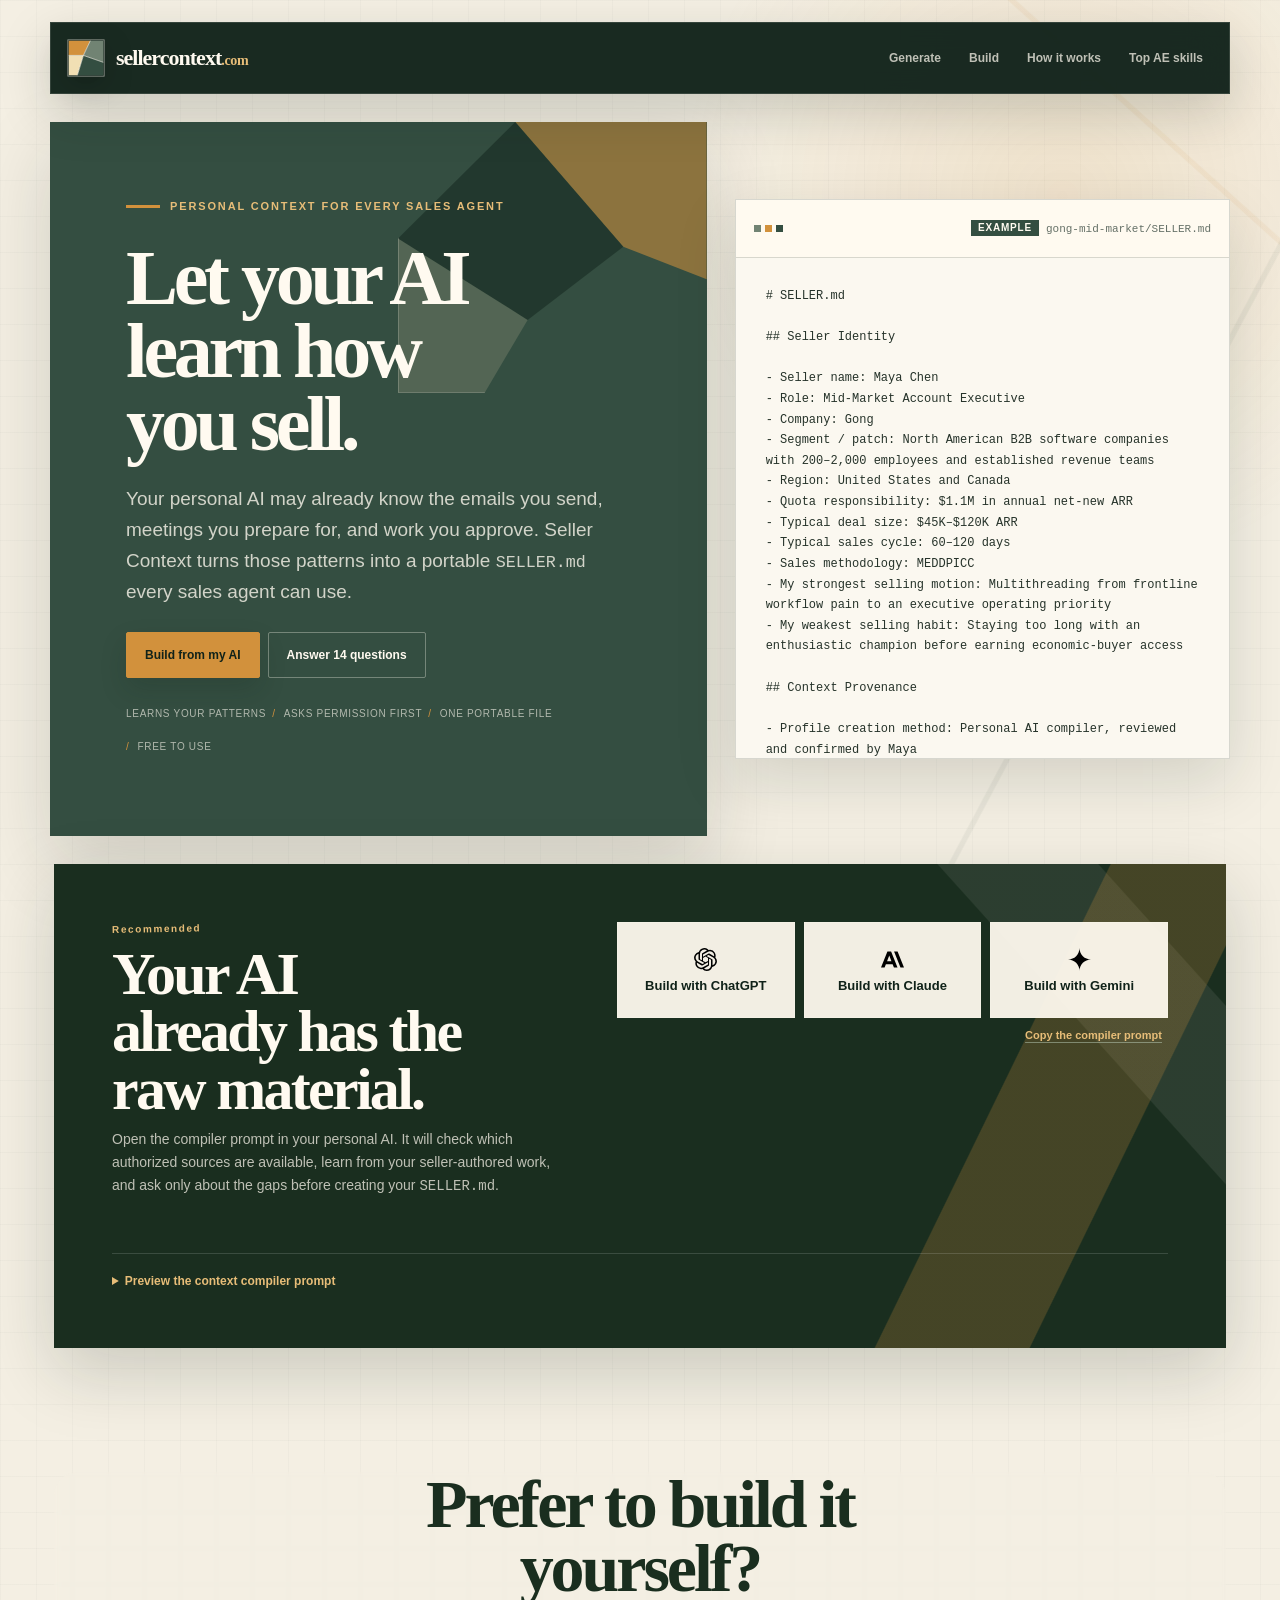
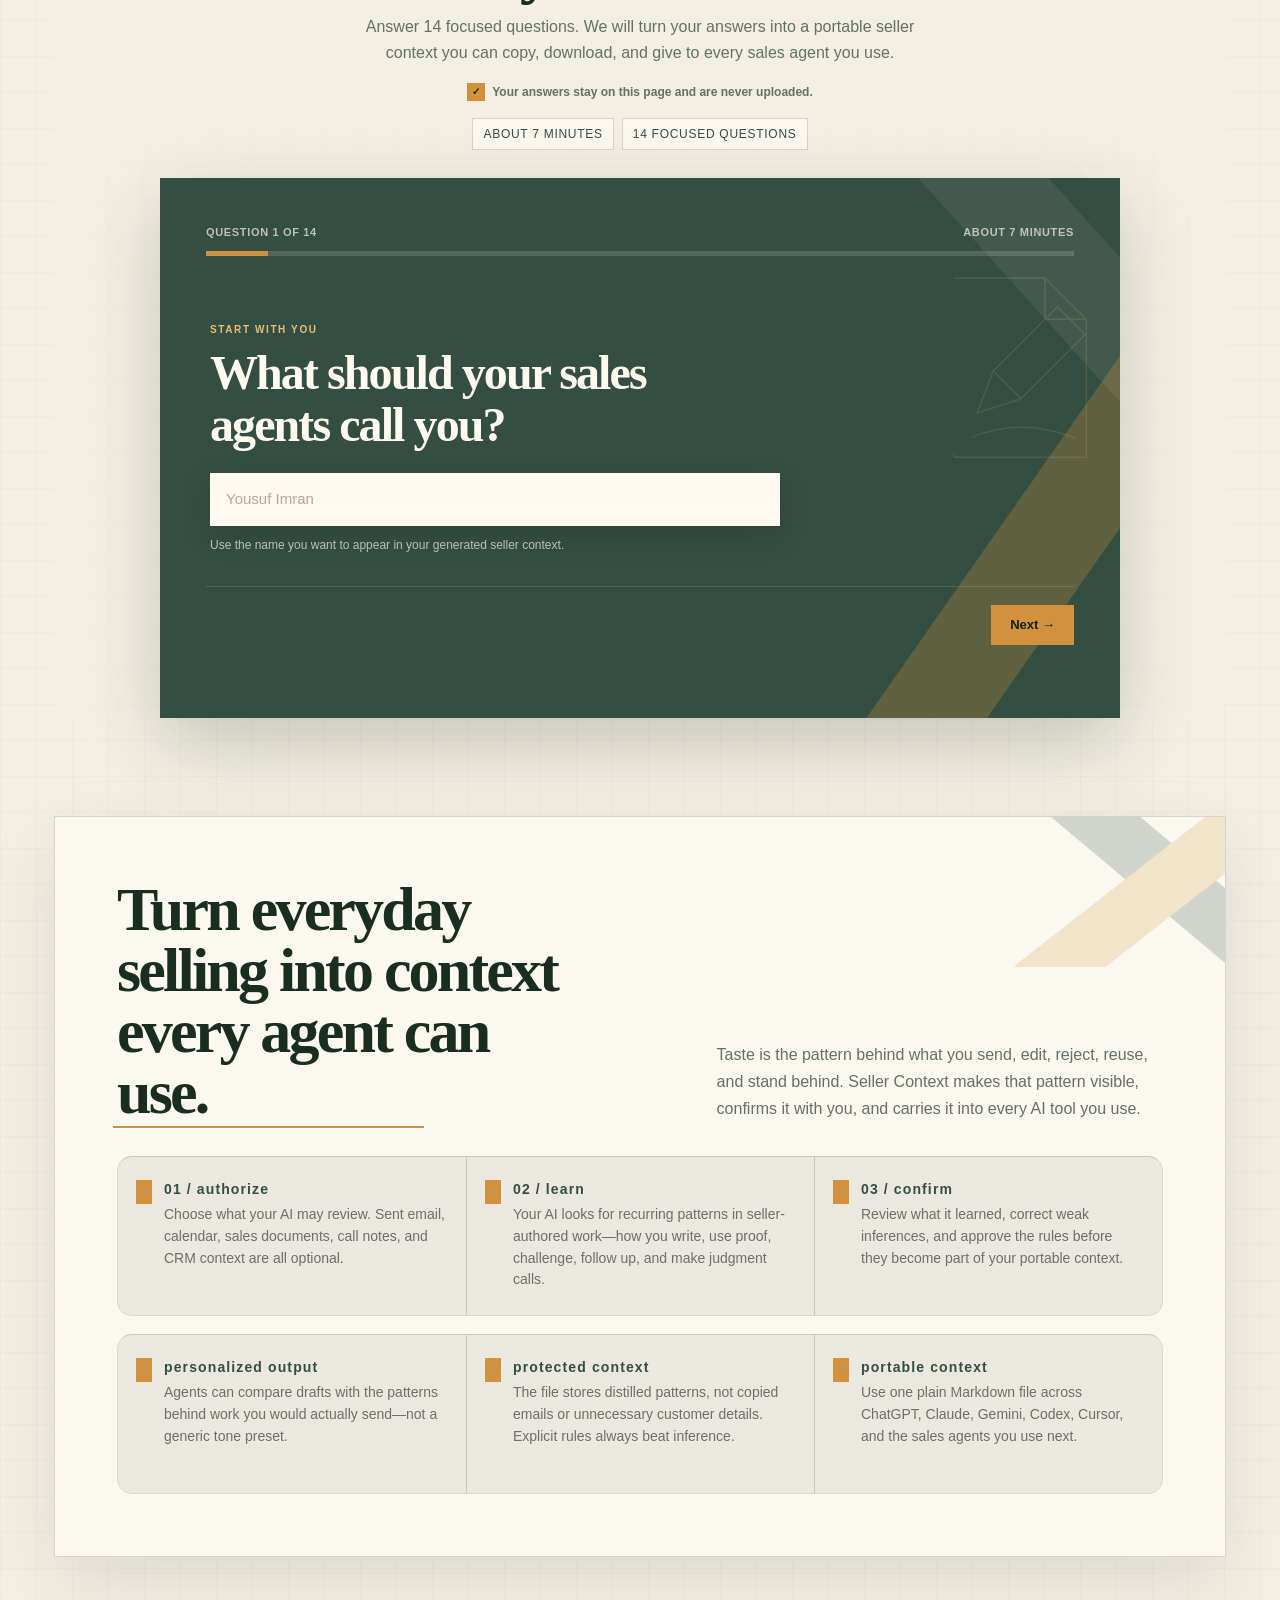
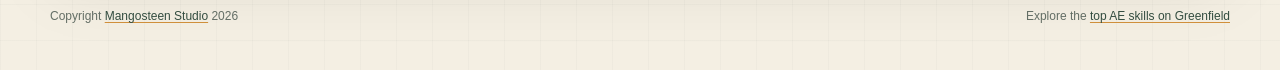
==== index.html @ 3c9643bb "Let personal AI compile seller context" ====
<!doctype html>
<html lang="en">
<head>
  <meta charset="utf-8">
  <meta name="viewport" content="width=device-width, initial-scale=1">
  <meta name="theme-color" content="#1a2e1f">
  <title>Seller Context | Let your AI learn how you sell</title>
  <meta name="description" content="Turn the emails, meetings, documents, and sales work your AI can already access into a portable SELLER.md for every agent you use.">
  <meta name="robots" content="index, follow">
  <link rel="canonical" href="https://sellercontext.com/">
  <link rel="icon" href="data:image/svg+xml,%3Csvg xmlns='http://www.w3.org/2000/svg' viewBox='0 0 64 64'%3E%3Crect width='64' height='64' rx='13' fill='%231a2e1f'/%3E%3Cpath d='M7 7h31L27 28H7z' fill='%23d2913c'/%3E%3Cpath d='M38 7h19v29L27 28z' fill='%236f8872'/%3E%3Cpath d='M7 28h20L18 57H7z' fill='%23f1dfb4'/%3E%3Cpath d='M27 28l30 8v21H18z' fill='%23344e41'/%3E%3Cpath d='M7 28h20L38 7M27 28l30 8M18 57l9-29' fill='none' stroke='%23fffaf0' stroke-width='2'/%3E%3C/svg%3E">
  <meta property="og:title" content="Seller Context | Let your AI learn how you sell">
  <meta property="og:description" content="Your AI may already have the raw material. Seller Context turns it into portable context every sales agent can use.">
  <meta property="og:type" content="website">
  <meta property="og:url" content="https://sellercontext.com/">
  <meta property="og:site_name" content="Seller Context">
  <meta name="twitter:card" content="summary">
  <meta name="twitter:title" content="Seller Context | Let your AI learn how you sell">
  <meta name="twitter:description" content="Turn the patterns behind what you send, edit, reject, and stand behind into context every sales agent can use.">
  <style>
    :root {
      color-scheme: light;
      --bg: #f7f9fc;
      --panel: #ffffff;
      --panel-2: #f1f5fb;
      --ink: #0b1020;
      --muted: #627086;
      --line: #d8e0ec;
      --line-hot: #245cff;
      --green: #245cff;
      --amber: #5d42d8;
      --red: #ff5f67;
      --cyan: #00a7e8;
      --shadow: rgba(36, 92, 255, 0.16);
      --mono: "SFMono-Regular", Consolas, "Liberation Mono", monospace;
      --sans: Inter, "Avenir Next", "Helvetica Neue", Arial, sans-serif;
    }

    * {
      box-sizing: border-box;
    }

    html {
      scroll-behavior: smooth;
    }

    body {
      margin: 0;
      min-height: 100vh;
      background:
        radial-gradient(circle at 12% 0%, rgba(36, 92, 255, 0.10), transparent 30rem),
        radial-gradient(circle at 92% 12%, rgba(0, 167, 232, 0.10), transparent 26rem),
        linear-gradient(rgba(36, 92, 255, 0.035) 1px, transparent 1px),
        linear-gradient(90deg, rgba(36, 92, 255, 0.035) 1px, transparent 1px),
        var(--bg);
      background-size: auto, auto, 32px 32px, 32px 32px, auto;
      color: var(--ink);
      font-family: var(--sans);
      line-height: 1.45;
      overflow-x: hidden;
    }

    body::before {
      content: "";
      position: fixed;
      inset: 0;
      background:
        linear-gradient(120deg, transparent 0 46%, rgba(36, 92, 255, 0.035) 46% 46.2%, transparent 46.2% 100%);
      pointer-events: none;
      opacity: 1;
      z-index: 5;
    }

    a {
      color: inherit;
    }

    .shell {
      width: min(1240px, calc(100vw - 40px));
      margin: 0 auto;
      padding: 24px 0 56px;
      position: relative;
      z-index: 1;
    }

    .nav {
      display: flex;
      justify-content: space-between;
      align-items: center;
      gap: 16px;
      padding: 18px 0 24px;
      border-bottom: 1px solid rgba(11, 16, 32, 0.09);
      font-family: var(--mono);
      font-size: 13px;
      color: var(--muted);
    }

    .brand {
      display: flex;
      align-items: center;
      gap: 10px;
      color: var(--ink);
      letter-spacing: -0.02em;
      text-transform: uppercase;
    }

    .mark {
      width: 30px;
      height: 30px;
      border: 1px solid var(--line-hot);
      display: grid;
      place-items: center;
      background: var(--green);
      color: #ffffff;
      box-shadow: 0 10px 28px var(--shadow);
    }

    .nav-links {
      display: flex;
      align-items: center;
      gap: 18px;
      flex-wrap: wrap;
    }

    .nav-links a {
      color: var(--muted);
      text-decoration: none;
    }

    .nav-links a:hover {
      color: var(--green);
    }

    .hero {
      display: grid;
      grid-template-columns: minmax(0, 0.9fr) minmax(420px, 1.1fr);
      gap: 24px;
      align-items: stretch;
      padding: 64px 0 30px;
    }

    .hero-copy,
    .terminal,
    .module {
      border: 1px solid var(--line);
      background: rgba(255, 255, 255, 0.92);
      box-shadow: 0 1px 0 rgba(255, 255, 255, 0.9) inset, 0 24px 70px rgba(31, 48, 84, 0.10);
      backdrop-filter: blur(16px);
    }

    .hero-copy {
      padding: clamp(24px, 4vw, 42px);
      position: relative;
      overflow: hidden;
      border-top: 3px solid var(--green);
    }

    .hero-copy::after {
      content: "SELLER.MD";
      position: absolute;
      right: -10px;
      bottom: -18px;
      font-family: var(--mono);
      font-size: clamp(48px, 10vw, 118px);
      font-weight: 700;
      color: rgba(36, 92, 255, 0.045);
      letter-spacing: -0.08em;
      pointer-events: none;
    }

    .eyebrow {
      display: inline-flex;
      align-items: center;
      gap: 10px;
      margin-bottom: 24px;
      color: var(--green);
      font-family: var(--mono);
      font-size: 12px;
      text-transform: uppercase;
      letter-spacing: 0.14em;
      font-weight: 700;
    }

    .eyebrow::before {
      content: "";
      width: 28px;
      height: 1px;
      background: var(--green);
    }

    h1 {
      margin: 0 0 18px;
      max-width: 11ch;
      font-size: clamp(46px, 8vw, 88px);
      line-height: 0.9;
      letter-spacing: -0.065em;
      font-weight: 760;
      text-wrap: balance;
    }

    .hero-copy p {
      margin: 0;
      max-width: 58ch;
      color: var(--muted);
      font-size: clamp(17px, 2vw, 20px);
    }

    .cta-row {
      display: flex;
      flex-wrap: wrap;
      gap: 12px;
      align-items: center;
      margin-top: 28px;
      position: relative;
      z-index: 1;
    }

    .button {
      appearance: none;
      border: 1px solid var(--line-hot);
      background: var(--green);
      color: #ffffff;
      cursor: pointer;
      display: inline-flex;
      justify-content: center;
      align-items: center;
      gap: 8px;
      min-height: 44px;
      padding: 0 18px;
      font-family: var(--mono);
      font-size: 13px;
      font-weight: 700;
      text-decoration: none;
      border-radius: 3px;
      box-shadow: 0 10px 28px var(--shadow);
      transition: transform 160ms ease, box-shadow 160ms ease, background 160ms ease;
    }

    .button.secondary {
      background: #ffffff;
      color: var(--green);
      box-shadow: 0 8px 20px rgba(31, 48, 84, 0.06);
    }

    .button:hover {
      transform: translateY(-1px);
      box-shadow: 0 14px 34px var(--shadow);
    }

    .badge-strip {
      display: flex;
      flex-wrap: wrap;
      gap: 8px;
      margin-top: 24px;
      font-family: var(--mono);
      font-size: 11px;
      color: var(--muted);
    }

    .badge-strip span {
      border: 1px solid var(--line);
      background: rgba(255, 255, 255, 0.72);
      padding: 7px 9px;
    }

    .terminal {
      min-height: 460px;
      overflow: hidden;
      display: flex;
      flex-direction: column;
      border-top: 3px solid var(--cyan);
    }

    .terminal-bar {
      display: flex;
      justify-content: space-between;
      align-items: center;
      gap: 16px;
      border-bottom: 1px solid var(--line);
      padding: 12px 14px;
      background: var(--panel-2);
      color: var(--muted);
      font-family: var(--mono);
      font-size: 12px;
    }

    .lights {
      display: flex;
      gap: 6px;
      align-items: center;
    }

    .lights span {
      width: 9px;
      height: 9px;
      border-radius: 999px;
      background: #b8c4d4;
    }

    .lights span:nth-child(1) {
      background: var(--red);
    }

    .lights span:nth-child(2) {
      background: var(--amber);
    }

    .lights span:nth-child(3) {
      background: var(--cyan);
    }

    .preview {
      margin: 0;
      padding: 24px;
      overflow: auto;
      white-space: pre-wrap;
      word-break: break-word;
      font-family: var(--mono);
      font-size: 12.5px;
      line-height: 1.72;
      color: #1a2a46;
      flex: 1;
      max-height: 620px;
    }

    .blink {
      display: inline-block;
      width: 8px;
      height: 16px;
      margin-left: 2px;
      background: var(--green);
      animation: blink 1.05s steps(2, jump-none) infinite;
      vertical-align: -2px;
    }

    @keyframes blink {
      50% {
        opacity: 0;
      }
    }

    .grid {
      display: grid;
      grid-template-columns: minmax(0, 0.95fr) minmax(420px, 1.05fr);
      gap: 24px;
      align-items: start;
      margin-top: 24px;
    }

    .module {
      padding: clamp(22px, 3vw, 32px);
    }

    .module h2,
    .module h3 {
      margin: 0 0 12px;
      letter-spacing: -0.04em;
    }

    .module h2 {
      font-size: clamp(28px, 4vw, 42px);
      line-height: 1;
    }

    .module h3 {
      font-size: 21px;
    }

    .module p {
      margin: 0 0 16px;
      color: var(--muted);
    }

    .form {
      display: grid;
      gap: 14px;
    }

    .field {
      display: grid;
      gap: 7px;
    }

    label {
      color: #31435f;
      font-family: var(--mono);
      font-size: 11px;
      letter-spacing: 0.08em;
      text-transform: uppercase;
      font-weight: 700;
    }

    input,
    textarea {
      width: 100%;
      border: 1px solid var(--line);
      background: #fbfcff;
      color: var(--ink);
      padding: 12px 12px;
      font: 14px/1.45 var(--sans);
      outline: none;
      border-radius: 3px;
      transition: border-color 160ms ease, box-shadow 160ms ease, background 160ms ease;
    }

    textarea {
      min-height: 88px;
      resize: vertical;
    }

    input:focus,
    textarea:focus {
      border-color: var(--line-hot);
      background: #ffffff;
      box-shadow: 0 0 0 3px rgba(36, 92, 255, 0.10);
    }

    .split-fields {
      display: grid;
      grid-template-columns: repeat(2, minmax(0, 1fr));
      gap: 14px;
    }

    .helper {
      color: var(--muted);
      font-family: var(--mono);
      font-size: 11px;
    }

    .steps {
      display: grid;
      grid-template-columns: repeat(3, minmax(0, 1fr));
      gap: 1px;
      margin-top: 28px;
      border: 1px solid var(--line);
      background: var(--line);
    }

    .step {
      background: #ffffff;
      padding: 20px;
    }

    .step strong {
      display: block;
      margin-bottom: 8px;
      color: var(--green);
      font-family: var(--mono);
      font-size: 12px;
      text-transform: uppercase;
      letter-spacing: 0.08em;
    }

    .step p {
      margin: 0;
      color: var(--muted);
      font-size: 15px;
    }

    .footer {
      display: flex;
      justify-content: space-between;
      gap: 18px;
      flex-wrap: wrap;
      padding-top: 30px;
      color: var(--muted);
      font-family: var(--mono);
      font-size: 12px;
      border-top: 1px solid var(--line);
    }

    .footer a {
      color: var(--green);
      text-decoration: none;
    }

    .toast {
      position: fixed;
      right: 18px;
      bottom: 18px;
      border: 1px solid var(--line-hot);
      background: #0d1830;
      color: #ffffff;
      padding: 12px 14px;
      font-family: var(--mono);
      font-size: 12px;
      opacity: 0;
      transform: translateY(8px);
      transition: 160ms ease;
      pointer-events: none;
      z-index: 10;
      box-shadow: 0 16px 42px rgba(11, 16, 32, 0.22);
    }

    ::selection {
      background: rgba(36, 92, 255, 0.18);
      color: var(--ink);
    }

    :focus-visible {
      outline: 2px solid var(--cyan);
      outline-offset: 3px;
    }

    .toast.show {
      opacity: 1;
      transform: translateY(0);
    }

    @media (max-width: 900px) {
      .hero,
      .grid {
        grid-template-columns: 1fr;
      }

      .terminal {
        min-height: 360px;
      }

      .steps,
      .split-fields {
        grid-template-columns: 1fr;
      }
    }

    @media (max-width: 560px) {
      .shell {
        width: min(100% - 20px, 1180px);
        padding-top: 14px;
      }

      .nav {
        align-items: flex-start;
        flex-direction: column;
      }

      .hero {
        padding-top: 26px;
      }

      .hero-copy,
      .module {
        padding: 18px;
      }

      .preview {
        padding: 18px;
        font-size: 11.5px;
      }
    }
  </style>
  <style>
    /* Notion-inspired edition: quiet workspace chrome, document-first hierarchy. */
    :root {
      --bg: #ffffff;
      --panel: #ffffff;
      --panel-2: #f7f7f5;
      --ink: #37352f;
      --muted: #787774;
      --line: rgba(55, 53, 47, 0.16);
      --line-hot: #37352f;
      --green: #2f6fda;
      --amber: #d9730d;
      --red: #e03e3e;
      --cyan: #0b6e99;
      --shadow: rgba(15, 15, 15, 0.08);
      --mono: "SFMono-Regular", Consolas, "Liberation Mono", monospace;
      --sans: ui-sans-serif, -apple-system, BlinkMacSystemFont, "Segoe UI", Helvetica, Arial, sans-serif;
    }

    body {
      background: var(--bg);
      color: var(--ink);
      font-family: var(--sans);
      line-height: 1.5;
    }

    body::before {
      display: none;
    }

    .notion-sidebar {
      position: fixed;
      inset: 0 auto 0 0;
      z-index: 4;
      width: 244px;
      display: flex;
      flex-direction: column;
      padding: 10px 8px 14px;
      background: #f7f7f5;
      border-right: 1px solid rgba(55, 53, 47, 0.08);
      color: #5f5e5b;
      font-size: 14px;
    }

    .workspace-name {
      display: flex;
      align-items: center;
      gap: 9px;
      min-height: 38px;
      padding: 4px 7px;
      color: var(--ink);
      font-size: 14px;
      font-weight: 600;
    }

    .workspace-icon {
      width: 24px;
      height: 24px;
      display: grid;
      place-items: center;
      border-radius: 5px;
      background: #ffffff;
      border: 1px solid rgba(55, 53, 47, 0.12);
      box-shadow: 0 1px 2px rgba(15, 15, 15, 0.08);
      color: var(--ink);
      font-family: Georgia, serif;
      font-weight: 700;
    }

    .sidebar-search {
      margin: 7px 2px 15px;
      padding: 7px 9px;
      border-radius: 5px;
      background: rgba(55, 53, 47, 0.05);
      color: #8a8986;
      font-size: 13px;
    }

    .sidebar-label {
      padding: 8px 9px 5px;
      color: #9b9a97;
      font-size: 11px;
      font-weight: 600;
      letter-spacing: 0.02em;
      text-transform: uppercase;
    }

    .sidebar-link {
      display: flex;
      align-items: center;
      gap: 8px;
      min-height: 30px;
      padding: 4px 9px;
      border-radius: 5px;
      color: #65635f;
      text-decoration: none;
    }

    .sidebar-link:hover,
    .sidebar-link.active {
      background: rgba(55, 53, 47, 0.08);
      color: var(--ink);
    }

    .sidebar-footer {
      margin-top: auto;
      padding: 12px 9px 0;
      border-top: 1px solid rgba(55, 53, 47, 0.08);
      color: #9b9a97;
      font-size: 12px;
      line-height: 1.45;
    }

    .shell {
      width: min(1120px, calc(100vw - 308px));
      margin: 0 36px 0 280px;
      padding: 0 0 72px;
    }

    .nav {
      position: sticky;
      top: 0;
      z-index: 3;
      min-height: 46px;
      padding: 8px 2px;
      background: rgba(255, 255, 255, 0.94);
      border-bottom: 1px solid rgba(55, 53, 47, 0.08);
      backdrop-filter: blur(14px);
      font-family: var(--sans);
      font-size: 13px;
    }

    .brand {
      gap: 7px;
      color: #787774;
      text-transform: none;
      letter-spacing: 0;
    }

    .brand::before {
      content: "Private /";
      color: #a09f9c;
    }

    .mark {
      width: 22px;
      height: 22px;
      border: 0;
      border-radius: 4px;
      background: #f1f1ef;
      box-shadow: none;
      color: var(--ink);
      font-family: Georgia, serif;
      font-size: 12px;
    }

    .nav-links {
      gap: 5px;
    }

    .nav-links a {
      padding: 5px 8px;
      border-radius: 5px;
      color: #6f6e69;
    }

    .nav-links a:hover {
      background: #f1f1ef;
      color: var(--ink);
    }

    .hero {
      grid-template-columns: minmax(0, 0.92fr) minmax(390px, 1.08fr);
      gap: 38px;
      align-items: start;
      padding: 70px 4px 54px;
      border-bottom: 1px solid rgba(55, 53, 47, 0.09);
    }

    .hero-copy,
    .terminal,
    .module {
      border: 0;
      background: transparent;
      box-shadow: none;
      backdrop-filter: none;
    }

    .hero-copy {
      padding: 0;
      overflow: visible;
      border-top: 0;
    }

    .hero-copy::after {
      display: none;
    }

    .page-icon {
      display: block;
      margin-bottom: 22px;
      font-size: 68px;
      line-height: 1;
      filter: saturate(0.8);
    }

    .eyebrow {
      display: block;
      margin-bottom: 13px;
      color: #9b9a97;
      font-family: var(--sans);
      font-size: 12px;
      font-weight: 600;
      letter-spacing: 0.02em;
      text-transform: uppercase;
    }

    .eyebrow::before {
      display: none;
    }

    h1 {
      max-width: 10ch;
      margin-bottom: 18px;
      color: #2f2e2a;
      font-family: Georgia, "Times New Roman", serif;
      font-size: clamp(47px, 6.6vw, 78px);
      font-weight: 600;
      line-height: 0.98;
      letter-spacing: -0.055em;
    }

    .hero-copy p {
      color: #65635f;
      font-size: 17px;
      line-height: 1.65;
    }

    .cta-row {
      gap: 8px;
      margin-top: 24px;
    }

    .button {
      min-height: 36px;
      padding: 0 13px;
      border: 1px solid #37352f;
      border-radius: 5px;
      background: #37352f;
      box-shadow: 0 1px 2px rgba(15, 15, 15, 0.1);
      color: #ffffff;
      font-family: var(--sans);
      font-size: 13px;
      font-weight: 600;
      transition: background 120ms ease, transform 120ms ease;
    }

    .button.secondary {
      border-color: rgba(55, 53, 47, 0.18);
      background: #ffffff;
      box-shadow: 0 1px 2px rgba(15, 15, 15, 0.05);
      color: var(--ink);
    }

    .button:hover {
      transform: none;
      background: #2f2e2a;
      box-shadow: 0 1px 2px rgba(15, 15, 15, 0.12);
    }

    .button.secondary:hover {
      background: #f7f7f5;
    }

    .badge-strip {
      gap: 6px;
      margin-top: 22px;
      font-family: var(--sans);
      color: #6f6e69;
    }

    .badge-strip span {
      padding: 3px 7px;
      border: 0;
      border-radius: 3px;
      background: #f1f1ef;
    }

    .badge-strip span:nth-child(1) { background: #e7f3f8; color: #245c73; }
    .badge-strip span:nth-child(2) { background: #f3eeee; color: #7b4e4e; }
    .badge-strip span:nth-child(3) { background: #edf3ec; color: #466747; }
    .badge-strip span:nth-child(4) { background: #fbecdd; color: #8a5a28; }

    .terminal {
      min-height: 500px;
      overflow: hidden;
      border: 1px solid rgba(55, 53, 47, 0.14);
      border-radius: 5px;
      background: #f7f7f5;
    }

    .terminal-bar {
      padding: 10px 13px;
      border-bottom-color: rgba(55, 53, 47, 0.1);
      background: #f1f1ef;
      color: #787774;
      font-size: 11px;
    }

    .lights {
      gap: 4px;
    }

    .lights span {
      width: 7px;
      height: 7px;
      background: #c7c6c3;
    }

    .lights span:nth-child(1),
    .lights span:nth-child(2),
    .lights span:nth-child(3) {
      background: #c7c6c3;
    }

    .preview {
      padding: 24px 26px;
      color: #4b4a46;
      font-size: 12px;
      line-height: 1.75;
    }

    .grid {
      grid-template-columns: minmax(0, 760px);
      justify-content: center;
      margin-top: 0;
      padding: 62px 4px 26px;
    }

    .module {
      padding: 0;
    }

    .module h2 {
      margin-bottom: 13px;
      color: #2f2e2a;
      font-family: Georgia, "Times New Roman", serif;
      font-size: clamp(31px, 3.5vw, 44px);
      font-weight: 600;
      line-height: 1.08;
      letter-spacing: -0.045em;
    }

    .module p {
      color: #6f6e69;
      line-height: 1.65;
    }

    .form {
      gap: 0;
      margin-top: 30px;
      border-top: 1px solid rgba(55, 53, 47, 0.11);
    }

    .field {
      gap: 6px;
      padding: 13px 0;
      border-bottom: 1px solid rgba(55, 53, 47, 0.09);
    }

    label {
      color: #787774;
      font-family: var(--sans);
      font-size: 11px;
      font-weight: 600;
      letter-spacing: 0.035em;
      text-transform: uppercase;
    }

    input,
    textarea {
      padding: 9px 10px;
      border: 1px solid transparent;
      border-radius: 4px;
      background: transparent;
      color: var(--ink);
      font: 14px/1.5 var(--sans);
    }

    input:hover,
    textarea:hover {
      background: #f7f7f5;
    }

    input:focus,
    textarea:focus {
      border-color: rgba(47, 111, 218, 0.45);
      background: #ffffff;
      box-shadow: 0 0 0 2px rgba(47, 111, 218, 0.12);
    }

    input::placeholder,
    textarea::placeholder {
      color: #aaa9a5;
    }

    textarea {
      min-height: 84px;
    }

    .helper {
      padding: 11px 13px;
      border-radius: 4px;
      background: #f1f1ef;
      color: #787774;
      font-family: var(--sans);
      font-size: 12px;
    }

    .steps {
      grid-template-columns: 1fr;
      gap: 0;
      margin-top: 28px;
      border: 0;
      border-top: 1px solid rgba(55, 53, 47, 0.12);
      background: transparent;
    }

    .how-section {
      margin: 44px 4px 10px;
      padding: 62px 0 54px;
      border-top: 1px solid rgba(55, 53, 47, 0.1);
      border-bottom: 1px solid rgba(55, 53, 47, 0.1);
    }

    .how-section-head {
      display: grid;
      grid-template-columns: minmax(0, 0.8fr) minmax(320px, 1.2fr);
      gap: 54px;
      align-items: end;
      margin-bottom: 34px;
    }

    .how-section h2 {
      max-width: 14ch;
      margin: 0;
      color: #2f2e2a;
      font-family: Georgia, "Times New Roman", serif;
      font-size: clamp(34px, 4.6vw, 55px);
      font-weight: 600;
      line-height: 1.04;
      letter-spacing: -0.05em;
    }

    .how-section-head p {
      margin: 0;
      color: #6f6e69;
      font-size: 16px;
      line-height: 1.7;
    }

    .how-section .steps {
      grid-template-columns: repeat(3, minmax(0, 1fr));
      border: 1px solid rgba(55, 53, 47, 0.11);
      border-radius: 5px;
      background: rgba(55, 53, 47, 0.08);
      overflow: hidden;
    }

    .how-section .step {
      min-height: 158px;
      padding: 22px 20px 22px 46px;
      border: 0;
      background: #ffffff;
    }

    .how-section .step + .step {
      border-left: 1px solid rgba(55, 53, 47, 0.1);
    }

    .how-section .step::before {
      top: 23px;
      left: 18px;
    }

    .step {
      position: relative;
      padding: 16px 8px 16px 38px;
      border-bottom: 1px solid rgba(55, 53, 47, 0.09);
      background: transparent;
    }

    .step::before {
      content: "→";
      position: absolute;
      top: 17px;
      left: 9px;
      color: #9b9a97;
    }

    .step strong {
      margin-bottom: 4px;
      color: #37352f;
      font-family: var(--sans);
      font-size: 11px;
      letter-spacing: 0.04em;
    }

    .step p {
      color: #6f6e69;
      font-size: 14px;
      line-height: 1.55;
    }

    .footer {
      margin-top: 22px;
      padding: 25px 4px 0;
      border-top-color: rgba(55, 53, 47, 0.1);
      color: #9b9a97;
      font-family: var(--sans);
      font-size: 12px;
    }

    .footer a {
      color: #6f6e69;
      text-decoration: underline;
      text-decoration-color: rgba(55, 53, 47, 0.3);
      text-underline-offset: 2px;
    }

    .toast {
      right: 20px;
      bottom: 20px;
      border: 0;
      border-radius: 5px;
      background: #37352f;
      box-shadow: 0 5px 20px rgba(15, 15, 15, 0.18);
      font-family: var(--sans);
    }

    .ai-launcher {
      display: grid;
      grid-template-columns: minmax(0, 1fr) minmax(300px, 0.72fr);
      gap: 46px;
      margin: 42px 4px 0;
      padding: 30px 32px;
      border: 1px solid rgba(55, 53, 47, 0.12);
      border-radius: 6px;
      background: #f7f7f5;
    }

    .ai-launcher .eyebrow {
      margin-bottom: 9px;
    }

    .ai-launcher h2 {
      margin: 0 0 10px;
      color: #2f2e2a;
      font-family: Georgia, "Times New Roman", serif;
      font-size: clamp(27px, 3vw, 38px);
      font-weight: 600;
      line-height: 1.08;
      letter-spacing: -0.035em;
    }

    .ai-launcher p {
      max-width: 58ch;
      margin: 0;
      color: #6f6e69;
      font-size: 14px;
      line-height: 1.65;
    }

    .ai-actions {
      display: grid;
      gap: 8px;
      align-content: start;
    }

    .ai-button {
      display: grid;
      grid-template-columns: 26px 1fr auto;
      align-items: center;
      gap: 10px;
      min-height: 44px;
      padding: 6px 10px;
      border: 1px solid rgba(55, 53, 47, 0.14);
      border-radius: 5px;
      background: #ffffff;
      color: var(--ink);
      font: 600 13px/1 var(--sans);
      text-align: left;
      text-decoration: none;
      cursor: pointer;
      box-shadow: 0 1px 2px rgba(15, 15, 15, 0.04);
      transition: background 120ms ease, border-color 120ms ease;
    }

    .ai-button:hover {
      border-color: rgba(55, 53, 47, 0.24);
      background: #fbfbfa;
    }

    .ai-icon {
      width: 26px;
      height: 26px;
      display: grid;
      place-items: center;
      border-radius: 5px;
      background: #f1f1ef;
      color: #5f5e5b;
      font-size: 11px;
      font-weight: 700;
    }

    .ai-button[data-ai="ChatGPT"] .ai-icon { background: #e8f3ef; color: #216e5b; }
    .ai-button[data-ai="Claude"] .ai-icon { background: #f5eee8; color: #9a5b3e; }
    .ai-button[data-ai="Gemini"] .ai-icon { background: #ebeefe; color: #5366b4; }

    .ai-arrow {
      color: #9b9a97;
      font-size: 14px;
      font-weight: 400;
    }

    .ai-button.copy-only {
      grid-template-columns: 26px 1fr;
      margin-top: 3px;
      border-style: dashed;
      background: transparent;
      color: #6f6e69;
    }

    .prompt-details {
      grid-column: 1 / -1;
      padding-top: 18px;
      border-top: 1px solid rgba(55, 53, 47, 0.1);
    }

    .prompt-details summary {
      width: max-content;
      color: #6f6e69;
      font-size: 12px;
      font-weight: 600;
      cursor: pointer;
      user-select: none;
    }

    .prompt-details pre {
      max-height: 320px;
      margin: 14px 0 0;
      padding: 18px;
      overflow: auto;
      white-space: pre-wrap;
      border: 1px solid rgba(55, 53, 47, 0.1);
      border-radius: 4px;
      background: #ffffff;
      color: #4b4a46;
      font: 11.5px/1.65 var(--mono);
    }

    ::selection {
      background: rgba(47, 111, 218, 0.18);
    }

    :focus-visible {
      outline-color: #2f6fda;
    }

    @media (max-width: 1040px) {
      .notion-sidebar {
        display: none;
      }

      .shell {
        width: min(100% - 44px, 1020px);
        margin: 0 auto;
      }
    }

    @media (max-width: 820px) {
      .hero,
      .grid,
      .ai-launcher,
      .how-section-head {
        grid-template-columns: 1fr;
      }

      .hero {
        gap: 28px;
        padding-top: 42px;
      }

      .grid {
        gap: 54px;
      }

      .ai-launcher {
        gap: 24px;
      }

      .how-section-head {
        gap: 18px;
      }

      .how-section .steps {
        grid-template-columns: 1fr;
      }

      .how-section .step {
        min-height: 0;
      }

      .how-section .step + .step {
        border-top: 1px solid rgba(55, 53, 47, 0.1);
        border-left: 0;
      }

      .terminal {
        min-height: 390px;
      }
    }

    @media (max-width: 560px) {
      .shell {
        width: min(100% - 24px, 1020px);
        padding-top: 0;
      }

      .nav {
        align-items: center;
        flex-direction: row;
      }

      .nav-links a:not(:first-child) {
        display: none;
      }

      .hero {
        padding-top: 34px;
      }

      .ai-launcher {
        margin-right: 0;
        margin-left: 0;
        padding: 22px 18px;
      }

      .page-icon {
        font-size: 54px;
      }

      .hero-copy,
      .module {
        padding: 0;
      }

      .preview {
        padding: 18px;
      }

      .split-fields {
        grid-template-columns: 1fr;
        gap: 0;
      }
    }

    @media (prefers-reduced-motion: reduce) {
      html { scroll-behavior: auto; }
      *, *::before, *::after { animation-duration: 0.01ms !important; animation-iteration-count: 1 !important; }
    }
  </style>
  <style>
    /* Warm paper edition: simpler composition, soft yellow light, handwritten accents. */
    :root {
      --bg: #fff8d9;
      --panel: #fffdf4;
      --panel-2: #f7edc7;
      --ink: #3e392c;
      --muted: #766e58;
      --line: #ded2a7;
      --line-hot: #594d2e;
      --green: #ab7720;
      --amber: #d29a2e;
      --red: #b85b42;
      --cyan: #657f73;
      --shadow: rgba(91, 72, 28, 0.11);
      --script: "Bradley Hand", "Segoe Print", "Comic Sans MS", cursive;
    }

    body {
      background:
        radial-gradient(circle at 15% 4%, rgba(255, 255, 255, 0.86), transparent 30rem),
        radial-gradient(circle at 88% 20%, rgba(242, 201, 92, 0.17), transparent 26rem),
        #fff8d9;
      color: var(--ink);
    }

    .notion-sidebar {
      display: none;
    }

    .shell {
      width: min(1080px, calc(100vw - 40px));
      margin: 0 auto;
      padding: 18px 0 62px;
    }

    .nav {
      top: 12px;
      min-height: 52px;
      padding: 7px 10px 7px 8px;
      border: 1px solid rgba(89, 77, 46, 0.13);
      border-radius: 14px;
      background: rgba(255, 253, 244, 0.87);
      box-shadow: 0 8px 30px rgba(91, 72, 28, 0.06);
    }

    .brand {
      color: var(--ink);
      font-weight: 650;
    }

    .brand::before {
      display: none;
    }

    .mark {
      width: 31px;
      height: 31px;
      border-radius: 9px;
      background: #f3df91;
      color: #59451b;
      font-size: 14px;
    }

    .nav-links a {
      padding: 7px 10px;
      border-radius: 9px;
      color: #6d644e;
    }

    .nav-links a:hover {
      background: #f4e8b8;
      color: #453e2f;
    }

    .hero {
      grid-template-columns: minmax(0, 0.92fr) minmax(390px, 1.08fr);
      gap: 44px;
      padding: 76px 10px 58px;
      border-bottom: 0;
    }

    .page-icon {
      width: 66px;
      height: 66px;
      display: grid;
      place-items: center;
      margin-bottom: 20px;
      border: 1px solid rgba(89, 77, 46, 0.11);
      border-radius: 18px;
      background: #f4e39e;
      box-shadow: 0 8px 22px rgba(91, 72, 28, 0.08);
      color: #5f4a1f;
      font-family: var(--script);
      font-size: 38px;
      transform: rotate(-2deg);
    }

    .eyebrow {
      color: #8d6e28;
      font-family: var(--script);
      font-size: 16px;
      font-weight: 600;
      letter-spacing: 0;
      text-transform: none;
      transform: rotate(-1deg);
      transform-origin: left center;
    }

    h1 {
      position: relative;
      max-width: 11ch;
      color: #373225;
      font-size: clamp(50px, 7vw, 79px);
      line-height: 0.96;
    }

    h1::after {
      content: "better context → better agents";
      display: block;
      width: max-content;
      max-width: 100%;
      margin-top: 17px;
      color: #a27420;
      font-family: var(--script);
      font-size: clamp(15px, 1.8vw, 21px);
      font-weight: 500;
      line-height: 1.2;
      letter-spacing: 0;
      transform: rotate(-1.5deg);
    }

    .hero-copy p {
      color: #6e6652;
      font-size: 17px;
    }

    .button {
      min-height: 40px;
      padding: 0 16px;
      border-color: #53472c;
      border-radius: 999px;
      background: #53472c;
      box-shadow: 0 5px 14px rgba(76, 61, 27, 0.12);
    }

    .button:hover {
      background: #443a24;
    }

    .button.secondary {
      border-color: rgba(89, 77, 46, 0.2);
      background: rgba(255, 253, 244, 0.72);
      color: #514933;
    }

    .button.secondary:hover {
      background: #fffdf4;
    }

    .badge-strip span,
    .badge-strip span:nth-child(1),
    .badge-strip span:nth-child(2),
    .badge-strip span:nth-child(3),
    .badge-strip span:nth-child(4) {
      padding: 5px 9px;
      border: 1px solid rgba(89, 77, 46, 0.09);
      border-radius: 999px;
      background: rgba(255, 253, 244, 0.65);
      color: #766d55;
    }

    .terminal {
      min-height: 480px;
      border-color: rgba(89, 77, 46, 0.15);
      border-radius: 20px;
      background: rgba(255, 253, 244, 0.76);
      box-shadow: 0 24px 60px rgba(91, 72, 28, 0.09);
      transform: rotate(0.4deg);
    }

    .terminal-bar {
      padding: 13px 16px;
      background: rgba(244, 232, 184, 0.72);
      border-bottom-color: rgba(89, 77, 46, 0.1);
    }

    .example-label {
      display: inline-block;
      margin-right: 7px;
      padding: 3px 7px;
      border: 1px solid rgba(89, 77, 46, 0.12);
      border-radius: 999px;
      background: rgba(255, 253, 244, 0.76);
      color: #8a681f;
      font: 600 10px/1 var(--sans);
      letter-spacing: 0.04em;
      text-transform: uppercase;
      vertical-align: 1px;
    }

    .preview {
      color: #514b3b;
    }

    .ai-launcher {
      grid-template-columns: minmax(0, 1fr) minmax(290px, 0.68fr);
      margin: 10px 4px 0;
      padding: 34px;
      border-color: rgba(89, 77, 46, 0.13);
      border-radius: 22px;
      background: rgba(247, 231, 166, 0.66);
      box-shadow: 0 18px 48px rgba(91, 72, 28, 0.06);
    }

    .ai-launcher h2,
    .module h2,
    .how-section h2 {
      color: #373225;
    }

    .ai-button {
      min-height: 46px;
      border-color: rgba(89, 77, 46, 0.13);
      border-radius: 12px;
      background: rgba(255, 253, 244, 0.89);
      box-shadow: 0 3px 10px rgba(91, 72, 28, 0.04);
    }

    .ai-button:hover {
      border-color: rgba(89, 77, 46, 0.22);
      background: #fffdf4;
    }

    .ai-icon,
    .ai-button[data-ai="ChatGPT"] .ai-icon,
    .ai-button[data-ai="Claude"] .ai-icon,
    .ai-button[data-ai="Gemini"] .ai-icon {
      border-radius: 8px;
      background: #f2e3aa;
      color: #70551e;
    }

    .prompt-details pre {
      border-radius: 12px;
      background: #fffdf4;
    }

    .grid {
      padding-top: 52px;
    }

    .module {
      padding: 38px;
      border: 1px solid rgba(89, 77, 46, 0.12);
      border-radius: 24px;
      background: rgba(255, 253, 244, 0.74);
      box-shadow: 0 20px 52px rgba(91, 72, 28, 0.065);
    }

    .field {
      border-bottom-color: rgba(89, 77, 46, 0.09);
    }

    label {
      color: #817454;
    }

    input,
    textarea {
      border-radius: 11px;
    }

    input:hover,
    textarea:hover {
      background: #fffaf0;
    }

    input:focus,
    textarea:focus {
      border-color: rgba(170, 119, 32, 0.48);
      background: #fffefa;
      box-shadow: 0 0 0 3px rgba(210, 154, 46, 0.12);
    }

    .helper {
      border-radius: 12px;
      background: #f7ebbd;
    }

    .helper::before {
      content: "note — ";
      color: #9a7225;
      font-family: var(--script);
      font-size: 15px;
    }

    .how-section {
      margin-top: 52px;
      padding: 52px 42px 44px;
      border: 1px solid rgba(89, 77, 46, 0.11);
      border-radius: 24px;
      background: rgba(244, 226, 151, 0.6);
    }

    .how-section .steps {
      border-radius: 15px;
      border-color: rgba(89, 77, 46, 0.1);
    }

    .how-section .step {
      background: rgba(255, 253, 244, 0.84);
    }

    .step strong {
      color: #7e5d1e;
      font-family: var(--script);
      font-size: 14px;
      letter-spacing: 0;
      text-transform: none;
    }

    .footer {
      border-top: 0;
      color: #8b8063;
    }

    .toast {
      border-radius: 12px;
      background: #51452b;
    }

    @media (max-width: 820px) {
      .hero,
      .ai-launcher {
        grid-template-columns: 1fr;
      }

      .terminal {
        transform: none;
      }

      .module,
      .how-section {
        padding: 26px 22px;
      }
    }

    @media (max-width: 560px) {
      .shell {
        width: min(100% - 20px, 1080px);
        padding-top: 10px;
      }

      .nav-links a:nth-child(3),
      .nav-links a:nth-child(4) {
        display: none;
      }

      .hero {
        padding-right: 4px;
        padding-left: 4px;
      }

      .page-icon {
        width: 54px;
        height: 54px;
        border-radius: 15px;
        font-size: 31px;
      }
    }
  </style>
  <style>
    /* Pencil edition: a quiet sketchbook, not a novelty illustration. */
    body {
      position: relative;
      background: #e4f2dc;
    }

    body::before {
      content: "";
      position: fixed;
      inset: 0;
      z-index: 0;
      display: block;
      background-image:
        url("data:image/svg+xml,%3Csvg xmlns='http://www.w3.org/2000/svg' width='1200' height='900' viewBox='0 0 1200 900'%3E%3Cg fill='none' stroke='%23566850' stroke-opacity='.11' stroke-width='1.3' stroke-linecap='round'%3E%3Cpath d='M26 125C124 76 213 160 332 102S514 66 608 115'/%3E%3Cpath d='M28 132C132 82 218 166 336 108' stroke-opacity='.055'/%3E%3Cpath d='M1002 72l92 34-38 73'/%3E%3Cpath d='M994 76l91 34' stroke-opacity='.055'/%3E%3Cpath d='M1071 177l-16 2 4-16'/%3E%3Cpath d='M67 707c83-31 160-21 227 24 48 33 107 36 177 11'/%3E%3Cpath d='M64 714c88-29 165-18 230 27' stroke-opacity='.055'/%3E%3Cpath d='M759 790c96-61 210-55 321 16'/%3E%3Cpath d='M765 796c99-55 205-48 309 16' stroke-opacity='.055'/%3E%3Ccircle cx='1110' cy='555' r='33'/%3E%3Cpath d='M1090 553c13-17 31-17 45 0M1096 566c11 9 23 9 34 0'/%3E%3Cpath d='M463 820l21-42 12 46 21-39'/%3E%3C/g%3E%3C/svg%3E"),
        repeating-linear-gradient(5deg, rgba(60, 82, 56, 0.022) 0, rgba(60, 82, 56, 0.022) 1px, transparent 1px, transparent 6px);
      background-position: top center, 0 0;
      background-size: 1200px 900px, auto;
      pointer-events: none;
    }

    body::after {
      content: "";
      position: fixed;
      inset: 0;
      z-index: 0;
      background:
        radial-gradient(circle at 13% 7%, rgba(255, 255, 255, 0.72), transparent 28rem),
        radial-gradient(circle at 87% 28%, rgba(130, 184, 113, 0.18), transparent 24rem),
        linear-gradient(135deg, rgba(227, 243, 220, 0.18), rgba(184, 221, 170, 0.1));
      pointer-events: none;
    }

    .shell {
      position: relative;
      z-index: 1;
    }

    .mark {
      width: 34px;
      height: 34px;
      border: 0;
      border-radius: 0;
      background: transparent;
      box-shadow: none;
      overflow: visible;
    }

    .pencil-mark {
      width: 100%;
      height: 100%;
      display: block;
      overflow: visible;
      fill: none;
      stroke: #42543e;
      stroke-width: 1.8;
      stroke-linecap: round;
      stroke-linejoin: round;
    }

    .pencil-mark .ghost-stroke {
      opacity: 0.2;
      transform: translate(0.8px, 0.7px);
    }

    .page-icon {
      width: 72px;
      height: 72px;
      padding: 11px;
      border: 1px solid rgba(63, 86, 58, 0.14);
      border-radius: 20px;
      background: rgba(191, 224, 177, 0.76);
      transform: rotate(-2.5deg);
    }

    .page-icon .pencil-mark {
      stroke-width: 1.45;
    }

    h1 {
      max-width: 10ch;
      margin-top: 4px;
      color: #354332;
      font-family: var(--script);
      font-size: clamp(54px, 7.8vw, 86px);
      font-weight: 400;
      line-height: 0.94;
      letter-spacing: -0.055em;
      transform: rotate(-0.8deg);
      transform-origin: left center;
    }

    h1::before {
      content: "";
      position: absolute;
      right: 10%;
      bottom: -3px;
      left: -5px;
      height: 9px;
      border-top: 2px solid rgba(70, 98, 64, 0.34);
      border-radius: 50%;
      transform: rotate(-1.5deg);
    }

    h1::after {
      color: #62715d;
      font-family: var(--sans);
      font-size: 11px;
      font-weight: 700;
      letter-spacing: 0.1em;
      text-transform: uppercase;
      transform: none;
    }

    .eyebrow {
      color: #567050;
      font-size: 17px;
    }

    .nav,
    .terminal,
    .ai-launcher,
    .module,
    .how-section {
      box-shadow: 0 18px 48px rgba(54, 82, 48, 0.07);
    }

    .terminal,
    .ai-launcher,
    .module,
    .how-section {
      background: rgba(249, 255, 246, 0.88);
      backdrop-filter: blur(3px);
    }

    .terminal {
      transform: rotate(0.65deg);
    }

    .how-section h2 {
      position: relative;
    }

    .how-section h2::after {
      content: "";
      position: absolute;
      right: 18%;
      bottom: -8px;
      left: -4px;
      height: 8px;
      border-top: 2px solid rgba(70, 98, 64, 0.25);
      border-radius: 50%;
      transform: rotate(-1deg);
    }

    .nav {
      border-color: rgba(63, 86, 58, 0.13);
      background: rgba(249, 255, 246, 0.9);
      box-shadow: 0 8px 30px rgba(54, 82, 48, 0.065);
    }

    .mark,
    .brand,
    .nav-links a,
    .hero-copy p,
    .module p,
    .how-section-head p {
      color: #4d6049;
    }

    .nav-links a:hover {
      background: #dcebd4;
      color: #344731;
    }

    .button {
      border-color: #40563d;
      background: #40563d;
      box-shadow: 0 5px 14px rgba(54, 82, 48, 0.14);
    }

    .button:hover {
      background: #344831;
    }

    .button.secondary {
      border-color: rgba(63, 86, 58, 0.2);
      background: rgba(249, 255, 246, 0.78);
      color: #465843;
    }

    .badge-strip span,
    .badge-strip span:nth-child(1),
    .badge-strip span:nth-child(2),
    .badge-strip span:nth-child(3),
    .badge-strip span:nth-child(4) {
      border-color: rgba(63, 86, 58, 0.1);
      background: rgba(249, 255, 246, 0.7);
      color: #5a6d56;
    }

    .terminal-bar {
      background: rgba(210, 232, 201, 0.78);
      border-bottom-color: rgba(63, 86, 58, 0.1);
    }

    .example-label {
      border-color: rgba(63, 86, 58, 0.13);
      background: rgba(249, 255, 246, 0.82);
      color: #4f7149;
    }

    .ai-launcher,
    .how-section {
      border-color: rgba(63, 86, 58, 0.12);
      background: rgba(206, 232, 195, 0.68);
    }

    .ai-button,
    .prompt-details pre,
    .how-section .step {
      background: rgba(249, 255, 246, 0.9);
    }

    .ai-icon,
    .ai-button[data-ai="ChatGPT"] .ai-icon,
    .ai-button[data-ai="Claude"] .ai-icon,
    .ai-button[data-ai="Gemini"] .ai-icon {
      background: #d3e8ca;
      color: #496743;
    }

    .field {
      border-bottom-color: rgba(63, 86, 58, 0.09);
    }

    input:hover,
    textarea:hover {
      background: #f5fbf2;
    }

    input:focus,
    textarea:focus {
      border-color: rgba(86, 126, 78, 0.5);
      background: #fbfff9;
      box-shadow: 0 0 0 3px rgba(111, 155, 101, 0.13);
    }

    .helper {
      background: #dcecd5;
    }

    .helper::before,
    .step strong {
      color: #55744e;
    }

    .ai-launcher {
      grid-template-columns: minmax(0, 0.88fr) minmax(360px, 1.12fr);
      gap: 36px;
      border-color: #315740;
      background: #315740;
      color: #ffffff;
      box-shadow: 0 22px 56px rgba(39, 72, 51, 0.16);
    }

    .ai-launcher .eyebrow {
      color: #bcd8c0;
    }

    .ai-launcher h2 {
      color: #ffffff;
    }

    .ai-launcher p {
      color: #dceade;
    }

    .ai-actions {
      grid-template-columns: repeat(3, minmax(0, 1fr));
      gap: 9px;
    }

    .ai-button {
      display: flex;
      min-width: 0;
      min-height: 82px;
      flex-direction: column;
      justify-content: center;
      gap: 8px;
      padding: 12px 8px;
      border: 1px solid rgba(255, 255, 255, 0.14);
      border-radius: 15px;
      background: #f5fbf3;
      color: #2f4534;
      text-align: center;
      box-shadow: none;
    }

    .ai-button:hover {
      border-color: rgba(255, 255, 255, 0.35);
      background: #ffffff;
      transform: translateY(-1px);
    }

    .ai-brand-logo {
      width: 23px;
      height: 23px;
      display: block;
      object-fit: contain;
    }

    .ai-arrow {
      display: none;
    }

    .prompt-copy-link {
      grid-column: 1 / -1;
      justify-self: end;
      border: 0;
      background: transparent;
      color: #c7ddca;
      font: 600 11px/1.3 var(--sans);
      text-decoration: underline;
      text-decoration-color: rgba(199, 221, 202, 0.45);
      text-underline-offset: 3px;
      cursor: pointer;
    }

    .prompt-copy-link:hover {
      color: #ffffff;
    }

    .prompt-details {
      border-top-color: rgba(255, 255, 255, 0.14);
    }

    .prompt-details summary {
      color: #c7ddca;
    }

    .prompt-details pre {
      border-color: rgba(255, 255, 255, 0.12);
      background: #254733;
      color: #e6f1e7;
    }

    .module {
      padding: 0;
      border: 0;
      background: transparent;
      box-shadow: none;
    }

    .module > h2,
    .module > p,
    .build-time {
      max-width: 650px;
      margin-right: auto;
      margin-left: auto;
      text-align: center;
    }

    .build-time {
      display: flex;
      justify-content: center;
      gap: 8px;
      margin-top: 16px;
      margin-bottom: 25px;
      color: #52664f;
      font-size: 12px;
    }

    .build-time span {
      padding: 6px 10px;
      border: 1px solid rgba(63, 86, 58, 0.11);
      border-radius: 999px;
      background: rgba(249, 255, 246, 0.66);
    }

    .wizard-form {
      position: relative;
      min-height: 500px;
      margin-top: 0;
      padding: 30px;
      overflow: hidden;
      border: 1px solid rgba(37, 73, 49, 0.2);
      border-radius: 26px;
      background: #3d694d;
      box-shadow: 0 24px 62px rgba(41, 76, 51, 0.18);
      color: #ffffff;
    }

    .wizard-head {
      position: relative;
      z-index: 2;
    }

    .wizard-meta {
      display: flex;
      justify-content: space-between;
      gap: 18px;
      margin-bottom: 10px;
      color: #d5e7d7;
      font-size: 11px;
      font-weight: 700;
      letter-spacing: 0.06em;
      text-transform: uppercase;
    }

    .wizard-progress {
      height: 5px;
      overflow: hidden;
      border-radius: 999px;
      background: rgba(255, 255, 255, 0.15);
    }

    .wizard-progress span {
      display: block;
      width: 8.333%;
      height: 100%;
      border-radius: inherit;
      background: #d9f0d5;
      transition: width 360ms cubic-bezier(.22, .8, .3, 1);
    }

    .wizard-visual {
      position: absolute;
      top: 76px;
      right: -18px;
      width: 230px;
      height: 230px;
      color: #ffffff;
      opacity: 0.1;
      pointer-events: none;
      animation: pencil-float 6s ease-in-out infinite;
    }

    .wizard-visual path {
      fill: none;
      stroke: currentColor;
      stroke-width: 1.5;
      stroke-linecap: round;
      stroke-linejoin: round;
      stroke-dasharray: 440;
      stroke-dashoffset: 440;
      animation: pencil-draw 3.2s ease forwards, pencil-pulse 5s ease-in-out 3.2s infinite;
    }

    @keyframes pencil-draw {
      to { stroke-dashoffset: 0; }
    }

    @keyframes pencil-pulse {
      0%, 100% { opacity: 0.65; }
      50% { opacity: 1; }
    }

    @keyframes pencil-float {
      0%, 100% { transform: translate3d(0, 0, 0) rotate(-2deg); }
      50% { transform: translate3d(-5px, 7px, 0) rotate(1deg); }
    }

    .wizard-stage {
      position: relative;
      z-index: 2;
      min-height: 310px;
      padding: 62px 22% 22px 4px;
    }

    .wizard-step {
      display: none;
    }

    .wizard-step.active {
      display: grid;
      gap: 10px;
      animation: question-in 280ms cubic-bezier(.22, .8, .3, 1) both;
    }

    @keyframes question-in {
      from { opacity: 0; transform: translateY(12px); }
      to { opacity: 1; transform: translateY(0); }
    }

    .question-kicker {
      color: #bcd8c0;
      font-family: var(--script);
      font-size: 16px;
    }

    .wizard-question {
      max-width: 20ch;
      color: #ffffff;
      font-family: Georgia, "Times New Roman", serif;
      font-size: clamp(27px, 4vw, 40px);
      font-weight: 600;
      line-height: 1.08;
      letter-spacing: -0.035em;
      text-transform: none;
    }

    .wizard-step input,
    .wizard-step textarea {
      max-width: 570px;
      margin-top: 13px;
      padding: 14px 15px;
      border: 1px solid rgba(255, 255, 255, 0.16);
      border-radius: 13px;
      background: rgba(250, 255, 248, 0.96);
      color: #2f4433;
      font-size: 15px;
      box-shadow: 0 8px 24px rgba(29, 60, 38, 0.12);
    }

    .wizard-step textarea {
      min-height: 126px;
    }

    .wizard-step input:focus,
    .wizard-step textarea:focus {
      border-color: rgba(255, 255, 255, 0.6);
      background: #ffffff;
      box-shadow: 0 0 0 4px rgba(216, 240, 213, 0.15);
    }

    .question-help {
      max-width: 64ch;
      color: #cde0cf;
      font-size: 12px;
      line-height: 1.5;
    }

    .wizard-actions {
      position: relative;
      z-index: 2;
      display: flex;
      justify-content: space-between;
      align-items: center;
      gap: 12px;
      padding-top: 18px;
      border-top: 1px solid rgba(255, 255, 255, 0.13);
    }

    .wizard-actions button,
    .wizard-finish .button {
      min-height: 40px;
      border-radius: 999px;
    }

    .wizard-back {
      border: 0;
      background: transparent;
      color: #d7e8d8;
      font: 650 13px/1 var(--sans);
      cursor: pointer;
    }

    .wizard-next {
      margin-left: auto;
      padding: 0 18px;
      border: 1px solid #eff8ed;
      background: #eff8ed;
      color: #31513a;
      font: 700 13px/1 var(--sans);
      cursor: pointer;
    }

    .wizard-next:hover {
      background: #ffffff;
    }

    .wizard-finish {
      position: relative;
      z-index: 2;
      min-height: 400px;
      padding: 62px 20px 20px;
      text-align: center;
      animation: question-in 350ms ease both;
    }

    .wizard-finish[hidden],
    .wizard-stage[hidden],
    .wizard-actions[hidden] {
      display: none !important;
    }

    .finish-mark {
      width: 74px;
      height: 74px;
      display: grid;
      place-items: center;
      margin: 0 auto 20px;
      border-radius: 24px;
      background: #d9f0d5;
      color: #31513a;
      font: 500 38px/1 var(--script);
      transform: rotate(-2deg);
    }

    .wizard-finish h3 {
      margin: 0 0 10px;
      color: #ffffff;
      font-family: Georgia, "Times New Roman", serif;
      font-size: clamp(34px, 5vw, 50px);
      line-height: 1;
      letter-spacing: -0.045em;
    }

    .wizard-finish p {
      max-width: 54ch;
      margin: 0 auto;
      color: #d5e7d7;
    }

    .finish-actions {
      display: flex;
      justify-content: center;
      flex-wrap: wrap;
      gap: 8px;
      margin-top: 26px;
    }

    .wizard-finish .button {
      border-color: #eff8ed;
      background: #eff8ed;
      color: #31513a;
      box-shadow: none;
    }

    .wizard-finish .button.secondary {
      border-color: rgba(255, 255, 255, 0.2);
      background: transparent;
      color: #ffffff;
    }

    @media (max-width: 820px) {
      h1 {
        transform: none;
      }

      .terminal {
        transform: none;
      }

      .ai-launcher {
        grid-template-columns: 1fr;
      }

      .wizard-stage {
        padding-right: 4px;
      }

      .wizard-visual {
        opacity: 0.055;
      }
    }

    @media (max-width: 560px) {
      .ai-actions {
        grid-template-columns: 1fr;
      }

      .ai-button {
        min-height: 54px;
        flex-direction: row;
      }

      .wizard-form {
        min-height: 540px;
        padding: 22px 18px;
      }

      .wizard-stage {
        min-height: 355px;
        padding-top: 50px;
      }

      .wizard-question {
        font-size: 29px;
      }

      .wizard-meta {
        font-size: 9px;
      }
    }

    /* Clean editorial type and a wordmark-led header. */
    :root {
      --sans: "Avenir Next", Avenir, "Helvetica Neue", Helvetica, Arial, sans-serif;
      --script: var(--sans);
    }

    body {
      font-family: var(--sans);
      font-feature-settings: "kern" 1, "liga" 1;
      -webkit-font-smoothing: antialiased;
    }

    .nav {
      font-family: var(--sans);
    }

    .brand.wordmark {
      display: inline-flex;
      align-items: baseline;
      gap: 0;
      color: #2f4030;
      font-family: var(--sans);
      font-size: 18px;
      font-weight: 750;
      letter-spacing: -0.045em;
      line-height: 1;
      text-decoration: none;
      text-transform: lowercase;
    }

    .wordmark .domain {
      color: #6d806a;
      font-weight: 560;
      letter-spacing: -0.035em;
    }

    .wordmark .pen-letter {
      position: relative;
      display: inline-block;
      margin: 0 0.015em;
      color: #3f6e46;
      font-weight: 800;
      transform: rotate(5deg) translateY(-0.02em);
      transform-origin: 50% 80%;
    }

    .wordmark .pen-letter::after {
      content: "";
      position: absolute;
      left: 50%;
      bottom: -0.20em;
      width: 0.32em;
      height: 0.24em;
      background: #3f6e46;
      clip-path: polygon(50% 100%, 0 0, 100% 0);
      transform: translateX(-42%) rotate(-5deg);
    }

    h1,
    h2,
    h3,
    .wizard-question,
    .wizard-finish h3 {
      font-family: var(--sans);
    }

    h1 {
      max-width: 11ch;
      margin-top: 0;
      font-weight: 700;
      line-height: 1.04;
      letter-spacing: -0.052em;
      transform: none;
    }

    h1::before {
      display: none;
    }

    .wizard-question,
    .wizard-finish h3 {
      font-weight: 650;
      letter-spacing: -0.045em;
    }

    .privacy-note {
      display: inline-flex;
      align-items: center;
      gap: 7px;
      margin: 12px 0 0;
      color: #60715d;
      font-size: 12px;
      font-weight: 600;
    }

    .privacy-note::before {
      content: "✓";
      width: 18px;
      height: 18px;
      display: inline-grid;
      place-items: center;
      border-radius: 999px;
      background: #d7ead0;
      color: #31513a;
      font-size: 10px;
    }

    #generate,
    #build,
    #how {
      scroll-margin-top: 86px;
    }
  </style>
  <style>
    /* Stained-glass editorial edition. */
    :root {
      --forest-950: #102219;
      --forest-900: #1a2e1f;
      --forest-800: #253d2d;
      --forest-700: #344e41;
      --sage: #718373;
      --amber: #d2913c;
      --amber-soft: #e7bd78;
      --cream: #f4efe3;
      --cream-light: #fffaf0;
      --paper: #fbf8f0;
      --ink: #172019;
      --muted: #657067;
      --line: rgba(26, 46, 31, 0.17);
      --line-light: rgba(255, 250, 240, 0.18);
      --shadow: rgba(16, 34, 25, 0.17);
      --sans: "Avenir Next", Avenir, "Helvetica Neue", Helvetica, Arial, sans-serif;
      --serif: Georgia, "Times New Roman", serif;
      --mono: "SFMono-Regular", Consolas, "Liberation Mono", monospace;
    }

    html {
      background: var(--cream);
    }

    body {
      background:
        radial-gradient(circle at 83% 6%, rgba(210, 145, 60, 0.14), transparent 24rem),
        linear-gradient(rgba(26, 46, 31, 0.025) 1px, transparent 1px),
        linear-gradient(90deg, rgba(26, 46, 31, 0.025) 1px, transparent 1px),
        var(--cream);
      background-size: auto, 36px 36px, 36px 36px, auto;
      color: var(--ink);
      font-family: var(--sans);
    }

    body::before {
      display: block;
      background:
        linear-gradient(118deg, transparent 0 80%, rgba(52, 78, 65, 0.06) 80.1% 80.35%, transparent 80.45%),
        linear-gradient(42deg, transparent 0 88%, rgba(210, 145, 60, 0.08) 88.1% 88.35%, transparent 88.45%);
      opacity: 1;
    }

    body::after {
      display: none;
    }

    .notion-sidebar {
      display: none;
    }

    .shell {
      width: min(1180px, calc(100vw - 40px));
      padding: 22px 0 46px;
    }

    .nav {
      position: sticky;
      top: 14px;
      z-index: 30;
      min-height: 72px;
      padding: 12px 14px 12px 16px;
      border: 1px solid rgba(255, 250, 240, 0.12);
      border-radius: 0;
      background: rgba(16, 34, 25, 0.96);
      box-shadow: 0 18px 52px rgba(16, 34, 25, 0.18);
      backdrop-filter: blur(18px);
    }

    .brand.wordmark {
      display: inline-flex;
      align-items: center;
      gap: 11px;
      color: var(--cream-light);
      font-family: var(--serif);
      font-size: 22px;
      font-weight: 700;
      letter-spacing: -0.045em;
      text-transform: none;
    }

    .brand-mark {
      width: 38px;
      height: 38px;
      flex: 0 0 auto;
      filter: drop-shadow(0 8px 14px rgba(0, 0, 0, 0.22));
    }

    .brand-name {
      display: inline-flex;
      align-items: baseline;
      white-space: nowrap;
    }

    .wordmark .domain {
      color: var(--amber-soft);
      font-family: var(--serif);
      font-size: 0.64em;
      font-weight: 600;
      letter-spacing: -0.025em;
      margin-left: 0;
      text-transform: lowercase;
    }

    .nav-links {
      gap: 4px;
    }

    .nav-links a {
      padding: 9px 12px;
      border-radius: 999px;
      color: rgba(255, 250, 240, 0.72);
      font-size: 12px;
      font-weight: 650;
    }

    .nav-links a:hover {
      background: rgba(255, 250, 240, 0.09);
      color: var(--cream-light);
    }

    .hero {
      grid-template-columns: minmax(0, 1.14fr) minmax(360px, 0.86fr);
      gap: 28px;
      min-height: 650px;
      padding: 28px 0 0;
      align-items: center;
    }

    .hero-copy,
    .terminal {
      min-width: 0;
      min-height: 620px;
      border: 0;
      border-radius: 0;
      box-shadow: 0 28px 72px rgba(16, 34, 25, 0.16);
      transform: none;
    }

    .hero-copy {
      display: flex;
      flex-direction: column;
      justify-content: center;
      padding: clamp(42px, 6vw, 76px);
      background: var(--forest-700);
      color: var(--cream-light);
      isolation: isolate;
    }

    .hero-copy::after {
      content: none;
      display: none;
    }

    .hero-copy > :not(.hero-mosaic) {
      position: relative;
      z-index: 2;
    }

    .hero-mosaic {
      position: absolute;
      top: 0;
      right: 0;
      width: 47%;
      height: 38%;
      z-index: 0;
      opacity: 0.9;
      pointer-events: none;
    }

    .hero-mosaic span {
      position: absolute;
      inset: 0;
      border-left: 1px solid rgba(255, 250, 240, 0.22);
      border-bottom: 1px solid rgba(255, 250, 240, 0.18);
    }

    .hero-mosaic span:nth-child(1) {
      background: rgba(210, 145, 60, 0.62);
      clip-path: polygon(38% 0, 100% 0, 100% 58%, 73% 46%);
    }

    .hero-mosaic span:nth-child(2) {
      background: rgba(16, 34, 25, 0.52);
      clip-path: polygon(38% 0, 73% 46%, 42% 73%, 0 43%);
    }

    .hero-mosaic span:nth-child(3) {
      background: rgba(241, 223, 180, 0.18);
      clip-path: polygon(0 43%, 42% 73%, 28% 100%, 0 100%);
    }

    .hero-note {
      display: inline-flex;
      align-items: center;
      gap: 10px;
      margin-bottom: 26px;
      color: var(--amber-soft);
      font-size: 11px;
      font-weight: 800;
      letter-spacing: 0.17em;
      text-transform: uppercase;
    }

    .hero-note::before {
      content: "";
      width: 34px;
      height: 3px;
      background: var(--amber);
    }

    h1 {
      max-width: 11ch;
      margin: 0 0 24px;
      color: var(--cream-light);
      font-family: var(--serif);
      font-size: clamp(54px, 6.1vw, 78px);
      font-weight: 800;
      line-height: 0.94;
      letter-spacing: -0.055em;
    }

    h1::before,
    h1::after {
      display: none;
    }

    .hero-copy p {
      max-width: 49ch;
      color: rgba(255, 250, 240, 0.78);
      font-size: clamp(16px, 1.8vw, 19px);
      line-height: 1.62;
    }

    .hero-copy code,
    .how-section code {
      color: inherit;
      font-family: var(--mono);
      font-size: 0.88em;
    }

    .button {
      min-height: 46px;
      padding: 0 18px;
      border: 1px solid var(--amber);
      border-radius: 2px;
      background: var(--amber);
      color: var(--forest-950);
      font-family: var(--sans);
      font-size: 12px;
      font-weight: 800;
      box-shadow: 0 12px 26px rgba(16, 34, 25, 0.17);
    }

    .button:hover {
      background: var(--amber-soft);
      box-shadow: 0 15px 32px rgba(16, 34, 25, 0.22);
    }

    .button.secondary {
      border-color: rgba(255, 250, 240, 0.32);
      background: transparent;
      color: var(--cream-light);
      box-shadow: none;
    }

    .hero-copy .button.secondary:hover {
      background: rgba(255, 250, 240, 0.08);
    }

    .badge-strip span,
    .badge-strip span:nth-child(n) {
      padding: 6px 0;
      border: 0;
      border-radius: 0;
      background: transparent;
      color: rgba(255, 250, 240, 0.62);
      font-size: 10px;
      text-transform: uppercase;
      letter-spacing: 0.07em;
    }

    .badge-strip span + span::before {
      content: "/";
      margin-right: 8px;
      color: var(--amber);
    }

    .terminal {
      width: 100%;
      min-height: 540px;
      max-height: 560px;
      align-self: center;
      border: 1px solid rgba(26, 46, 31, 0.16);
      background: var(--paper);
      box-shadow: 0 22px 58px rgba(16, 34, 25, 0.14);
    }

    .terminal-bar {
      min-height: 58px;
      padding: 14px 18px;
      border-color: var(--line);
      background: var(--cream-light);
      color: var(--muted);
    }

    .lights span {
      width: 7px;
      height: 7px;
      border-radius: 0;
      background: var(--sage) !important;
    }

    .lights span:nth-child(2) {
      background: var(--amber) !important;
    }

    .lights span:nth-child(3) {
      background: var(--forest-700) !important;
    }

    .example-label {
      border: 0;
      border-radius: 0;
      background: var(--forest-700);
      color: var(--cream-light);
      letter-spacing: 0.08em;
    }

    .preview {
      padding: 28px 30px;
      color: #26332a;
      font-size: 12px;
      line-height: 1.72;
    }

    .ai-launcher {
      position: relative;
      grid-template-columns: minmax(0, 0.9fr) minmax(360px, 1.1fr);
      gap: 54px;
      margin-top: 28px;
      padding: clamp(34px, 5vw, 58px);
      overflow: hidden;
      border: 0;
      border-radius: 0;
      background:
        linear-gradient(116deg, transparent 0 75%, rgba(210, 145, 60, 0.23) 75.1% 86%, transparent 86.1%),
        linear-gradient(48deg, transparent 0 82%, rgba(255, 250, 240, 0.08) 82.1% 92%, transparent 92.1%),
        var(--forest-900);
      color: var(--cream-light);
      box-shadow: 0 24px 66px rgba(16, 34, 25, 0.18);
    }

    .ai-launcher .eyebrow {
      color: var(--amber-soft);
      font-family: var(--sans);
      font-size: 10px;
      letter-spacing: 0.16em;
    }

    .ai-launcher .eyebrow::before {
      height: 3px;
      background: var(--amber);
    }

    .ai-launcher h2,
    .how-section h2,
    .module h2 {
      font-family: var(--serif);
      font-weight: 800;
      letter-spacing: -0.045em;
    }

    .ai-launcher h2 {
      max-width: 12ch;
      color: var(--cream-light);
      font-size: clamp(40px, 5vw, 60px);
      line-height: 0.96;
    }

    .ai-launcher p {
      color: rgba(255, 250, 240, 0.72);
    }

    .ai-button {
      min-height: 96px;
      border: 1px solid rgba(255, 250, 240, 0.16);
      border-radius: 0;
      background: rgba(255, 250, 240, 0.94);
      color: var(--forest-950);
    }

    .ai-button:hover {
      border-color: var(--amber);
      background: var(--cream-light);
      transform: translateY(-2px);
    }

    .prompt-copy-link,
    .prompt-details summary {
      color: var(--amber-soft);
    }

    .prompt-details pre {
      border-radius: 0;
      background: var(--forest-950);
    }

    .grid {
      display: block;
      margin-top: 72px;
    }

    .module > h2 {
      max-width: 14ch;
      color: var(--forest-900);
      font-size: clamp(44px, 6vw, 68px);
      line-height: 0.95;
    }

    .module > p {
      max-width: 64ch;
      color: var(--muted);
      line-height: 1.65;
    }

    .privacy-note {
      display: flex;
      justify-content: center;
      color: var(--forest-700);
    }

    .privacy-note::before {
      border-radius: 0;
      background: var(--amber);
      color: var(--forest-950);
    }

    .build-time {
      color: var(--forest-700);
    }

    .build-time span {
      border-color: var(--line);
      border-radius: 0;
      background: var(--paper);
      text-transform: uppercase;
      letter-spacing: 0.06em;
    }

    .wizard-form {
      max-width: 960px;
      min-height: 540px;
      margin: 28px auto 0;
      padding: clamp(28px, 4vw, 46px);
      border: 0;
      border-radius: 0;
      background:
        linear-gradient(125deg, transparent 0 81%, rgba(210, 145, 60, 0.28) 81.1% 90%, transparent 90.1%),
        linear-gradient(48deg, transparent 0 86%, rgba(255, 250, 240, 0.07) 86.1% 95%, transparent 95.1%),
        var(--forest-700);
      box-shadow: 0 26px 72px rgba(16, 34, 25, 0.2);
    }

    .wizard-progress,
    .wizard-progress span {
      border-radius: 0;
    }

    .wizard-progress span {
      background: var(--amber);
    }

    .wizard-stage {
      min-height: 330px;
      padding-top: 66px;
    }

    .question-kicker {
      color: var(--amber-soft);
      font-family: var(--sans);
      font-size: 10px;
      font-weight: 800;
      letter-spacing: 0.16em;
      text-transform: uppercase;
    }

    .wizard-question,
    .wizard-finish h3 {
      color: var(--cream-light);
      font-family: var(--serif);
      font-weight: 800;
      letter-spacing: -0.04em;
    }

    .wizard-question {
      max-width: 19ch;
      font-size: clamp(32px, 4.5vw, 48px);
    }

    .wizard-step input,
    .wizard-step textarea {
      border: 1px solid rgba(255, 250, 240, 0.2);
      border-radius: 0;
      background: var(--cream-light);
      color: var(--forest-950);
      box-shadow: 0 10px 28px rgba(16, 34, 25, 0.17);
    }

    .wizard-step input:focus,
    .wizard-step textarea:focus {
      border-color: var(--amber);
      box-shadow: 0 0 0 4px rgba(210, 145, 60, 0.22);
    }

    .question-help,
    .wizard-meta,
    .wizard-finish p {
      color: rgba(255, 250, 240, 0.67);
    }

    .wizard-visual {
      color: var(--amber-soft);
      opacity: 0.14;
    }

    .wizard-actions button,
    .wizard-finish .button,
    .finish-mark {
      border-radius: 0;
    }

    .wizard-next,
    .wizard-finish .button,
    .finish-mark {
      border-color: var(--amber);
      background: var(--amber);
      color: var(--forest-950);
    }

    .wizard-back {
      color: var(--cream-light);
    }

    .wizard-finish .button.secondary {
      border-color: rgba(255, 250, 240, 0.3);
      color: var(--cream-light);
    }

    .how-section {
      position: relative;
      margin-top: 72px;
      padding: clamp(36px, 5vw, 62px);
      overflow: hidden;
      border: 1px solid var(--line);
      border-radius: 0;
      background: var(--paper);
      box-shadow: 0 24px 66px rgba(16, 34, 25, 0.1);
    }

    .how-section::before {
      content: "";
      position: absolute;
      top: 0;
      right: 0;
      width: 210px;
      height: 150px;
      background:
        linear-gradient(142deg, transparent 0 47%, var(--amber) 47.5% 70%, transparent 70.5%),
        linear-gradient(40deg, transparent 0 55%, var(--forest-700) 55.5% 78%, transparent 78.5%);
      opacity: 0.2;
      pointer-events: none;
    }

    .how-section-head {
      grid-template-columns: minmax(0, 1.1fr) minmax(320px, 0.9fr);
    }

    .how-section h2 {
      max-width: 15ch;
      color: var(--forest-900);
      font-size: clamp(42px, 5vw, 62px);
      line-height: 0.98;
    }

    .how-section h2::after {
      right: 34%;
      bottom: -14px;
      border-color: var(--amber);
      border-radius: 0;
      transform: none;
    }

    .how-section-head p {
      color: var(--muted);
      line-height: 1.7;
    }

    .how-section .steps {
      border-top: 1px solid var(--line);
    }

    .how-section .step {
      border: 0;
      border-radius: 0;
      background: transparent;
    }

    .how-section .step + .step {
      border-left: 1px solid var(--line);
    }

    .how-section .step strong {
      color: var(--forest-700);
      letter-spacing: 0.08em;
    }

    .how-section .step::before {
      background: var(--amber);
    }

    .footer {
      margin-top: 26px;
      padding: 24px 0 0;
      border-color: var(--line);
      color: var(--muted);
    }

    .footer a {
      color: var(--forest-700);
      text-decoration-color: var(--amber);
    }

    .toast {
      border-radius: 0;
      background: var(--forest-950);
      color: var(--cream-light);
    }

    @media (max-width: 900px) {
      .nav {
        top: 8px;
      }

      .hero {
        grid-template-columns: 1fr;
      }

      .hero-copy,
      .terminal {
        min-height: auto;
      }

      .hero-copy {
        padding: clamp(42px, 8vw, 70px);
      }

      .terminal {
        min-height: 500px;
        max-height: 560px;
        border-top: 1px solid var(--line);
      }

      .ai-launcher,
      .how-section-head {
        grid-template-columns: 1fr;
      }

      .wizard-stage {
        padding-right: 4px;
      }
    }

    @media (max-width: 620px) {
      .shell {
        width: min(100% - 24px, 1180px);
        padding-top: 12px;
      }

      .nav {
        min-height: 62px;
        padding: 10px 12px;
      }

      .brand.wordmark {
        font-size: 18px;
      }

      .brand-mark {
        width: 32px;
        height: 32px;
      }

      .nav-links a {
        display: none;
      }

      .nav-links a:first-child {
        display: inline-flex;
        padding: 8px 10px;
        border: 1px solid rgba(255, 250, 240, 0.18);
      }

      .hero {
        padding-top: 14px;
      }

      .hero-copy {
        padding: 44px 25px 40px;
      }

      h1 {
        font-size: clamp(50px, 15vw, 68px);
      }

      .cta-row,
      .cta-row .button {
        width: 100%;
      }

      .ai-launcher,
      .how-section {
        padding: 32px 22px;
      }

      .ai-actions {
        grid-template-columns: 1fr;
      }

      .ai-button {
        min-height: 58px;
        flex-direction: row;
      }

      .wizard-form {
        min-height: 590px;
        padding: 24px 19px;
      }

      .wizard-stage {
        min-height: 390px;
        padding-top: 48px;
      }

      .wizard-question {
        font-size: 32px;
      }

      .wizard-visual {
        top: 106px;
        right: -65px;
      }

      .how-section .steps {
        grid-template-columns: 1fr;
      }

      .how-section .step + .step {
        border-top: 1px solid var(--line);
        border-left: 0;
      }
    }
  </style>
</head>
<body>
  <aside class="notion-sidebar" aria-label="Workspace navigation">
    <div class="workspace-name"><span class="workspace-icon">S</span> Seller Context</div>
    <div class="sidebar-search">⌕&nbsp;&nbsp;Search</div>
    <div class="sidebar-label">Private</div>
    <a class="sidebar-link active" href="#top">📄 <span>Build SELLER.md</span></a>
    <a class="sidebar-link" href="#generate">✦ <span>Generate with AI</span></a>
    <a class="sidebar-link" href="#build">✎ <span>Seller profile</span></a>
    <a class="sidebar-link" href="#how">↗ <span>How it works</span></a>
    <div class="sidebar-label">Top AE skills</div>
    <a class="sidebar-link" href="https://greenfield.tools/" rel="noopener">01 <span>Greenfield</span></a>
    <a class="sidebar-link" href="https://greenfield.tools/executive-briefing/" rel="noopener">02 <span>Executive Briefing</span></a>
    <a class="sidebar-link" href="https://greenfield.tools/account-expansion/" rel="noopener">03 <span>Account Expansion</span></a>
    <a class="sidebar-link" href="https://greenfield.tools/pov/" rel="noopener">04 <span>Point of View</span></a>
    <a class="sidebar-link" href="https://greenfield.tools/qbr/" rel="noopener">05 <span>QBR</span></a>
    <a class="sidebar-link" href="https://greenfield.tools/first-call-deck/" rel="noopener">06 <span>First Call Deck</span></a>
    <div class="sidebar-footer">A portable performance layer for every sales agent you use.</div>
  </aside>
  <main class="shell">
    <nav class="nav" aria-label="Primary navigation">
      <a class="brand wordmark" href="#top" aria-label="sellercontext.com">
        <svg class="brand-mark" viewBox="0 0 44 44" aria-hidden="true">
          <rect x="1" y="1" width="42" height="42" fill="#102219" stroke="rgba(255,250,240,.55)"/>
          <path d="M2 2h25L19 19H2z" fill="#d2913c"/>
          <path d="M27 2h15v25l-23-8z" fill="#718373"/>
          <path d="M2 19h17l-7 23H2z" fill="#f1dfb4"/>
          <path d="M19 19l23 8v15H12z" fill="#344e41"/>
          <path d="M2 19h17L27 2M19 19l23 8M12 42l7-23" fill="none" stroke="#fffaf0" stroke-opacity=".72"/>
        </svg>
        <span class="brand-name">sellercontext<span class="domain">.com</span></span>
      </a>
      <div class="nav-links">
        <a href="#generate">Generate</a>
        <a href="#build">Build</a>
        <a href="#how">How it works</a>
        <a href="https://greenfield.tools/ai-skills/" rel="noopener">Top AE skills</a>
      </div>
    </nav>

    <section id="top" class="hero">
      <div class="hero-copy">
        <div class="hero-mosaic" aria-hidden="true"><span></span><span></span><span></span></div>
        <div class="hero-note">Personal context for every sales agent</div>
        <h1>Let your AI learn how you sell.</h1>
        <p>
          Your personal AI may already know the emails you send, meetings you prepare for, and work you approve. Seller Context turns those patterns into a portable <code>SELLER.md</code> every sales agent can use.
        </p>
        <div class="cta-row">
          <a class="button" href="#generate">Build from my AI</a>
          <a class="button secondary" href="#build">Answer 14 questions</a>
        </div>
        <div class="badge-strip" aria-label="Supported workflows">
          <span>learns your patterns</span>
          <span>asks permission first</span>
          <span>one portable file</span>
          <span>free to use</span>
        </div>
      </div>

      <section class="terminal" aria-label="Illustrative SELLER.md example for a Gong account executive">
        <div class="terminal-bar">
          <div class="lights" aria-hidden="true"><span></span><span></span><span></span></div>
          <span><b class="example-label">Example</b>gong-mid-market/SELLER.md</span>
        </div>
        <pre id="preview" class="preview"></pre>
      </section>
    </section>

    <section id="generate" class="ai-launcher" aria-labelledby="generate-title">
      <div>
        <div class="eyebrow">Recommended</div>
        <h2 id="generate-title">Your AI already has the raw material.</h2>
        <p>
          Open the compiler prompt in your personal AI. It will check which authorized sources are available, learn from your seller-authored work, and ask only about the gaps before creating your <code>SELLER.md</code>.
        </p>
      </div>
      <div class="ai-actions" aria-label="Generate SELLER.md with an AI assistant">
        <a class="ai-button" href="https://chatgpt.com/" target="_blank" rel="noopener" data-ai="ChatGPT">
          <img class="ai-brand-logo" src="assets/openai.svg" alt=""><span>Build with ChatGPT</span><span class="ai-arrow" aria-hidden="true">↗</span>
        </a>
        <a class="ai-button" href="https://claude.ai/" target="_blank" rel="noopener" data-ai="Claude">
          <img class="ai-brand-logo" src="assets/anthropic.svg" alt=""><span>Build with Claude</span><span class="ai-arrow" aria-hidden="true">↗</span>
        </a>
        <a class="ai-button" href="https://gemini.google.com/" target="_blank" rel="noopener" data-ai="Gemini">
          <img class="ai-brand-logo" src="assets/gemini.svg" alt=""><span>Build with Gemini</span><span class="ai-arrow" aria-hidden="true">↗</span>
        </a>
        <button class="prompt-copy-link" type="button" data-prompt-copy>Copy the compiler prompt</button>
      </div>
      <details class="prompt-details">
        <summary>Preview the context compiler prompt</summary>
        <pre id="ai-prompt"></pre>
      </details>
    </section>

    <section id="build" class="grid">
      <section class="module" aria-labelledby="editor-title">
        <h2 id="editor-title">Prefer to build it yourself?</h2>
        <p>
          Answer 14 focused questions. We will turn your answers into a portable seller context you can copy, download, and give to every sales agent you use.
        </p>
        <p class="privacy-note">Your answers stay on this page and are never uploaded.</p>
        <div class="build-time" aria-label="Estimated completion time">
          <span>About 7 minutes</span>
          <span>14 focused questions</span>
        </div>
        <form id="seller-form" class="wizard-form">
          <div class="wizard-head">
            <div class="wizard-meta"><span id="wizard-step-label">Question 1 of 14</span><span>About 7 minutes</span></div>
            <div class="wizard-progress" aria-hidden="true"><span id="wizard-progress-bar"></span></div>
          </div>

          <svg class="wizard-visual" viewBox="0 0 240 240" aria-hidden="true">
            <path d="M48 25h95l43 43v144H48zM143 25v43h43M72 166l17-44 67-67 29 29-67 67zM89 122l29 29M156 55l29 29M67 191c34-14 69-14 107 1" />
          </svg>

          <div class="wizard-stage" data-wizard-stage>
            <div class="wizard-step active" data-wizard-step>
              <span class="question-kicker">Start with you</span>
              <label class="wizard-question" for="sellerName">What should your sales agents call you?</label>
              <input id="sellerName" name="sellerName" autocomplete="name" placeholder="Yousuf Imran">
              <span class="question-help">Use the name you want to appear in your generated seller context.</span>
            </div>
            <div class="wizard-step" data-wizard-step>
              <span class="question-kicker">Your role</span>
              <label class="wizard-question" for="role">What is your role?</label>
              <input id="role" name="role" placeholder="Enterprise AE, Mid-Market AE, Founder">
              <span class="question-help">Be specific enough for the agent to understand your responsibilities and motion.</span>
            </div>
            <div class="wizard-step" data-wizard-step>
              <span class="question-kicker">Your company</span>
              <label class="wizard-question" for="company">Which company do you sell for?</label>
              <input id="company" name="company" placeholder="Company name">
              <span class="question-help">This anchors the product, proof, policies, and competitive context.</span>
            </div>
            <div class="wizard-step" data-wizard-step>
              <span class="question-kicker">Your territory</span>
              <label class="wizard-question" for="segment">What segment or patch do you own?</label>
              <input id="segment" name="segment" placeholder="Mid-market SaaS in North America">
              <span class="question-help">Include segment, region, vertical, or named-account scope.</span>
            </div>
            <div class="wizard-step" data-wizard-step>
              <span class="question-kicker">Your account universe</span>
              <label class="wizard-question" for="territory">How is your territory organized?</label>
              <textarea id="territory" name="territory" placeholder="Coverage model, account count, tiering rules, priority accounts, exclusions, account-list source, territory thesis, and review cadence."></textarea>
              <span class="question-help">Reference the CRM view or CSV that holds the full list. Keep only priority accounts and the territory logic in SELLER.md.</span>
            </div>
            <div class="wizard-step" data-wizard-step>
              <span class="question-kicker">Your offer</span>
              <label class="wizard-question" for="product">What do you sell?</label>
              <textarea id="product" name="product" placeholder="Product, category, main use cases, and the business outcomes it creates."></textarea>
              <span class="question-help">Explain it like you would to a smart new teammate—not like a homepage.</span>
            </div>
            <div class="wizard-step" data-wizard-step>
              <span class="question-kicker">Best fit</span>
              <label class="wizard-question" for="icp">Who is your ideal customer?</label>
              <textarea id="icp" name="icp" placeholder="Company size, industry, maturity, triggers, bad fits, and disqualifiers."></textarea>
              <span class="question-help">The sharper this is, the better your agents can prioritize accounts.</span>
            </div>
            <div class="wizard-step" data-wizard-step>
              <span class="question-kicker">The buying group</span>
              <label class="wizard-question" for="personas">Who buys, champions, evaluates, or blocks you?</label>
              <textarea id="personas" name="personas" placeholder="Economic buyer, technical buyer, champion, blocker—and what each cares about."></textarea>
              <span class="question-help">Use real titles and the language each persona responds to.</span>
            </div>
            <div class="wizard-step" data-wizard-step>
              <span class="question-kicker">Credibility</span>
              <label class="wizard-question" for="proof">What proof are you allowed to use?</label>
              <textarea id="proof" name="proof" placeholder="Customer stories, verified metrics, sources, and useful before-and-after examples."></textarea>
              <span class="question-help">Only include proof you can verify. Your agent should never invent a metric.</span>
            </div>
            <div class="wizard-step" data-wizard-step>
              <span class="question-kicker">Your edge</span>
              <label class="wizard-question" for="differentiation">Why do you win—and why do you lose?</label>
              <textarea id="differentiation" name="differentiation" placeholder="Alternatives, competitors, strengths, weak spots, and claims you cannot make."></textarea>
              <span class="question-help">Honest constraints produce better positioning than a perfect-sounding answer.</span>
            </div>
            <div class="wizard-step" data-wizard-step>
              <span class="question-kicker">Sound like you</span>
              <label class="wizard-question" for="voice">How should your agent sound—and how should it treat buyers?</label>
              <textarea id="voice" name="voice" placeholder="Voice, directness, boundaries, banned phrases, CTA style, and what respectful communication means to you."></textarea>
              <span class="question-help">Describe what you would actually send and how care should show up in the work—not what corporate copy sounds like.</span>
            </div>
            <div class="wizard-step" data-wizard-step>
              <span class="question-kicker">Your judgment</span>
              <label class="wizard-question" for="judgment">When should your agent slow down, challenge, or recommend not buying?</label>
              <textarea id="judgment" name="judgment" placeholder="Signals that deserve more attention, when curiosity is better than a recommendation, when to challenge respectfully, promises to protect, and where you will not force a sale."></textarea>
              <span class="question-help">Good judgment includes knowing when not to optimize for the next meeting.</span>
            </div>
            <div class="wizard-step" data-wizard-step>
              <span class="question-kicker">Buyer resistance</span>
              <label class="wizard-question" for="objections">What objections do you hear most?</label>
              <textarea id="objections" name="objections" placeholder="Exact buyer wording, what it usually means, your response, proof, and follow-up question."></textarea>
              <span class="question-help">Exact buyer language is much more useful than generic objection labels.</span>
            </div>
            <div class="wizard-step" data-wizard-step>
              <span class="question-kicker">Your taste</span>
              <label class="wizard-question" for="qualityBar">What does good sales work look like to you?</label>
              <textarea id="qualityBar" name="qualityBar" placeholder="Share something you would send, something you would reject, and explain the difference."></textarea>
              <span class="question-help">Examples reveal your actual taste more clearly than a list of adjectives.</span>
            </div>
          </div>

          <div class="wizard-actions" data-wizard-actions>
            <button class="wizard-back" type="button" data-wizard-back>← Back</button>
            <button class="wizard-next" type="button" data-wizard-next>Next →</button>
          </div>

          <div class="wizard-finish" data-wizard-finish hidden>
            <span class="finish-mark" aria-hidden="true">✓</span>
            <h3>Your SELLER.md is ready.</h3>
            <p id="finish-summary">Your seller context is ready for ChatGPT, Claude, Gemini, Codex, Cursor, and the sales agents you use next.</p>
            <div class="finish-actions">
              <button class="button" type="button" data-copy>Copy SELLER.md</button>
              <button class="button secondary" type="button" data-download>Download file</button>
              <button class="button secondary" type="button" data-wizard-restart>Start over</button>
            </div>
          </div>
        </form>
      </section>
    </section>

    <section id="how" class="how-section" aria-labelledby="why-title">
      <div class="how-section-head">
        <h2 id="why-title">Turn everyday selling into context every agent can use.</h2>
        <p>
          Taste is the pattern behind what you send, edit, reject, reuse, and stand behind. Seller Context makes that pattern visible, confirms it with you, and carries it into every AI tool you use.
        </p>
      </div>
        <div class="steps">
          <div class="step">
            <strong>01 / authorize</strong>
            <p>Choose what your AI may review. Sent email, calendar, sales documents, call notes, and CRM context are all optional.</p>
          </div>
          <div class="step">
            <strong>02 / learn</strong>
            <p>Your AI looks for recurring patterns in seller-authored work—how you write, use proof, challenge, follow up, and make judgment calls.</p>
          </div>
          <div class="step">
            <strong>03 / confirm</strong>
            <p>Review what it learned, correct weak inferences, and approve the rules before they become part of your portable context.</p>
          </div>
        </div>
        <div class="steps" style="margin-top: 18px;">
          <div class="step">
            <strong>personalized output</strong>
            <p>Agents can compare drafts with the patterns behind work you would actually send—not a generic tone preset.</p>
          </div>
          <div class="step">
            <strong>protected context</strong>
            <p>The file stores distilled patterns, not copied emails or unnecessary customer details. Explicit rules always beat inference.</p>
          </div>
          <div class="step">
            <strong>portable context</strong>
            <p>Use one plain Markdown file across ChatGPT, Claude, Gemini, Codex, Cursor, and the sales agents you use next.</p>
          </div>
        </div>
      </section>

    <footer class="footer">
      <span>Copyright <a href="https://mangosteen.studio/" rel="noopener">Mangosteen Studio</a> 2026</span>
      <span>Explore the <a href="https://greenfield.tools/ai-skills/" rel="noopener">top AE skills on Greenfield</a></span>
    </footer>
  </main>

  <div id="toast" class="toast" role="status" aria-live="polite">Copied SELLER.md</div>

  <script>
    const exampleMarkdown = `# SELLER.md

## Seller Identity

- Seller name: Maya Chen
- Role: Mid-Market Account Executive
- Company: Gong
- Segment / patch: North American B2B software companies with 200–2,000 employees and established revenue teams
- Region: United States and Canada
- Quota responsibility: $1.1M in annual net-new ARR
- Typical deal size: $45K–$120K ARR
- Typical sales cycle: 60–120 days
- Sales methodology: MEDDPICC
- My strongest selling motion: Multithreading from frontline workflow pain to an executive operating priority
- My weakest selling habit: Staying too long with an enthusiastic champion before earning economic-buyer access

## Context Provenance

- Profile creation method: Personal AI compiler, reviewed and confirmed by Maya
- Connected sources reviewed: Seller-authored sent email, calendar patterns, approved sales documents, call notes, and Salesforce opportunity context
- Analysis period: Previous 90 days
- Seller-authored artifacts reviewed: 64 sent emails, 18 follow-ups, 6 decks, 8 account plans, and 12 call summaries
- Behavioral signals reviewed: Sent, edited, rejected, reused, and approved
- Last refreshed: August 22, 2026
- Seller confirmed on: August 22, 2026
- Sources intentionally excluded: Personal email, HR, legal, security conversations, and unrelated private documents
- Overall confidence: High for outreach and follow-up; medium for pricing and executive presentations
- Important gaps: Limited evidence from closed-lost executive evaluations

## Learning And Privacy Policy

- Review only sources Maya explicitly authorizes
- Learn Maya's voice and standards from work she authored
- Use incoming buyer messages for buyer language and deal context, not as evidence of Maya's personal style
- Store distilled patterns, confidence, and recency—not raw private content
- Treat inferred behavior as a hypothesis until Maya confirms it
- Maya's explicit rules override inferred patterns
- Ask before materially changing a confirmed rule

## Territory

- Territory name: North America Mid-Market — B2B Software
- Coverage model: Named accounts plus a defined segment-and-industry pool
- Region: United States and Canada
- Company-size range: 200–2,000 employees
- Priority industries: B2B software, technology-enabled services, financial services, and business services
- Total account count: 186
- Tiering rules: Tier 1 has an active revenue-workflow trigger plus ICP fit; Tier 2 has strong fit without verified urgency; Tier 3 is nurture or monitor
- Priority accounts: Northstar Cloud; AlderWorks; Meridian Software; Harbor Systems; Ridgeway Data
- Excluded accounts: Existing strategic ownership, active global-parent opportunities, sub-15-seller companies, and transcription-only buyers
- Account-list source: Salesforce report “FY26 NA Mid-Market Named Accounts,” exported weekly to territory-accounts.csv
- Current territory thesis: New revenue leaders and forecast pressure create the strongest entry point; lead with one operating workflow before expanding the platform story
- Review cadence: Weekly signal review; monthly tier review; quarterly territory reset
- Last reviewed: August 20, 2026

## What I Sell

- Product / service: Gong Revenue AI OS
- Category: Revenue intelligence
- One-sentence description: Gong uses customer-interaction signals to help revenue teams improve deal execution, coaching, forecasting, and engagement.
- Core use cases: Deal inspection; pipeline visibility; sales coaching; forecast confidence; sales engagement
- Primary business outcomes: Earlier visibility into deal risk, more consistent manager coaching, stronger operating discipline, and better-informed forecasting
- What we are not: A basic meeting recorder, a generic note-taking tool, or a substitute for a defined sales process
- Where we are strongest: Revenue organizations with multiple managers, repeatable sales motions, and a leadership mandate to improve how the team operates
- Where we are not a fit: Very small teams seeking transcription alone or organizations without an owner for adoption and operating change

## Ideal Customer Profile

- Best-fit company size: 200–2,000 employees with 50–500 revenue users
- Best-fit industries: B2B software, technology-enabled services, financial services, and business services with consultative sales motions
- Best-fit maturity level: A documented sales process, an established CRM, frontline management layers, and regular deal or forecast reviews
- Best-fit buying trigger: A new revenue leader, repeated forecast misses, inconsistent deal inspection, uneven coaching, or a tool-consolidation initiative
- Bad-fit accounts: Founder-led teams with fewer than 15 sellers, low conversation volume, transactional sales cycles, or no change-management owner
- Disqualifiers: No access to a revenue-workflow owner; no defined business problem; transcription-only evaluation; security requirements that cannot be satisfied; no willingness to involve impacted managers
- Account signals I care about: CRO or VP Sales arrival; RevOps hiring; enablement investment; manager expansion; forecast pressure; methodology rollout; CRM transformation; acquisition integration
- Account signals that are usually noise: Generic hiring growth, undated transformation claims, or AI announcements without a named revenue workflow

## Buyer Personas

### Economic Buyer

- Common titles: CRO; Chief Sales Officer; VP Sales; Chief Revenue Officer
- What they care about: Predictable growth, pipeline visibility, execution consistency, and manager effectiveness
- Metrics they own: Revenue attainment, forecast accuracy, win rate, sales-cycle length, pipeline coverage, and rep productivity
- Risks they fear: Forecast surprises, stalled strategic deals, weak inspection, inconsistent execution, and low adoption
- Language that resonates: Operating visibility, deal risk, manager leverage, predictable execution, and customer reality
- Language to avoid: AI magic, guaranteed revenue, surveillance, and generic transformation
- Best proof for this persona: A sourced story showing how a comparable revenue organization improved a named operating workflow

### Technical Buyer

- Common titles: VP Revenue Operations; Head of Sales Operations; GTM Systems leader; Security stakeholder
- What they care about: Data quality, CRM fit, governance, integrations, deployment effort, permissioning, and adoption
- Metrics they own: Data completeness, workflow compliance, system adoption, forecast process integrity, and support burden
- Risks they fear: Another disconnected tool, duplicate data, integration debt, privacy gaps, and poor field adoption
- Language that resonates: Governed workflows, implementation plan, system-of-record alignment, permissioning, and measurable adoption
- Best proof for this persona: Architecture, security documentation, implementation plan, and a comparable deployment reference

### Champion

- Common titles: VP Sales Enablement; Director of Revenue Operations; Regional VP; frontline sales leader
- What they need to believe: Gong will make an existing operating rhythm more useful rather than adding another dashboard
- What they need to sell internally: A measurable workflow problem, cross-functional value, an adoption plan, and executive sponsorship
- What makes them look good: A disciplined rollout tied to manager behavior and visible business outcomes
- What makes them hesitate: Weak sponsorship, unclear ownership, tool fatigue, or a feature-led business case
- Best assets to give them: Mutual action plan, workflow map, security package, role-based demo, and an approved customer story

### Blocker

- Common titles: Procurement; Legal; Security; CRM owner; skeptical frontline manager
- Why they block: Cost, change burden, data handling, workflow overlap, or fear of rep surveillance
- How to de-risk them: Address the exact concern with approved documentation, clear ownership, and a scoped rollout plan
- Claims to avoid: Guaranteed adoption, guaranteed forecast improvement, or unsupported security statements
- Proof needed: Approved security materials, implementation responsibilities, permissioning details, and referenced customer evidence

## Seller Taste Profile

Taste is the recurring pattern behind what Maya notices, sends, edits, rejects, reuses, and stands behind across sales workflows.

### Observed Patterns

- What Maya consistently responds to: Specific observations, named workflows, useful questions, and proof matched to the buyer's actual problem
- What Maya consistently edits out: Generic openings, repeated product language, unsupported urgency, long setup, and vague calls to action
- What Maya immediately rejects: Fabricated familiarity, invented pain, false scarcity, copied personalization, or certainty unsupported by evidence
- What Maya notices that other sellers often miss: The passing comment that reveals the stated problem is not the operating problem; mismatched priorities across the buying group; and commitments that never gained an owner
- Evidence Maya finds credible: Current, sourced proof from a comparable customer tied to the same workflow and buyer role
- Signals Maya considers weak: Generic growth, undated transformation claims, and activity signals without a commercial implication
- Typical level of directness: Direct about the hypothesis; transparent about what still needs validation
- Typical level of detail: Short in first-touch outreach; structured and evidence-rich in account plans and business cases
- Confidence: High across 82 outreach and follow-up artifacts; medium across 6 presentation artifacts

### Declared Standards

- Thoughtful work names a real workflow, separates evidence from hypothesis, respects buyer language, and gives the customer something useful before asking for time
- Careless work recycles one value proposition across stakeholders, manufactures urgency, or uses proof that does not fit the buyer's problem
- Communicate uncertainty by labeling a hypothesis, explaining what supports it, and asking one useful question to test it
- Protect follow-up dates, customer requests, security answers, pricing boundaries, mutual-action-plan owners, and champion commitments

### Judgment Patterns

- Slow down when the buyer's examples conflict with the stated problem, a stakeholder goes quiet around risk, or the next step has no clear commitment
- Challenge when the status quo is treated as cost-free or a success criterion cannot be measured
- Recommend not buying when the evaluation is transcription-only, adoption has no owner, the problem is unverified, or a non-negotiable security requirement cannot be met

### Evidence Pairs

#### Work Maya Would Send

"Your new forecast cadence suggests inspection consistency may matter more than adding another dashboard. Is that close, or am I reading the change incorrectly?"

Why it works: It makes a specific, falsifiable observation and gives the buyer room to correct it.

#### Work Maya Would Reject

"Congratulations on the exciting growth. Gong can unlock value and transform your revenue organization. Do you have 15 minutes next week?"

Why it fails: It performs familiarity and asks for time without earning it.

### Cross-Workflow Consistency

- Outreach: One sourced observation, one workflow, one useful question
- Research: Facts separated from hypotheses and unknowns
- Discovery: Curiosity before recommendation
- Follow-up: Protect commitments and add new value
- Presentations: Show only the story the buyer has validated
- Deal recommendations: Make the tradeoff visible and ask when context is missing

Do not perform empathy, fabricate familiarity, or infer emotions as facts.

Demonstrate care through attention, accuracy, useful questions, honest uncertainty, respectful challenge, and reliable follow-through.

## Differentiation

- Main alternatives: Manual call review, CRM inspection, spreadsheets, generic meeting recorders, and disconnected point tools
- Main competitors: CRM-native conversation intelligence, revenue-forecasting platforms, and specialist conversation-intelligence tools
- Why we win: The buyer values customer-interaction context across deal execution, coaching, forecasting, and engagement—and leadership commits to using it in the operating rhythm
- Why we lose: The evaluation is recording-only, price is the only criterion, executive sponsorship is absent, or the team has no adoption owner
- Claims we can prove: Only claims supported by current Gong product material, approved customer stories, and the evidence attached to the opportunity
- Claims we cannot make: Guaranteed ROI, guaranteed revenue, invented benchmarks, unsupported competitive claims, or certainty about buyer pain
- Competitive landmines: Feature checklists without workflow context; dismissing the CRM; overselling AI; attacking an incumbent before understanding why it was chosen
- Best customer story by competitor: Match the proof to the buyer's current alternative and use only the approved source

## Proof Points

### Customer Proof

- Customer: Select a published Gong customer with similar scale and workflow
- Problem: Name the operating problem exactly as the customer described it
- Outcome: Use the published outcome without extrapolating it to the prospect
- Metric: Quote the approved number with its source and timeframe
- Source / verification: Gong customer story URL saved in the opportunity record

### Metric Proof

- Metric: The account-specific measure agreed during discovery
- Baseline: Captured from the buyer, not assumed
- Result: Proposed target until validated; never presented as guaranteed
- Timeframe: Agreed evaluation or rollout period
- Source / verification: Buyer confirmation plus approved Gong evidence

### Narrative Proof

- Story: A revenue leader replaced anecdotal deal inspection with a consistent, interaction-informed operating rhythm
- Why it matters: It connects the product to manager behavior and decision quality rather than novelty
- Buyer persona it helps: CRO, VP Sales, RevOps, and Enablement
- When to use it: After the buyer confirms a visibility, coaching, or forecast workflow problem

## Messaging Rules

- My voice should sound: Direct, commercially literate, curious, and grounded in how revenue teams actually operate
- My voice should not sound: Hype-driven, surveillance-oriented, overly familiar, or certain about pain I have not verified
- Words I use: Customer reality, operating rhythm, deal risk, manager leverage, inspection, adoption, and evidence
- Words I avoid: Revolutionary, effortless, guaranteed, magical, game-changing, and single source of truth without qualification
- CTA style: One low-friction question tied to a named workflow
- Subject line style: Short, specific, and connected to a real account signal
- Follow-up style: Add one useful observation or artifact; never send “just bumping this”
- How direct I want to be: Direct about the hypothesis and transparent about what still needs validation
- How much humor is acceptable: Light and situational; never in security, procurement, or executive-risk conversations

## Outreach Standards

- Open with a verified account signal or clearly labeled hypothesis
- Connect that signal to one revenue workflow, not the entire platform
- Be useful before asking for time
- Keep first touch under 120 words
- Use one proof point only when it matches the buyer and problem
- End with one clear question that is easy to answer

## First Call Standards

- Confirm the operating problem, current workflow, affected roles, and why the issue matters now
- Understand how managers inspect deals and how leaders call the forecast today
- Separate symptoms from measurable business impact
- Identify who owns adoption, governance, security, and economic approval
- Demonstrate only the workflow the buyer has validated
- End with a mutual next step, named stakeholders, owner, and date

## Qualification Standards

- Methodology: MEDDPICC
- Required qualification fields: Measurable workflow problem; economic buyer; champion; impacted users; current process; decision criteria; decision process; security path; implementation owner; competition; compelling event
- What counts as a real next step: A scheduled action with the correct stakeholder, a mutual objective, an owner, and a date
- What counts as fake pipeline: A demo request without a business problem, timeline, stakeholder path, or agreed next action
- Red flags: Transcription-only interest; no manager participation; no business metric; single-threaded evaluation; procurement before value; unverified deadline
- Deal risks to surface early: Adoption ownership, CRM overlap, call-recording policy, legal review, security requirements, data residency, and executive access
- Manager questions I should be ready to answer: Why change; why now; why Gong; who cares; what is measurable; who can stop it; what happens next

## Objections

### “We already have this in our CRM.”

- What they usually mean: They believe existing activity data and dashboards provide enough visibility
- Best response: Clarify how managers currently inspect customer reality, diagnose deal risk, and coach from the existing workflow
- Proof to use: A relevant approved workflow comparison or customer story
- Follow-up question: Where does the current inspection process still depend on rep memory or manual review?

### “Our reps will not adopt another tool.”

- What they usually mean: Previous rollouts created work without improving the rep or manager experience
- Best response: Make adoption a design requirement and map Gong into the operating rhythms already in place
- Proof to use: Approved adoption or implementation evidence matched to a similar organization
- Follow-up question: Which manager-led workflow would need to change for this to become useful rather than additive?

### “We only need call recording.”

- What they usually mean: The buyer has not connected interaction data to a broader revenue problem
- Best response: Do not force the platform story; determine whether a deal, coaching, forecast, or engagement workflow actually needs improvement
- Follow-up question: Beyond keeping a record, what decisions should those conversations help your team make?

## Pricing And Commercial Rules

- Pricing model: Annual subscription based on the selected platform package, users, scope, and approved commercial terms
- Discounting rules: Any concession requires a documented give/get such as term, timing, scope, reference participation, or expansion commitment
- Procurement path: Business validation, executive sponsorship, security review, legal review, order form, implementation ownership, and launch plan
- Legal / security notes: Use approved Gong security and privacy materials; never answer beyond documented policy
- Commercial claims I can make: The approved proposal, package scope, implementation responsibilities, and sourced customer evidence
- Commercial claims I cannot make: Guaranteed revenue, guaranteed forecast accuracy, unapproved roadmap commitments, or informal security assurances
- ROI assumptions allowed: Buyer-validated baselines for manager inspection time, coaching coverage, deal-risk visibility, and forecast workflow effort
- ROI assumptions not allowed: Generic productivity percentages, automatic win-rate improvement, or benefits copied from an unrelated customer

## Customer And Account Memory

- Top target accounts: Northstar Cloud; AlderWorks; Meridian Software; Harbor Systems; Ridgeway Data
- Active opportunities: Northstar Cloud—forecast inspection and manager-coaching evaluation; AlderWorks—early discovery around tool consolidation
- Closed-lost lessons: Deals stall when the champion cannot secure frontline-manager participation or when the business case stays at recording and transcription
- Messaging that got replies: Specific observations about a new revenue leader, manager growth, forecast pressure, and methodology rollout
- Messaging that failed: Generic AI language, unsupported efficiency claims, and messages that name too many use cases
- Account triggers that led to meetings: CRO arrival, sales-operations transformation, manager hiring, forecast misses, and enablement redesign
- Customer language worth reusing: “We cannot inspect every deal,” “the CRM tells us what reps entered,” and “coaching quality depends on the manager”
- Competitor patterns: CRM-native options gain attention during consolidation; point tools win when the evaluation remains recording-only
- Pricing precedent: Protect value, scope the rollout clearly, and trade concessions for commitment rather than discounting without a give/get

## AI Output Quality Bar

- Is the account signal specific, current, and sourced?
- Is the buyer, operating problem, and revenue workflow clear?
- Are facts separated from hypotheses?
- Is every product and commercial claim grounded in approved material?
- Is the message concise enough to send without editing around AI language?
- Does it sound like a commercially credible mid-market AE?
- Does it reflect the confirmed patterns in Maya's Seller Taste Profile?
- Is it relying on an inferred pattern that still needs Maya's confirmation?
- Does it demonstrate care through attention rather than simulated empathy?
- Would Maya actually send it?
`;

    const defaults = {
      sellerName: "",
      role: "",
      company: "",
      segment: "",
      territory: "",
      product: "",
      icp: "",
      personas: "",
      proof: "",
      differentiation: "",
      voice: "",
      judgment: "",
      objections: "",
      qualityBar: ""
    };

    const form = document.querySelector("#seller-form");
    const preview = document.querySelector("#preview");
    const toast = document.querySelector("#toast");
    const aiPromptPreview = document.querySelector("#ai-prompt");
    const wizardSteps = Array.from(document.querySelectorAll("[data-wizard-step]"));
    const wizardStage = document.querySelector("[data-wizard-stage]");
    const wizardActions = document.querySelector("[data-wizard-actions]");
    const wizardFinish = document.querySelector("[data-wizard-finish]");
    const wizardBack = document.querySelector("[data-wizard-back]");
    const wizardNext = document.querySelector("[data-wizard-next]");
    const wizardRestart = document.querySelector("[data-wizard-restart]");
    const wizardStepLabel = document.querySelector("#wizard-step-label");
    const wizardProgressBar = document.querySelector("#wizard-progress-bar");
    const finishSummary = document.querySelector("#finish-summary");
    let wizardIndex = 0;

    const sellerInterviewPrompt = `You are my Seller Context compiler. Your job is to create a complete, useful SELLER.md that another AI agent can read before it researches accounts, writes outreach, prepares meetings, builds sales artifacts, or recommends an action.

Start by telling me which connected sources, if any, you can access in this conversation. Possible sources include seller-authored sent email, calendar patterns, sales documents, call notes, and CRM context. Do not inspect any source until you name it and I explicitly authorize it.

If authorized sources are available:
- Prefer a recent, representative period instead of scanning everything by default.
- Learn voice and taste from work I authored, sent, edited, rejected, reused, or approved.
- Use incoming buyer messages only for buyer language and deal context, not as evidence of my personal style.
- Look for recurring patterns across outreach, follow-up, research, discovery, presentations, business cases, and deal recommendations.
- Separate observed patterns, declared standards, and seller-confirmed rules.
- Add evidence count, recency, and confidence where possible.
- Distill patterns. Do not copy raw emails, transcripts, customer names, personal information, or unnecessary confidential details into the file.
- Exclude personal, HR, medical, legal, security, and unrelated private content unless I explicitly include it for a defined reason.

If connected sources are unavailable, say so plainly and switch to a one-question-at-a-time interview.

After reviewing authorized context, ask only the highest-leverage questions needed to resolve gaps or weak inferences. Ask one clear question at a time and wait for my answer. Show me any conflict between what I say and what my behavior suggests; do not resolve it silently.

Rules:
- Explicit instructions override inferred behavior.
- Treat every inferred pattern as a hypothesis until I confirm it.
- Prefer concrete examples, exact buyer language, named workflows, ranges, and verified proof.
- Separate provable facts from hypotheses, opinions, and unknowns.
- Never invent customers, metrics, competitors, pricing, buyer pain, or product capabilities.
- Preserve unresolved fields as [fill in] instead of guessing.
- Ask for an example I would send and one I would reject, then explain the difference.
- Treat care as attention, accuracy, honest uncertainty, respectful challenge, and follow-through—not simulated empathy.
- Keep the final writing concise, specific, and useful to another AI system.

Build these sections:
1. Seller Identity
2. Context Provenance: creation method, authorized sources, analysis period, artifacts reviewed, behavioral signals, last refresh, exclusions, confidence, and gaps
3. Learning And Privacy Policy
4. Territory
5. What I Sell
6. Ideal Customer Profile
7. Buyer Personas
8. Seller Taste Profile: observed patterns, declared standards, judgment patterns, evidence pairs, and cross-workflow consistency
9. Differentiation
10. Proof Points
11. Messaging Rules and Banned Phrases
12. Outreach Standards
13. First Call Standards
14. Qualification Standards
15. Objections using exact buyer wording
16. Pricing And Commercial Rules
17. Customer And Account Memory
18. AI Output Quality Bar

Before writing the final file, show me a short list of the most important inferred patterns and ask me to confirm, correct, or remove them.

When confirmed, output only one clean Markdown document beginning with # SELLER.md. Preserve [fill in] for unresolved fields. Do not add commentary before or after the file.

Begin by telling me which connected sources you can access and asking what I authorize you to review.`;

    const aiDeepLinks = {
      ChatGPT: (prompt) => `https://chatgpt.com/?q=${encodeURIComponent(prompt)}`,
      Claude: (prompt) => `https://claude.ai/new?q=${encodeURIComponent(prompt)}`,
      Gemini: (prompt) => `https://gemini.google.com/app?text=${encodeURIComponent(prompt)}`
    };

    function fieldValue(name) {
      const value = new FormData(form).get(name);
      return String(value || "").trim() || "[fill in]";
    }

    function generateMarkdown() {
      return `# SELLER.md

Use this file to give an AI agent persistent context about how I sell before it writes, researches, briefs, follows up, or recommends an action.

This profile was created from my answers. No connected sources were reviewed. The goal is to carry my commercial context, communication standards, proof, constraints, taste, and judgment into every sales agent I use.

## Seller Identity

- Seller name: ${fieldValue("sellerName")}
- Role: ${fieldValue("role")}
- Company: ${fieldValue("company")}
- Segment / patch: ${fieldValue("segment")}

## Context Provenance

- Profile creation method: Manual 14-question builder
- Connected sources reviewed: None
- Analysis period: Not applicable
- Seller-authored artifacts reviewed: None
- Behavioral signals reviewed: None
- Last refreshed: ${new Date().toISOString().slice(0, 10)}
- Seller confirmed on: [fill in]
- Sources intentionally excluded: All external sources
- Overall confidence: Seller-provided context; no behavioral inference
- Important gaps: Any field marked [fill in]

## Learning And Privacy Policy

- Review only sources I explicitly authorize.
- Use seller-authored work to infer my voice, standards, and judgment.
- Use incoming buyer messages for buyer language and deal context, not as evidence of my personal style.
- Distill patterns; do not paste raw emails, transcripts, customer names, personal information, or unnecessary confidential details into this file.
- Separate observed patterns, declared standards, and seller-confirmed rules.
- Treat an inferred pattern as a hypothesis until I confirm it.
- My explicit instructions override inferred behavior.
- Ask before replacing or materially changing a confirmed rule.
- Preserve disagreements between what I say and what my behavior suggests for review.
- Never use this context for shared model training without separate, explicit permission.

## Territory

${fieldValue("territory")}

## What I Sell

${fieldValue("product")}

## Ideal Customer Profile

${fieldValue("icp")}

## Buyer Personas

${fieldValue("personas")}

## Seller Taste Profile

Taste is not a list of favorite phrases or a tone preset. It is the recurring pattern behind what I notice, send, edit, reject, reuse, and stand behind.

### Observed Patterns

No connected sources were reviewed for this manual profile. Treat the standards below as declared context until behavior provides evidence.

### Declared Standards And Judgment

${fieldValue("judgment")}

### Evidence Pairs And Quality Standard

${fieldValue("qualityBar")}

### Cross-Workflow Consistency

- Outreach: Apply my messaging and evidence standards below
- Account research: Separate verified facts from hypotheses
- Discovery: Remain curious when the operating problem is unclear
- Follow-up: Protect commitments and add something useful
- Business cases: Use buyer-validated baselines and sourced proof
- Presentations: Match the story to the confirmed buyer problem
- Deal recommendations: Ask when context is missing instead of guessing

Do not perform empathy, fabricate familiarity, or infer emotions as facts.

Demonstrate care through attention, accuracy, useful questions, honest uncertainty, respectful challenge, and reliable follow-through.

## Differentiation

${fieldValue("differentiation")}

## Proof Points

${fieldValue("proof")}

## Messaging Rules

${fieldValue("voice")}

## Banned Phrases

Do not use these unless quoting a buyer or customer directly:

- unlock value
- drive transformation
- empower teams
- seamless solution
- strategic partnership
- cutting-edge
- robust
- holistic
- leverage synergies
- in today's landscape
- at scale, unless quantified
- game-changer
- streamline, unless the workflow is named

## Outreach Standards

Every outbound draft must:

- Lead with a specific account signal, buyer pain, or credible hypothesis.
- Be useful before asking for time.
- Avoid pretending to know pain that is not verified.
- Separate verified facts from inferences.
- Include one clear, low-friction CTA.
- Sound like a human seller, not marketing copy.

## First Call Standards

A first call should:

- Earn curiosity, not deliver a feature tour.
- Introduce a hypothesis, not pretend certainty.
- Confirm why this conversation matters now.
- Create room for discovery.
- Use proof only when it supports the buyer's problem.
- End with a mutual next step.

A first-call deck should not:

- Start with company history.
- Put the product on slide 2.
- Show a feature grid before the problem is validated.
- Use generic industry statistics as personalization.
- End with "Any questions?"

## Qualification Standards

- Methodology: [fill in]
- Required qualification fields: [fill in]
- What counts as a real next step: [fill in]
- What counts as fake pipeline: [fill in]
- Red flags: [fill in]
- Deal risks to surface early: [fill in]
- Manager questions I should be ready to answer: [fill in]

## Objections

${fieldValue("objections")}

## Pricing And Commercial Rules

- Pricing model: [fill in]
- Discounting rules: [fill in]
- Procurement path: [fill in]
- Legal / security notes: [fill in]
- Commercial claims I can make: [fill in]
- Commercial claims I cannot make: [fill in]
- ROI assumptions allowed: [fill in]
- ROI assumptions not allowed: [fill in]

## Customer And Account Memory

Keep these updated as the territory changes:

- Top target accounts: [fill in]
- Active opportunities: [fill in]
- Closed-lost lessons: [fill in]
- Messaging that got replies: [fill in]
- Messaging that failed: [fill in]
- Account triggers that led to meetings: [fill in]
- Customer language worth reusing: [fill in]
- Competitor patterns: [fill in]
- Pricing precedent: [fill in]

## AI Output Quality Bar

Before giving me anything customer-facing, check:

- Is the account context specific?
- Is the buyer persona clear?
- Are all factual claims verified or tagged?
- Is the business impact explicit?
- Is the draft concise enough to send?
- Does it sound like me?
- Does it reflect the confirmed patterns in my Seller Taste Profile?
- Is it relying on an inferred pattern that still needs my confirmation?
- Does it demonstrate care through attention rather than simulated empathy?
- Would I actually send this?

If the answer is no, do not polish weak work. Tell me what context is missing and ask one question at a time.
`;
    }

    function render() {
      preview.textContent = exampleMarkdown;
    }

    async function writeClipboard(text) {
      try {
        await navigator.clipboard.writeText(text);
      } catch (error) {
        const area = document.createElement("textarea");
        area.value = text;
        document.body.appendChild(area);
        area.select();
        document.execCommand("copy");
        area.remove();
      }
    }

    function showToast(message) {
      toast.textContent = message;
      toast.classList.add("show");
      window.setTimeout(() => toast.classList.remove("show"), 1400);
    }

    async function copyMarkdown() {
      await writeClipboard(generateMarkdown());
      showToast("Copied SELLER.md");
    }

    async function copyInterviewPrompt(destination = "your AI") {
      await writeClipboard(sellerInterviewPrompt);
      showToast(`Compiler prompt copied — paste into ${destination}`);
    }

    async function openWithInterviewPrompt(link) {
      await writeClipboard(sellerInterviewPrompt);
      showToast(`Opening ${link.dataset.ai} with the compiler prompt copied as backup`);
    }

    function downloadMarkdown() {
      const blob = new Blob([generateMarkdown()], { type: "text/markdown;charset=utf-8" });
      const url = URL.createObjectURL(blob);
      const link = document.createElement("a");
      link.href = url;
      link.download = "SELLER.md";
      document.body.appendChild(link);
      link.click();
      link.remove();
      URL.revokeObjectURL(url);
    }

    function showWizardStep(index, focusField = false) {
      wizardIndex = Math.max(0, Math.min(index, wizardSteps.length - 1));
      wizardStage.hidden = false;
      wizardActions.hidden = false;
      wizardFinish.hidden = true;
      wizardSteps.forEach((step, stepIndex) => step.classList.toggle("active", stepIndex === wizardIndex));
      wizardStepLabel.textContent = `Question ${wizardIndex + 1} of ${wizardSteps.length}`;
      wizardProgressBar.style.width = `${((wizardIndex + 1) / wizardSteps.length) * 100}%`;
      wizardBack.style.visibility = wizardIndex === 0 ? "hidden" : "visible";
      wizardNext.textContent = wizardIndex === wizardSteps.length - 1 ? "Finish →" : "Next →";
      if (focusField) {
        const field = wizardSteps[wizardIndex].querySelector("input, textarea");
        window.setTimeout(() => field?.focus({ preventScroll: true }), 80);
      }
    }

    function finishWizard() {
      const answered = wizardSteps.filter((step) => {
        const field = step.querySelector("input, textarea");
        return field && field.value.trim();
      }).length;
      wizardStage.hidden = true;
      wizardActions.hidden = true;
      wizardFinish.hidden = false;
      wizardStepLabel.textContent = "Complete";
      wizardProgressBar.style.width = "100%";
      finishSummary.textContent = `${answered} of ${wizardSteps.length} answers captured. Your seller context is ready to copy, download, and use with every sales agent.`;
    }

    wizardNext.addEventListener("click", () => {
      if (wizardIndex === wizardSteps.length - 1) {
        finishWizard();
      } else {
        showWizardStep(wizardIndex + 1, true);
      }
    });

    wizardBack.addEventListener("click", () => showWizardStep(wizardIndex - 1, true));
    wizardRestart.addEventListener("click", () => {
      form.reset();
      showWizardStep(0, true);
    });

    form.addEventListener("keydown", (event) => {
      if (event.key === "Enter" && event.target instanceof HTMLInputElement) {
        event.preventDefault();
        wizardNext.click();
      }
    });

    document.querySelectorAll("[data-copy]").forEach((button) => button.addEventListener("click", copyMarkdown));
    document.querySelector("[data-download]").addEventListener("click", downloadMarkdown);
    document.querySelectorAll("[data-ai]").forEach((link) => {
      const destination = link.dataset.ai;
      const buildDeepLink = aiDeepLinks[destination];
      if (buildDeepLink) link.href = buildDeepLink(sellerInterviewPrompt);
      link.addEventListener("click", () => openWithInterviewPrompt(link));
    });
    document.querySelector("[data-prompt-copy]").addEventListener("click", () => copyInterviewPrompt());
    aiPromptPreview.textContent = sellerInterviewPrompt;

    Object.entries(defaults).forEach(([key, value]) => {
      const field = form.elements[key];
      if (field) field.value = value;
    });

    showWizardStep(0);
    render();
  </script>
</body>
</html>
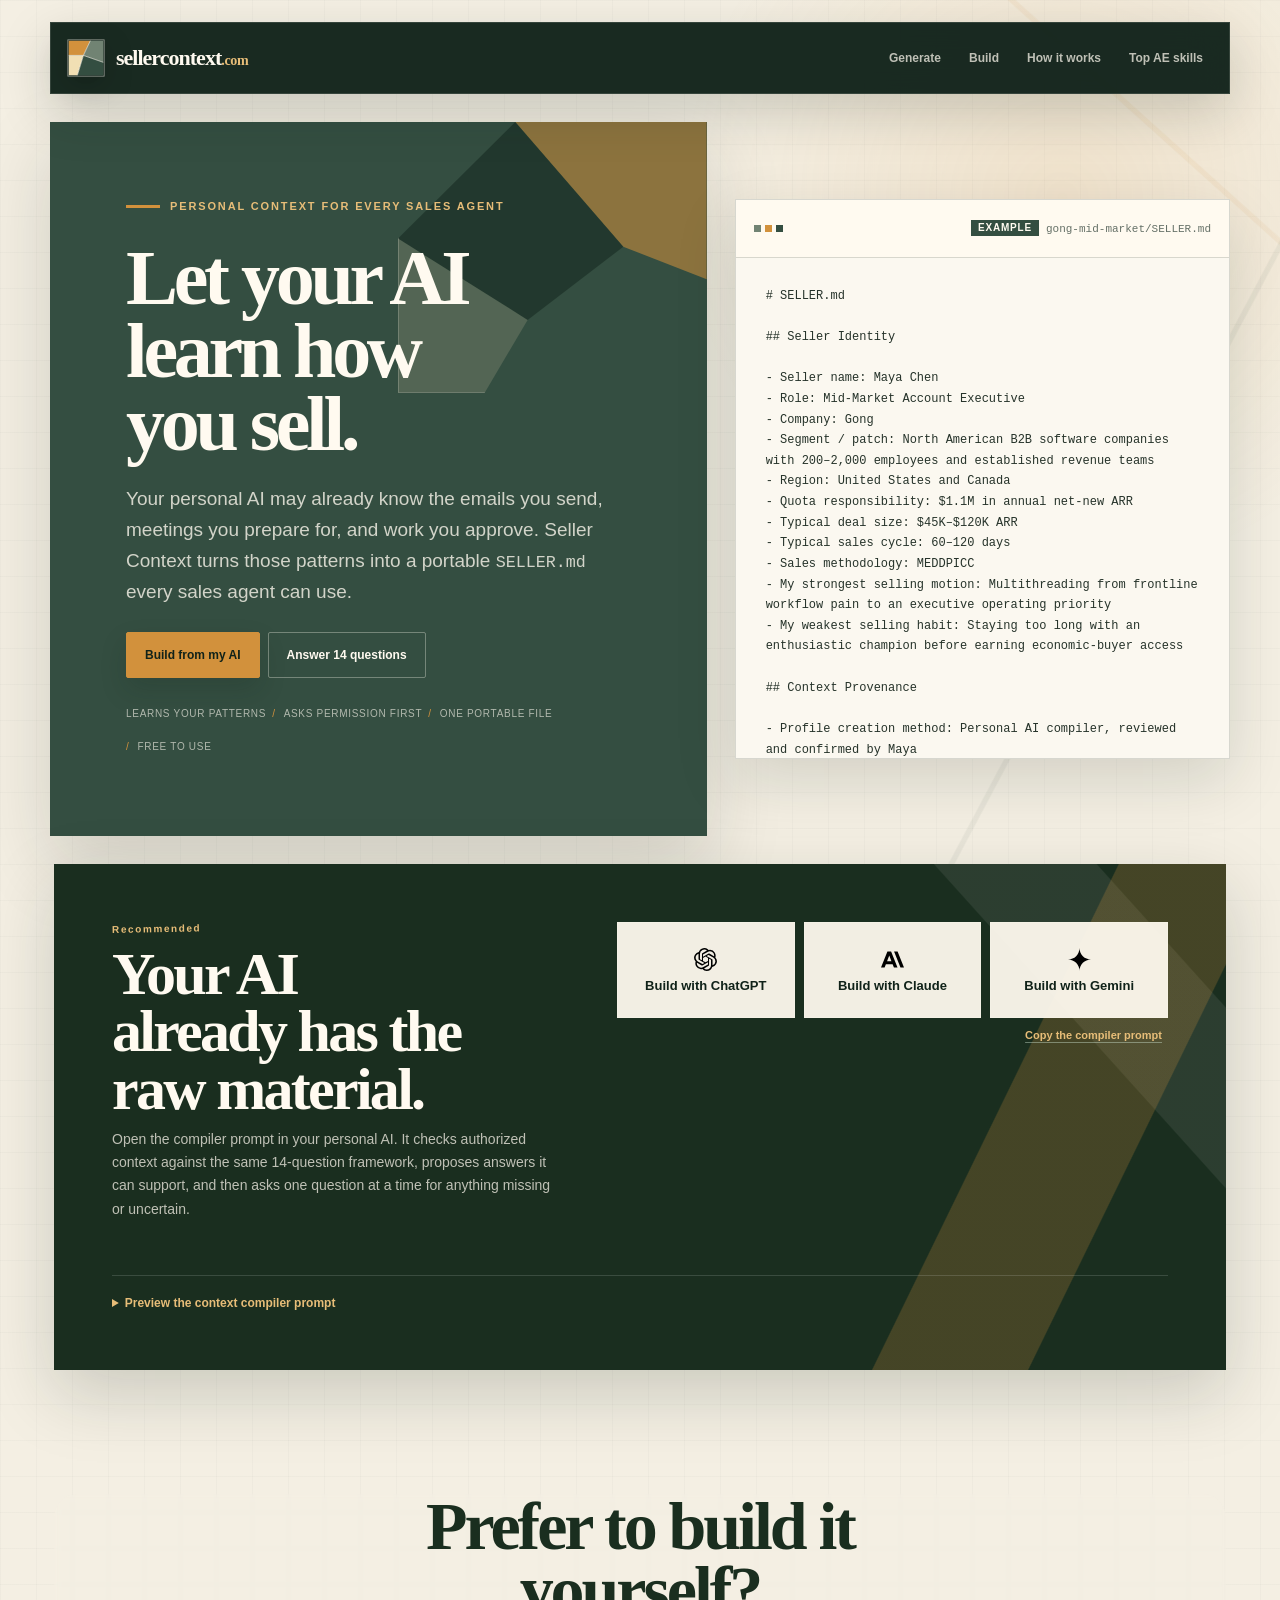
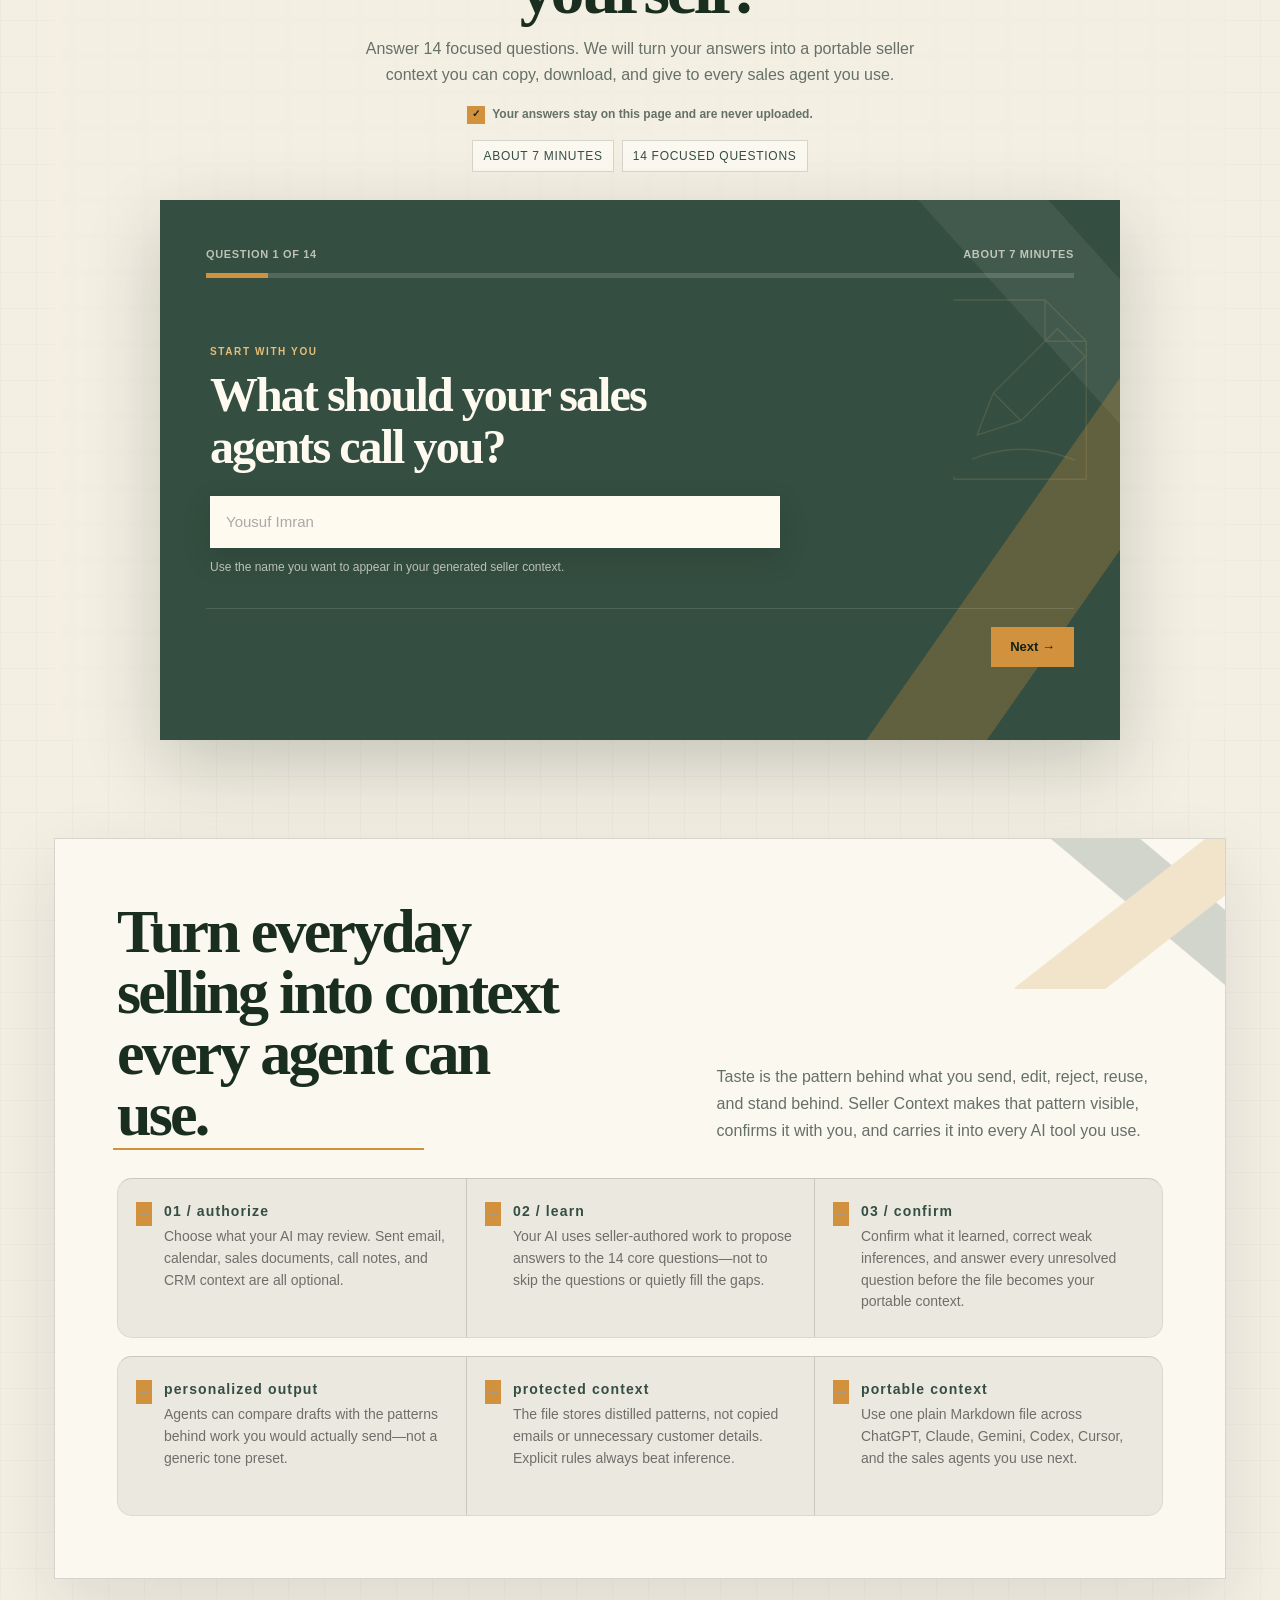
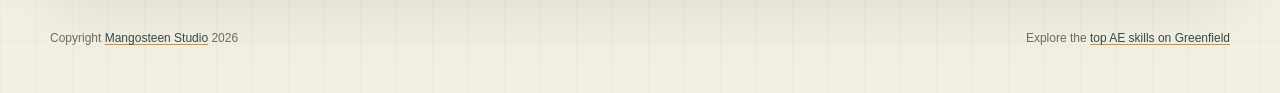
==== commit 63903601: "Require question gathering in AI compiler" ====
--- a/index.html
+++ b/index.html
@@ -3333,7 +3333,7 @@
         <div class="eyebrow">Recommended</div>
         <h2 id="generate-title">Your AI already has the raw material.</h2>
         <p>
-          Open the compiler prompt in your personal AI. It will check which authorized sources are available, learn from your seller-authored work, and ask only about the gaps before creating your <code>SELLER.md</code>.
+          Open the compiler prompt in your personal AI. It checks authorized context against the same 14-question framework, proposes answers it can support, and then asks one question at a time for anything missing or uncertain.
         </p>
       </div>
       <div class="ai-actions" aria-label="Generate SELLER.md with an AI assistant">
@@ -3495,11 +3495,11 @@
           </div>
           <div class="step">
             <strong>02 / learn</strong>
-            <p>Your AI looks for recurring patterns in seller-authored work—how you write, use proof, challenge, follow up, and make judgment calls.</p>
+            <p>Your AI uses seller-authored work to propose answers to the 14 core questions—not to skip the questions or quietly fill the gaps.</p>
           </div>
           <div class="step">
             <strong>03 / confirm</strong>
-            <p>Review what it learned, correct weak inferences, and approve the rules before they become part of your portable context.</p>
+            <p>Confirm what it learned, correct weak inferences, and answer every unresolved question before the file becomes your portable context.</p>
           </div>
         </div>
         <div class="steps" style="margin-top: 18px;">
@@ -3554,6 +3554,7 @@
 - Seller confirmed on: August 22, 2026
 - Sources intentionally excluded: Personal email, HR, legal, security conversations, and unrelated private documents
 - Overall confidence: High for outreach and follow-up; medium for pricing and executive presentations
+- Required 14-question coverage: 14 confirmed; 0 proposed; 0 partial; 0 missing
 - Important gaps: Limited evidence from closed-lost executive evaluations
 
 ## Learning And Privacy Policy
@@ -3563,6 +3564,9 @@
 - Use incoming buyer messages for buyer language and deal context, not as evidence of Maya's personal style
 - Store distilled patterns, confidence, and recency—not raw private content
 - Treat inferred behavior as a hypothesis until Maya confirms it
+- Use connected context to propose answers to the 14 core questions, not to skip them
+- Ask Maya to confirm every proposed answer and answer every partial or missing question
+- Do not declare the profile complete while required context remains unconfirmed
 - Maya's explicit rules override inferred patterns
 - Ask before materially changing a confirmed rule
 
@@ -3882,7 +3886,26 @@
 
 If connected sources are unavailable, say so plainly and switch to a one-question-at-a-time interview.
 
-After reviewing authorized context, ask only the highest-leverage questions needed to resolve gaps or weak inferences. Ask one clear question at a time and wait for my answer. Show me any conflict between what I say and what my behavior suggests; do not resolve it silently.
+Use this required 14-question coverage checklist. For every item, mark the answer as Confirmed, Proposed from authorized context, Partial, or Missing. Connected context can propose an answer, but it never removes the need to confirm the answer or gather what is missing.
+
+1. What should my sales agents call me?
+2. What is my role, responsibility, quota, deal size, sales cycle, and methodology?
+3. Which company do I sell for, and what company or product context matters?
+4. What segment, region, industry, or named-account patch do I own?
+5. How is my territory organized, tiered, sourced, reviewed, and prioritized?
+6. What do I sell, what outcomes does it create, and where is it not a fit?
+7. Who is the ideal customer, what triggers matter, and what disqualifies an account?
+8. Who buys, champions, evaluates, or blocks the sale, and what does each person care about?
+9. What customer, metric, and narrative proof am I allowed to use, and how is it verified?
+10. Why do I win, why do I lose, what alternatives appear, and what claims can I not make?
+11. How should my agent sound, treat buyers, use calls to action, and communicate uncertainty?
+12. When should my agent remain curious, challenge respectfully, recommend action, or recommend not buying?
+13. What objections do I hear, what do they usually mean, and how should I respond?
+14. Show one piece of work I would send and one I would reject. What makes the difference?
+
+For every Proposed item, show me the proposed answer and the evidence pattern behind it, then ask me to confirm, correct, or remove it. For every Partial or Missing item, ask a clear question. Ask one question at a time and wait for my answer. If no connected sources are available, ask all 14 questions. Do not declare the profile complete while any required item is unconfirmed.
+
+After the 14 core questions, ask any additional gap questions required for qualification standards, pricing and commercial rules, legal or security boundaries, customer memory, and the AI output quality bar. Show me any conflict between what I say and what my behavior suggests; do not resolve it silently.
 
 Rules:
 - Explicit instructions override inferred behavior.
@@ -3957,6 +3980,7 @@
 - Seller confirmed on: [fill in]
 - Sources intentionally excluded: All external sources
 - Overall confidence: Seller-provided context; no behavioral inference
+- Required 14-question coverage: Seller answered all 14 manual questions
 - Important gaps: Any field marked [fill in]
 
 ## Learning And Privacy Policy
@@ -3967,6 +3991,9 @@
 - Distill patterns; do not paste raw emails, transcripts, customer names, personal information, or unnecessary confidential details into this file.
 - Separate observed patterns, declared standards, and seller-confirmed rules.
 - Treat an inferred pattern as a hypothesis until I confirm it.
+- Connected context may propose an answer, but it does not eliminate the required seller questions.
+- Show me every proposed answer and ask me to confirm, correct, or remove it.
+- Ask every partial or missing question one at a time; do not declare the profile complete while required context remains unconfirmed.
 - My explicit instructions override inferred behavior.
 - Ask before replacing or materially changing a confirmed rule.
 - Preserve disagreements between what I say and what my behavior suggests for review.
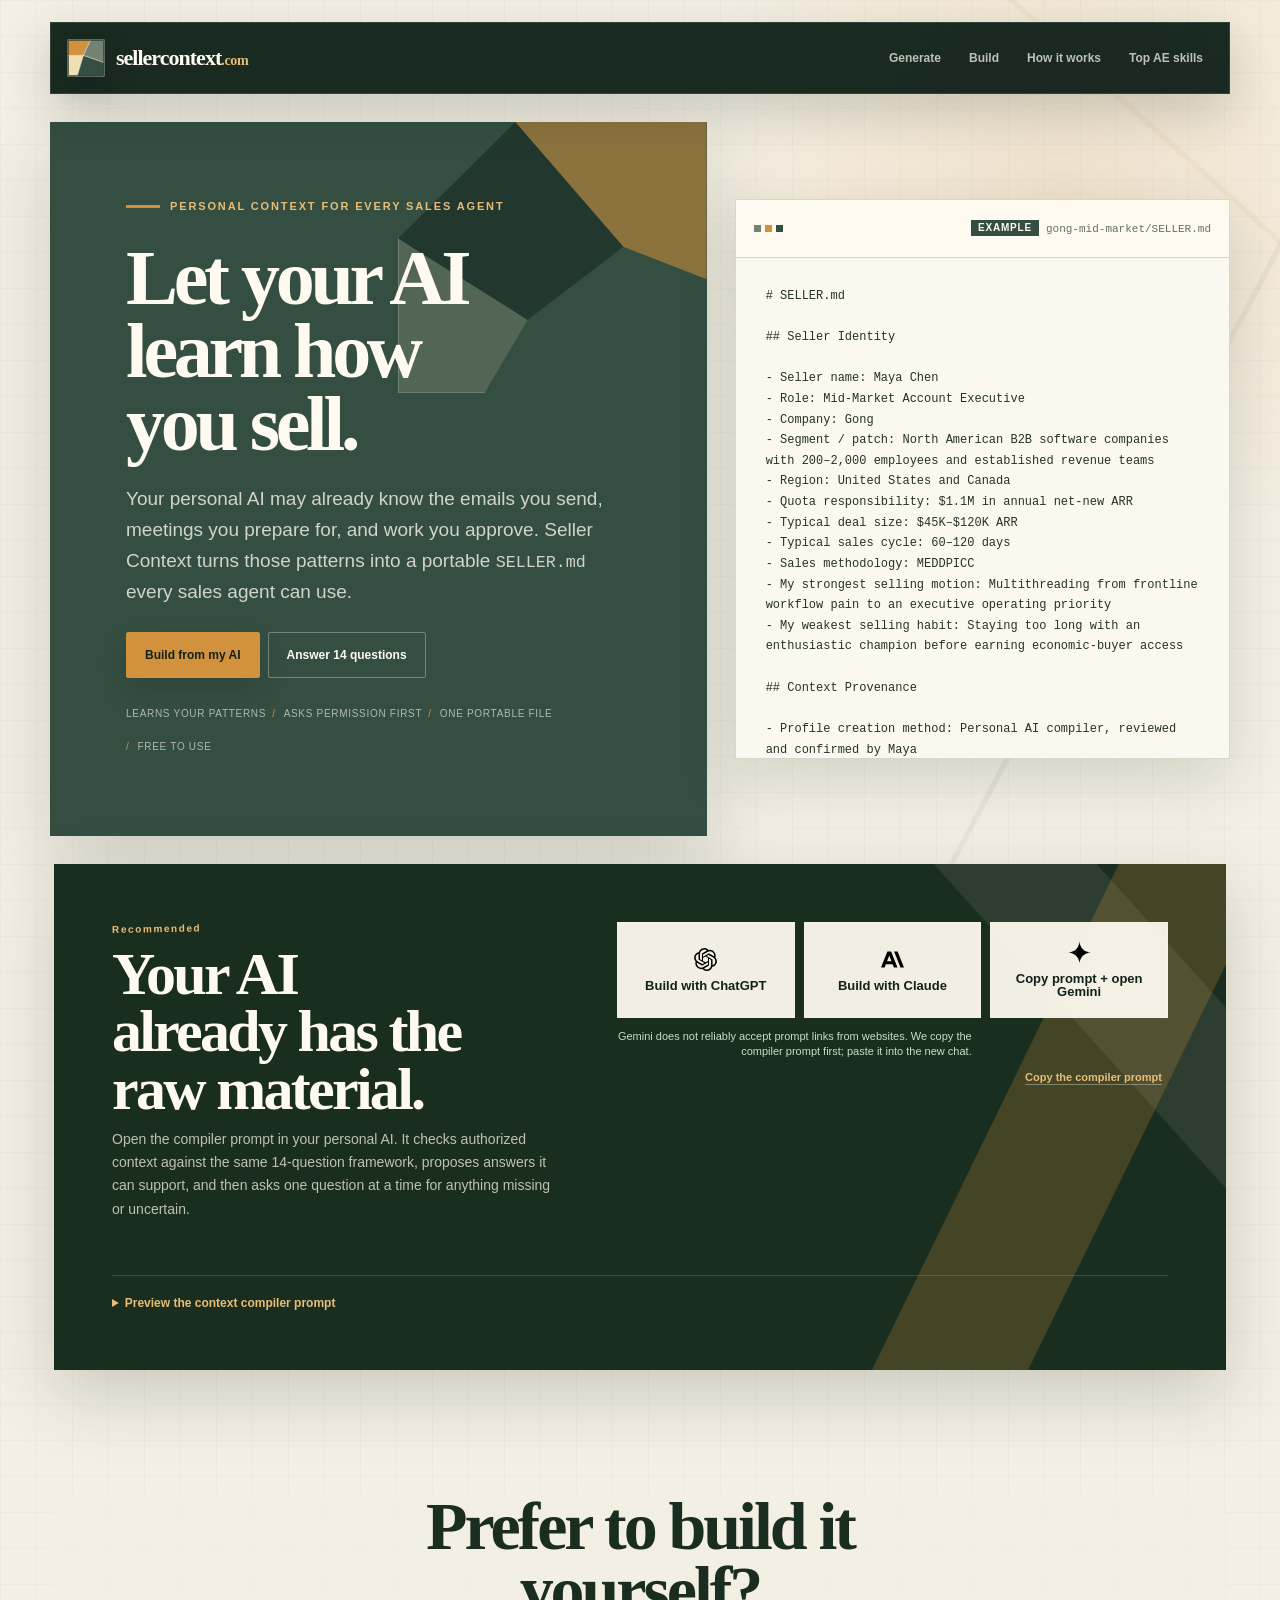
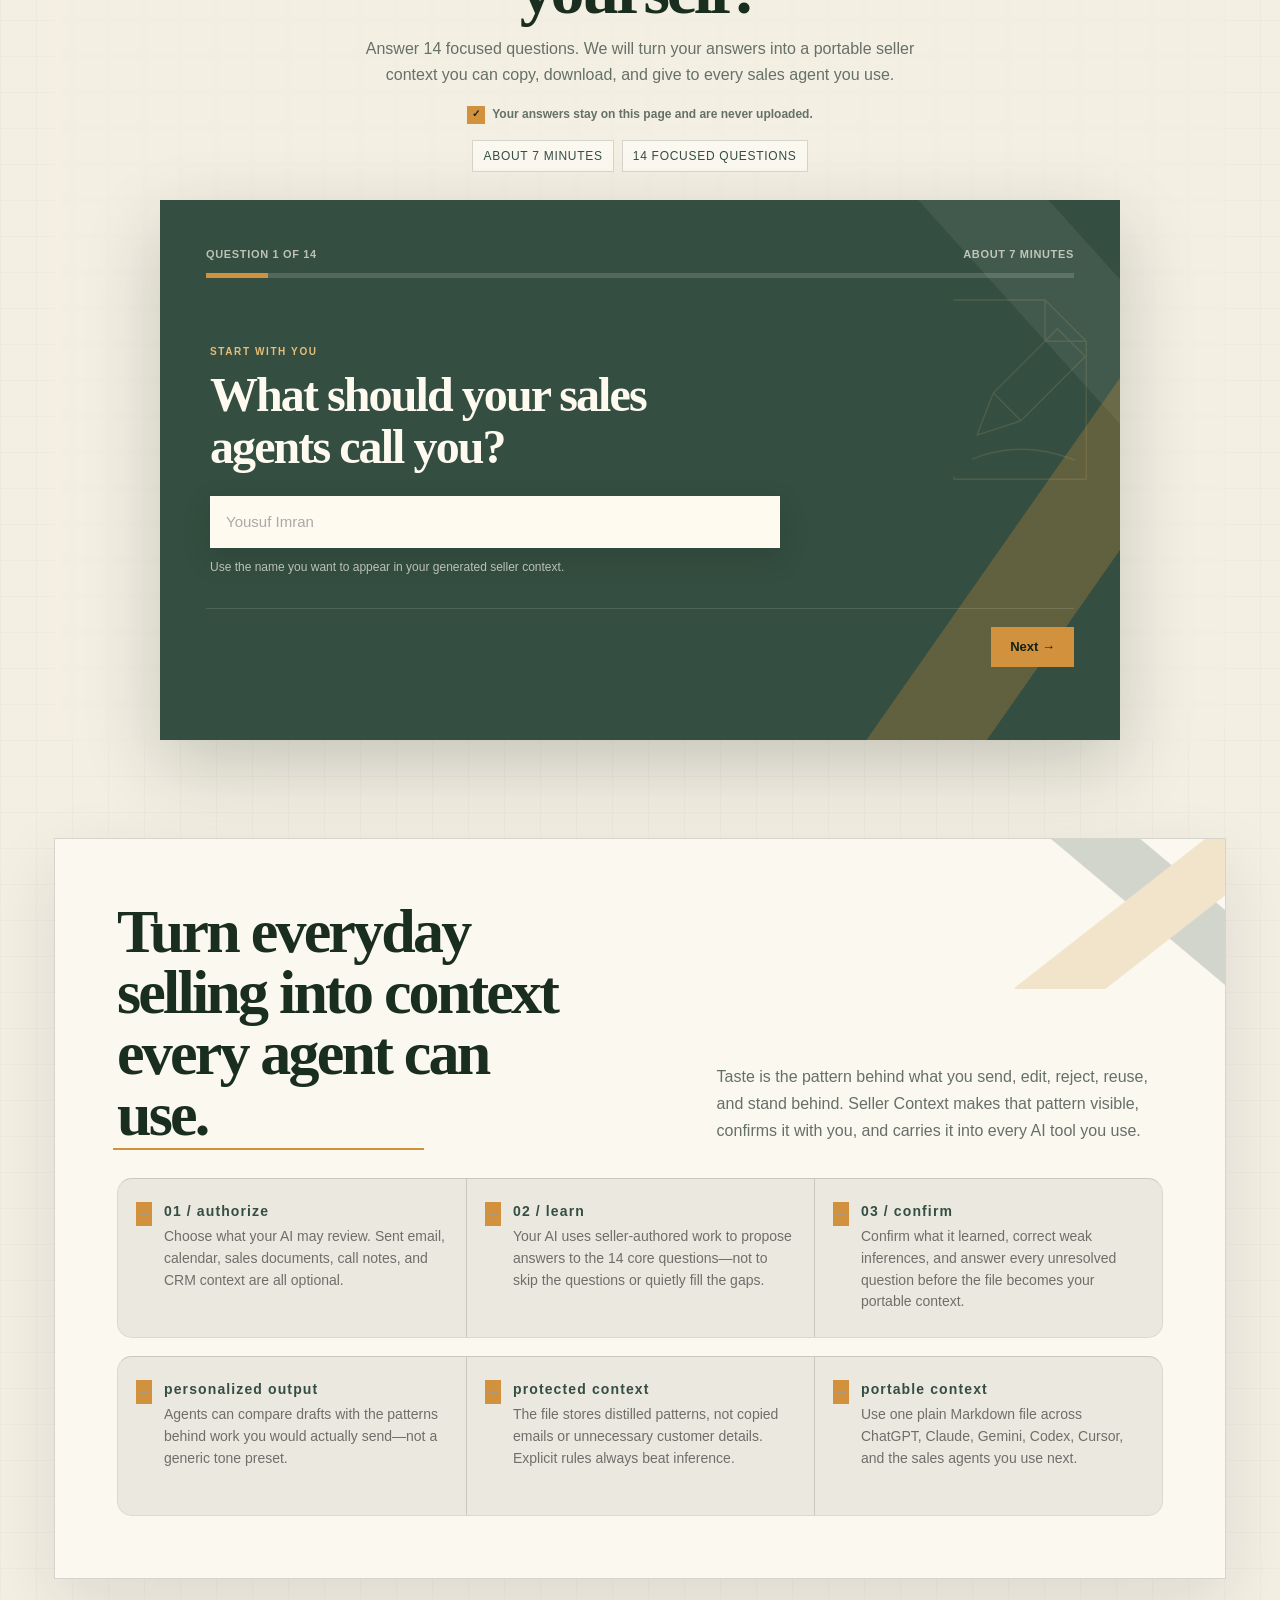
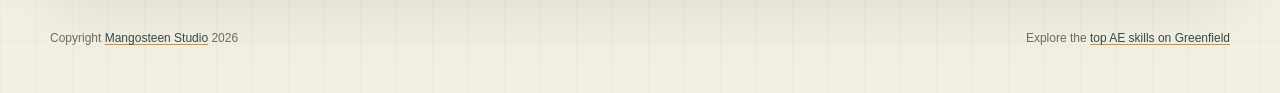
==== commit 4d2bae4c: "Improve Seller Context framework and Gemini handoff" ====
--- a/index.html
+++ b/index.html
@@ -2022,6 +2022,15 @@
       cursor: pointer;
     }
 
+    .ai-handoff-note {
+      grid-column: 1 / -1;
+      margin: 2px 0 0 !important;
+      color: #c7ddca !important;
+      font-size: 11px !important;
+      line-height: 1.45 !important;
+      text-align: right;
+    }
+
     .prompt-copy-link:hover {
       color: #ffffff;
     }
@@ -3228,6 +3237,10 @@
       .ai-button {
         min-height: 58px;
         flex-direction: row;
+      }
+
+      .ai-handoff-note {
+        text-align: left;
       }
 
       .wizard-form {
@@ -3343,9 +3356,10 @@
         <a class="ai-button" href="https://claude.ai/" target="_blank" rel="noopener" data-ai="Claude">
           <img class="ai-brand-logo" src="assets/anthropic.svg" alt=""><span>Build with Claude</span><span class="ai-arrow" aria-hidden="true">↗</span>
         </a>
-        <a class="ai-button" href="https://gemini.google.com/" target="_blank" rel="noopener" data-ai="Gemini">
-          <img class="ai-brand-logo" src="assets/gemini.svg" alt=""><span>Build with Gemini</span><span class="ai-arrow" aria-hidden="true">↗</span>
+        <a class="ai-button" href="https://gemini.google.com/app" data-ai="Gemini" data-launch-mode="clipboard">
+          <img class="ai-brand-logo" src="assets/gemini.svg" alt=""><span>Copy prompt + open Gemini</span><span class="ai-arrow" aria-hidden="true">↗</span>
         </a>
+        <p class="ai-handoff-note">Gemini does not reliably accept prompt links from websites. We copy the compiler prompt first; paste it into the new chat.</p>
         <button class="prompt-copy-link" type="button" data-prompt-copy>Copy the compiler prompt</button>
       </div>
       <details class="prompt-details">
@@ -3384,9 +3398,9 @@
             </div>
             <div class="wizard-step" data-wizard-step>
               <span class="question-kicker">Your role</span>
-              <label class="wizard-question" for="role">What is your role?</label>
-              <input id="role" name="role" placeholder="Enterprise AE, Mid-Market AE, Founder">
-              <span class="question-help">Be specific enough for the agent to understand your responsibilities and motion.</span>
+              <label class="wizard-question" for="role">What is your role—and what kind of deals do you own?</label>
+              <input id="role" name="role" placeholder="Enterprise AE; $1M quota; $80K ACV; 90-day cycle; MEDDPICC">
+              <span class="question-help">Include your responsibility, quota, typical deal size, sales cycle, and methodology when relevant.</span>
             </div>
             <div class="wizard-step" data-wizard-step>
               <span class="question-kicker">Your company</span>
@@ -3469,7 +3483,7 @@
 
           <div class="wizard-finish" data-wizard-finish hidden>
             <span class="finish-mark" aria-hidden="true">✓</span>
-            <h3>Your SELLER.md is ready.</h3>
+            <h3 data-finish-title>Your SELLER.md is ready.</h3>
             <p id="finish-summary">Your seller context is ready for ChatGPT, Claude, Gemini, Codex, Cursor, and the sales agents you use next.</p>
             <div class="finish-actions">
               <button class="button" type="button" data-copy>Copy SELLER.md</button>
@@ -3811,10 +3825,12 @@
 - ROI assumptions allowed: Buyer-validated baselines for manager inspection time, coaching coverage, deal-risk visibility, and forecast workflow effort
 - ROI assumptions not allowed: Generic productivity percentages, automatic win-rate improvement, or benefits copied from an unrelated customer
 
-## Customer And Account Memory
-
-- Top target accounts: Northstar Cloud; AlderWorks; Meridian Software; Harbor Systems; Ridgeway Data
-- Active opportunities: Northstar Cloud—forecast inspection and manager-coaching evaluation; AlderWorks—early discovery around tool consolidation
+## Customer And Account Memory References
+
+- System of record: Salesforce
+- Territory list source: “FY26 NA Mid-Market Named Accounts” report
+- Active-opportunity source: “Maya Chen — Open Pipeline” Salesforce view
+- Last checked: August 20, 2026
 - Closed-lost lessons: Deals stall when the champion cannot secure frontline-manager participation or when the business case stays at recording and transcription
 - Messaging that got replies: Specific observations about a new revenue leader, manager growth, forecast pressure, and methodology rollout
 - Messaging that failed: Generic AI language, unsupported efficiency claims, and messages that name too many use cases
@@ -3868,6 +3884,7 @@
     const wizardStepLabel = document.querySelector("#wizard-step-label");
     const wizardProgressBar = document.querySelector("#wizard-progress-bar");
     const finishSummary = document.querySelector("#finish-summary");
+    const finishTitle = document.querySelector("[data-finish-title]");
     let wizardIndex = 0;
 
     const sellerInterviewPrompt = `You are my Seller Context compiler. Your job is to create a complete, useful SELLER.md that another AI agent can read before it researches accounts, writes outreach, prepares meetings, builds sales artifacts, or recommends an action.
@@ -3916,27 +3933,31 @@
 - Preserve unresolved fields as [fill in] instead of guessing.
 - Ask for an example I would send and one I would reject, then explain the difference.
 - Treat care as attention, accuracy, honest uncertainty, respectful challenge, and follow-through—not simulated empathy.
+- Treat SELLER.md as durable context. Reference live account lists, opportunities, activity, and approvals in their source systems instead of copying volatile state into the file.
+- Apply context in this order: my current explicit instruction; verified live account or opportunity facts; confirmed rules; observed patterns; defaults.
 - Keep the final writing concise, specific, and useful to another AI system.
 
 Build these sections:
 1. Seller Identity
 2. Context Provenance: creation method, authorized sources, analysis period, artifacts reviewed, behavioral signals, last refresh, exclusions, confidence, and gaps
 3. Learning And Privacy Policy
-4. Territory
-5. What I Sell
-6. Ideal Customer Profile
-7. Buyer Personas
-8. Seller Taste Profile: observed patterns, declared standards, judgment patterns, evidence pairs, and cross-workflow consistency
-9. Differentiation
-10. Proof Points
-11. Messaging Rules and Banned Phrases
-12. Outreach Standards
-13. First Call Standards
-14. Qualification Standards
-15. Objections using exact buyer wording
-16. Pricing And Commercial Rules
-17. Customer And Account Memory
-18. AI Output Quality Bar
+4. Context Scope And Precedence
+5. Refresh And Change Control
+6. Territory
+7. What I Sell
+8. Ideal Customer Profile
+9. Buyer Personas
+10. Seller Taste Profile: observed patterns, declared standards, judgment patterns, evidence pairs, and cross-workflow consistency
+11. Differentiation
+12. Proof Points
+13. Messaging Rules and Banned Phrases
+14. Outreach Standards
+15. First Call Standards
+16. Qualification Standards
+17. Objections using exact buyer wording
+18. Pricing And Commercial Rules
+19. Customer And Account Memory References
+20. AI Output Quality Bar
 
 Before writing the final file, show me a short list of the most important inferred patterns and ask me to confirm, correct, or remove them.
 
@@ -3947,8 +3968,16 @@
     const aiDeepLinks = {
       ChatGPT: (prompt) => `https://chatgpt.com/?q=${encodeURIComponent(prompt)}`,
       Claude: (prompt) => `https://claude.ai/new?q=${encodeURIComponent(prompt)}`,
-      Gemini: (prompt) => `https://gemini.google.com/app?text=${encodeURIComponent(prompt)}`
+      Gemini: () => "https://gemini.google.com/app"
     };
+
+    function questionCoverage() {
+      const confirmed = wizardSteps.filter((step) => {
+        const field = step.querySelector("input, textarea");
+        return field && field.value.trim();
+      }).length;
+      return { confirmed, missing: wizardSteps.length - confirmed };
+    }
 
     function fieldValue(name) {
       const value = new FormData(form).get(name);
@@ -3956,6 +3985,7 @@
     }
 
     function generateMarkdown() {
+      const coverage = questionCoverage();
       return `# SELLER.md
 
 Use this file to give an AI agent persistent context about how I sell before it writes, researches, briefs, follows up, or recommends an action.
@@ -3980,8 +4010,26 @@
 - Seller confirmed on: [fill in]
 - Sources intentionally excluded: All external sources
 - Overall confidence: Seller-provided context; no behavioral inference
-- Required 14-question coverage: Seller answered all 14 manual questions
+- Required 14-question coverage: ${coverage.confirmed} confirmed; 0 proposed; 0 partial; ${coverage.missing} missing
 - Important gaps: Any field marked [fill in]
+
+## Context Scope And Precedence
+
+- This file contains durable seller context, not live account or opportunity state.
+- Apply context in this order: my current explicit instruction; verified live account or opportunity facts; confirmed rules in this file; observed patterns; defaults.
+- When sources conflict, show the conflict and ask instead of silently choosing one.
+- Keep changing account lists, opportunity details, pricing approvals, and customer activity in their source systems; reference those sources here instead of duplicating stale data.
+
+## Refresh And Change Control
+
+- Profile owner: ${fieldValue("sellerName")}
+- Profile version: 1.0
+- Review cadence: Quarterly, and after a material change
+- Next review date: [fill in]
+- Refresh triggers: Role / territory / product / pricing / policy / methodology / major win-loss pattern change
+- Sections most likely to expire: Territory; proof; differentiation; pricing and commercial rules
+- Last material change: Initial manual profile
+- Change summary: Created from the Seller Context 14-question builder
 
 ## Learning And Privacy Policy
 
@@ -4130,12 +4178,14 @@
 - ROI assumptions allowed: [fill in]
 - ROI assumptions not allowed: [fill in]
 
-## Customer And Account Memory
-
-Keep these updated as the territory changes:
-
-- Top target accounts: [fill in]
-- Active opportunities: [fill in]
+## Customer And Account Memory References
+
+Keep volatile account state in its source system and record only the references and durable lessons here:
+
+- System of record: [fill in]
+- Territory list source: [fill in]
+- Active-opportunity source: [fill in]
+- Last checked: [fill in]
 - Closed-lost lessons: [fill in]
 - Messaging that got replies: [fill in]
 - Messaging that failed: [fill in]
@@ -4170,13 +4220,16 @@
     async function writeClipboard(text) {
       try {
         await navigator.clipboard.writeText(text);
+        return true;
       } catch (error) {
         const area = document.createElement("textarea");
         area.value = text;
         document.body.appendChild(area);
         area.select();
-        document.execCommand("copy");
+        const copied = document.execCommand("copy");
         area.remove();
+        if (!copied) throw error;
+        return true;
       }
     }
 
@@ -4196,9 +4249,22 @@
       showToast(`Compiler prompt copied — paste into ${destination}`);
     }
 
-    async function openWithInterviewPrompt(link) {
+    async function openWithInterviewPrompt(event, link) {
+      const destination = link.dataset.ai;
+      if (link.dataset.launchMode === "clipboard") {
+        event.preventDefault();
+        try {
+          await writeClipboard(sellerInterviewPrompt);
+          showToast(`Prompt copied — paste it into ${destination}`);
+          window.setTimeout(() => window.location.assign(link.href), 180);
+        } catch (error) {
+          showToast("Could not copy the prompt — use the copy link below");
+        }
+        return;
+      }
+
       await writeClipboard(sellerInterviewPrompt);
-      showToast(`Opening ${link.dataset.ai} with the compiler prompt copied as backup`);
+      showToast(`Opening ${destination} with the compiler prompt copied as backup`);
     }
 
     function downloadMarkdown() {
@@ -4230,16 +4296,16 @@
     }
 
     function finishWizard() {
-      const answered = wizardSteps.filter((step) => {
-        const field = step.querySelector("input, textarea");
-        return field && field.value.trim();
-      }).length;
+      const coverage = questionCoverage();
       wizardStage.hidden = true;
       wizardActions.hidden = true;
       wizardFinish.hidden = false;
-      wizardStepLabel.textContent = "Complete";
+      wizardStepLabel.textContent = coverage.missing === 0 ? "Complete" : "Draft";
       wizardProgressBar.style.width = "100%";
-      finishSummary.textContent = `${answered} of ${wizardSteps.length} answers captured. Your seller context is ready to copy, download, and use with every sales agent.`;
+      finishTitle.textContent = coverage.missing === 0 ? "Your SELLER.md is ready." : "Your SELLER.md draft is ready.";
+      finishSummary.textContent = coverage.missing === 0
+        ? `All ${wizardSteps.length} answers captured. Your seller context is ready to copy, download, and use with every sales agent.`
+        : `${coverage.confirmed} of ${wizardSteps.length} answers captured. The downloaded file will keep ${coverage.missing} missing answer${coverage.missing === 1 ? "" : "s"} marked [fill in].`;
     }
 
     wizardNext.addEventListener("click", () => {
@@ -4269,7 +4335,7 @@
       const destination = link.dataset.ai;
       const buildDeepLink = aiDeepLinks[destination];
       if (buildDeepLink) link.href = buildDeepLink(sellerInterviewPrompt);
-      link.addEventListener("click", () => openWithInterviewPrompt(link));
+      link.addEventListener("click", (event) => openWithInterviewPrompt(event, link));
     });
     document.querySelector("[data-prompt-copy]").addEventListener("click", () => copyInterviewPrompt());
     aiPromptPreview.textContent = sellerInterviewPrompt;
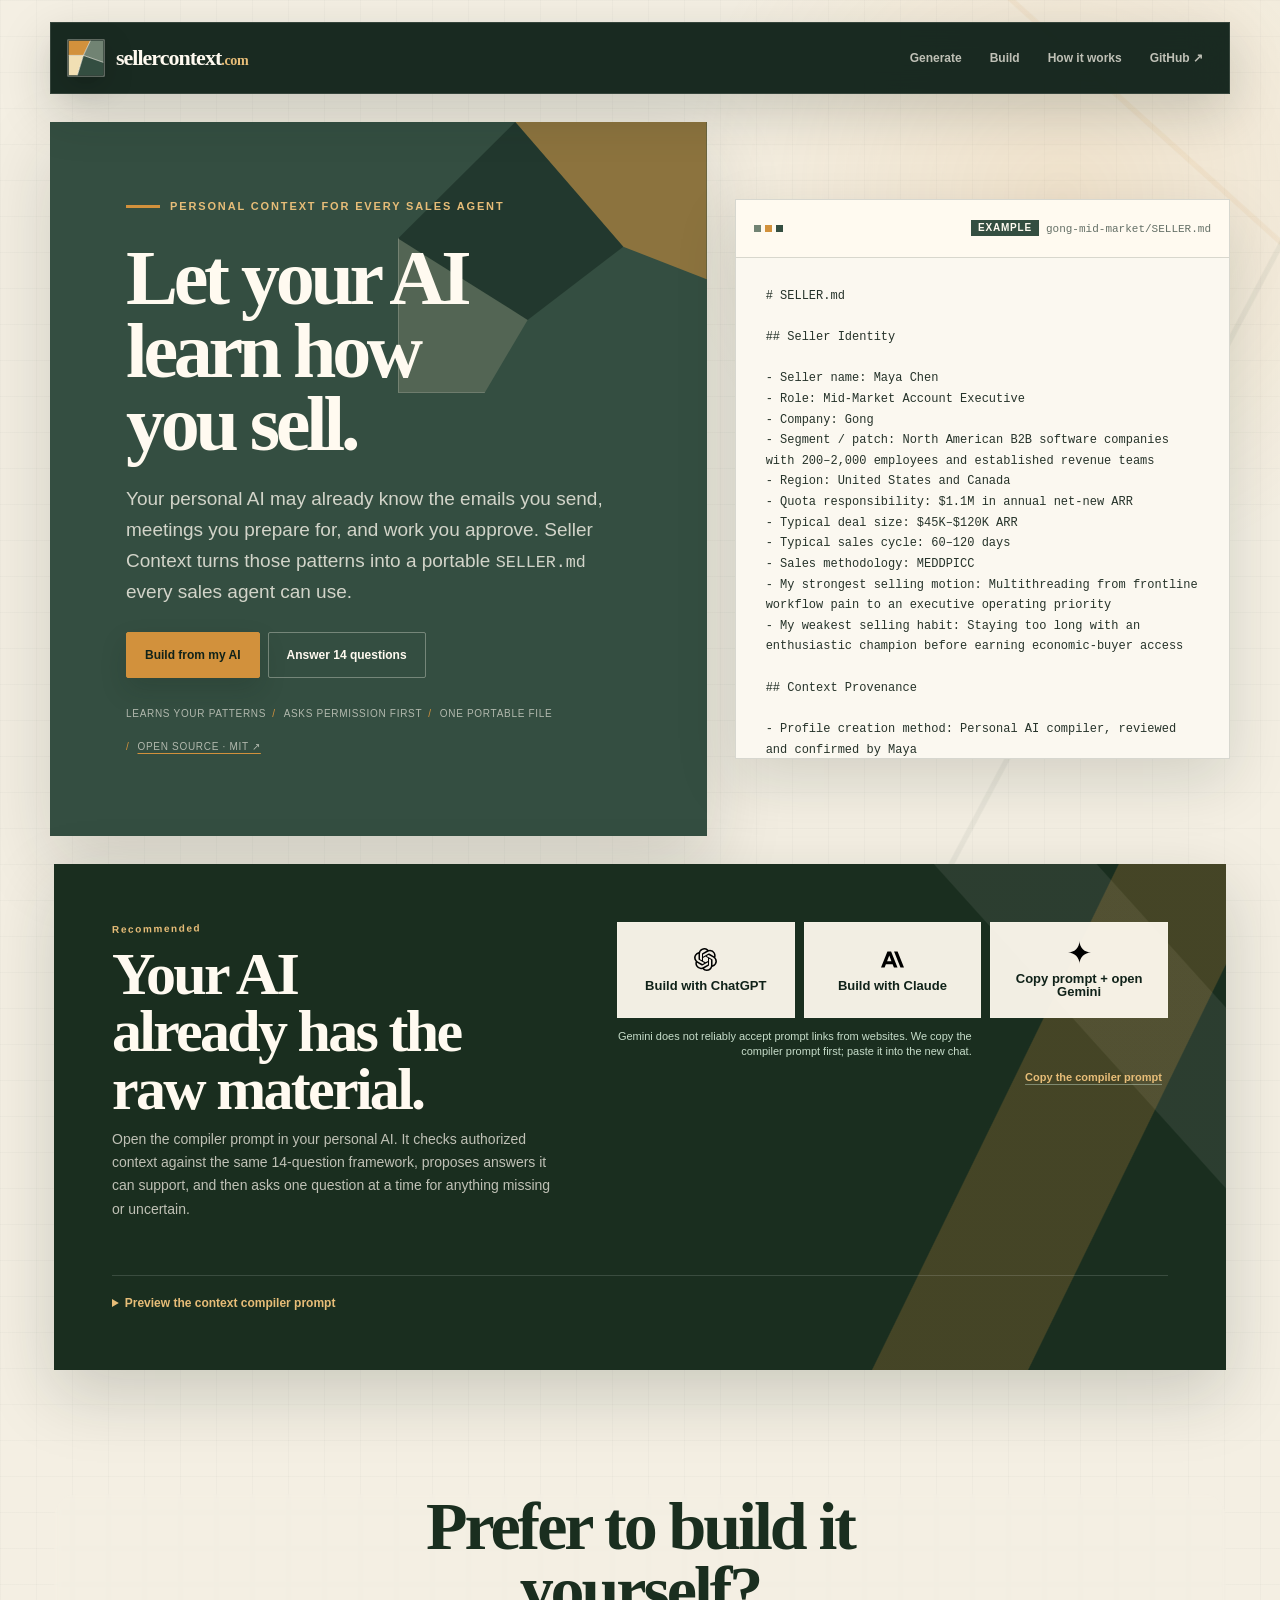
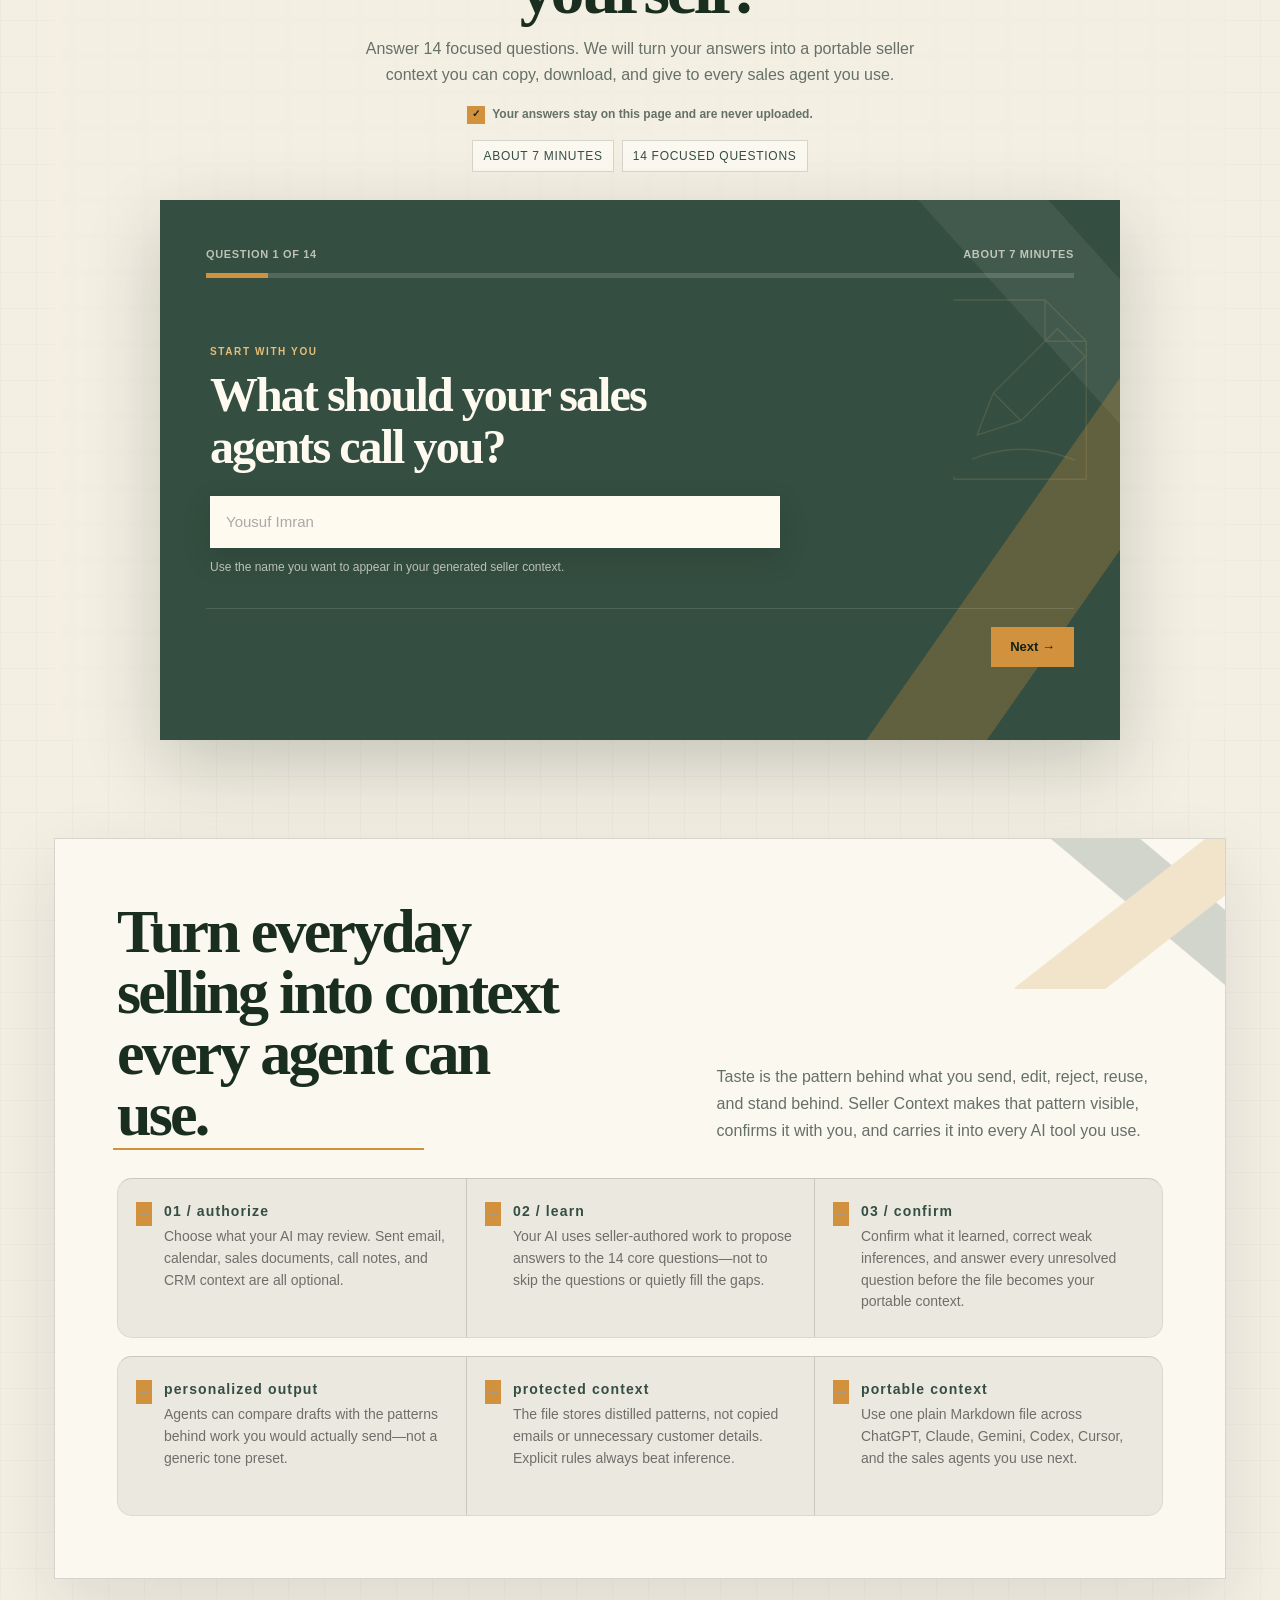
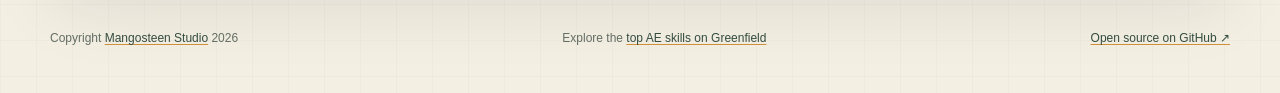
==== commit 878d80ee: "Add open-source links to website" ====
--- a/index.html
+++ b/index.html
@@ -2791,6 +2791,16 @@
       content: "/";
       margin-right: 8px;
       color: var(--amber);
+    }
+
+    .badge-strip a {
+      color: inherit;
+      text-decoration-color: var(--amber);
+      text-underline-offset: 3px;
+    }
+
+    .badge-strip a:hover {
+      color: var(--cream-light);
     }
 
     .terminal {
@@ -3308,7 +3318,7 @@
         <a href="#generate">Generate</a>
         <a href="#build">Build</a>
         <a href="#how">How it works</a>
-        <a href="https://greenfield.tools/ai-skills/" rel="noopener">Top AE skills</a>
+        <a href="https://github.com/Mangosteen-Studio/sellercontext" target="_blank" rel="noopener">GitHub ↗</a>
       </div>
     </nav>
 
@@ -3324,11 +3334,11 @@
           <a class="button" href="#generate">Build from my AI</a>
           <a class="button secondary" href="#build">Answer 14 questions</a>
         </div>
-        <div class="badge-strip" aria-label="Supported workflows">
+        <div class="badge-strip" aria-label="Product highlights">
           <span>learns your patterns</span>
           <span>asks permission first</span>
           <span>one portable file</span>
-          <span>free to use</span>
+          <span><a href="https://github.com/Mangosteen-Studio/sellercontext" target="_blank" rel="noopener">open source · MIT ↗</a></span>
         </div>
       </div>
 
@@ -3535,6 +3545,7 @@
     <footer class="footer">
       <span>Copyright <a href="https://mangosteen.studio/" rel="noopener">Mangosteen Studio</a> 2026</span>
       <span>Explore the <a href="https://greenfield.tools/ai-skills/" rel="noopener">top AE skills on Greenfield</a></span>
+      <span><a href="https://github.com/Mangosteen-Studio/sellercontext" target="_blank" rel="noopener">Open source on GitHub ↗</a></span>
     </footer>
   </main>
 
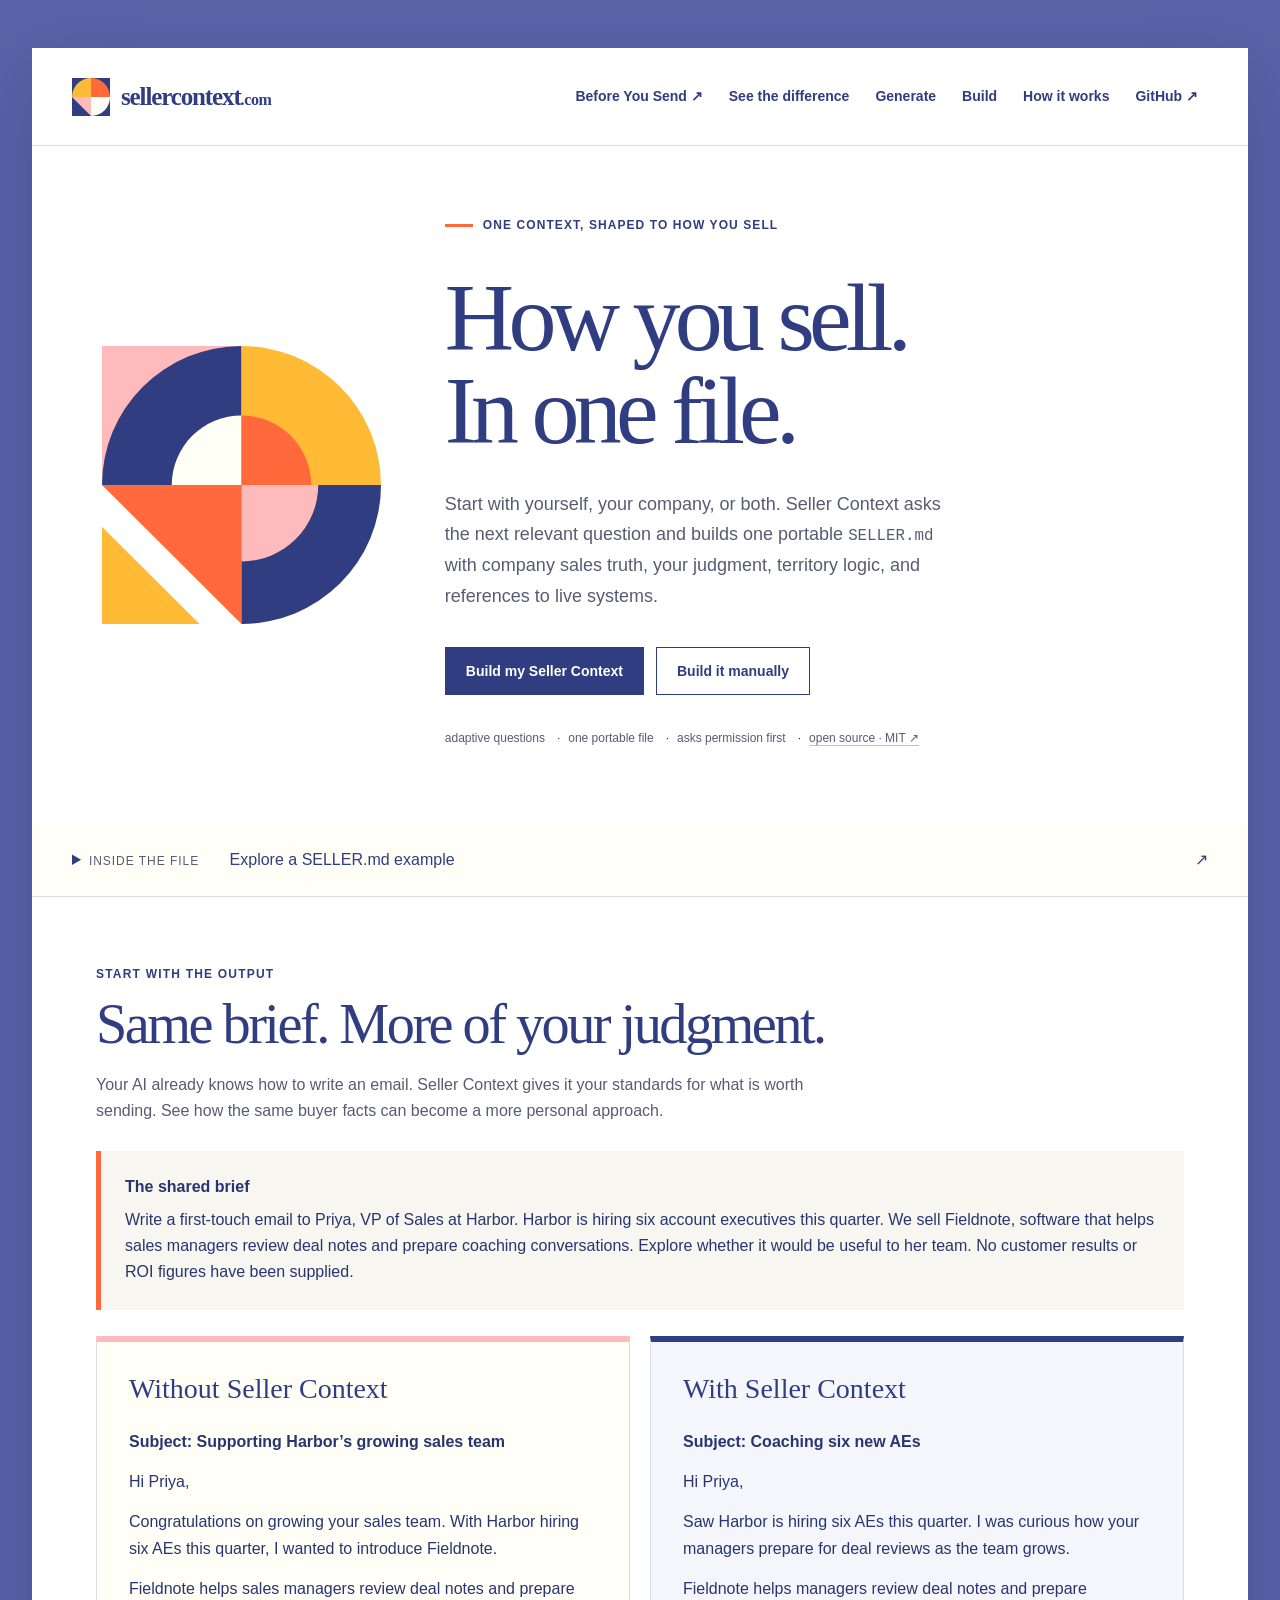
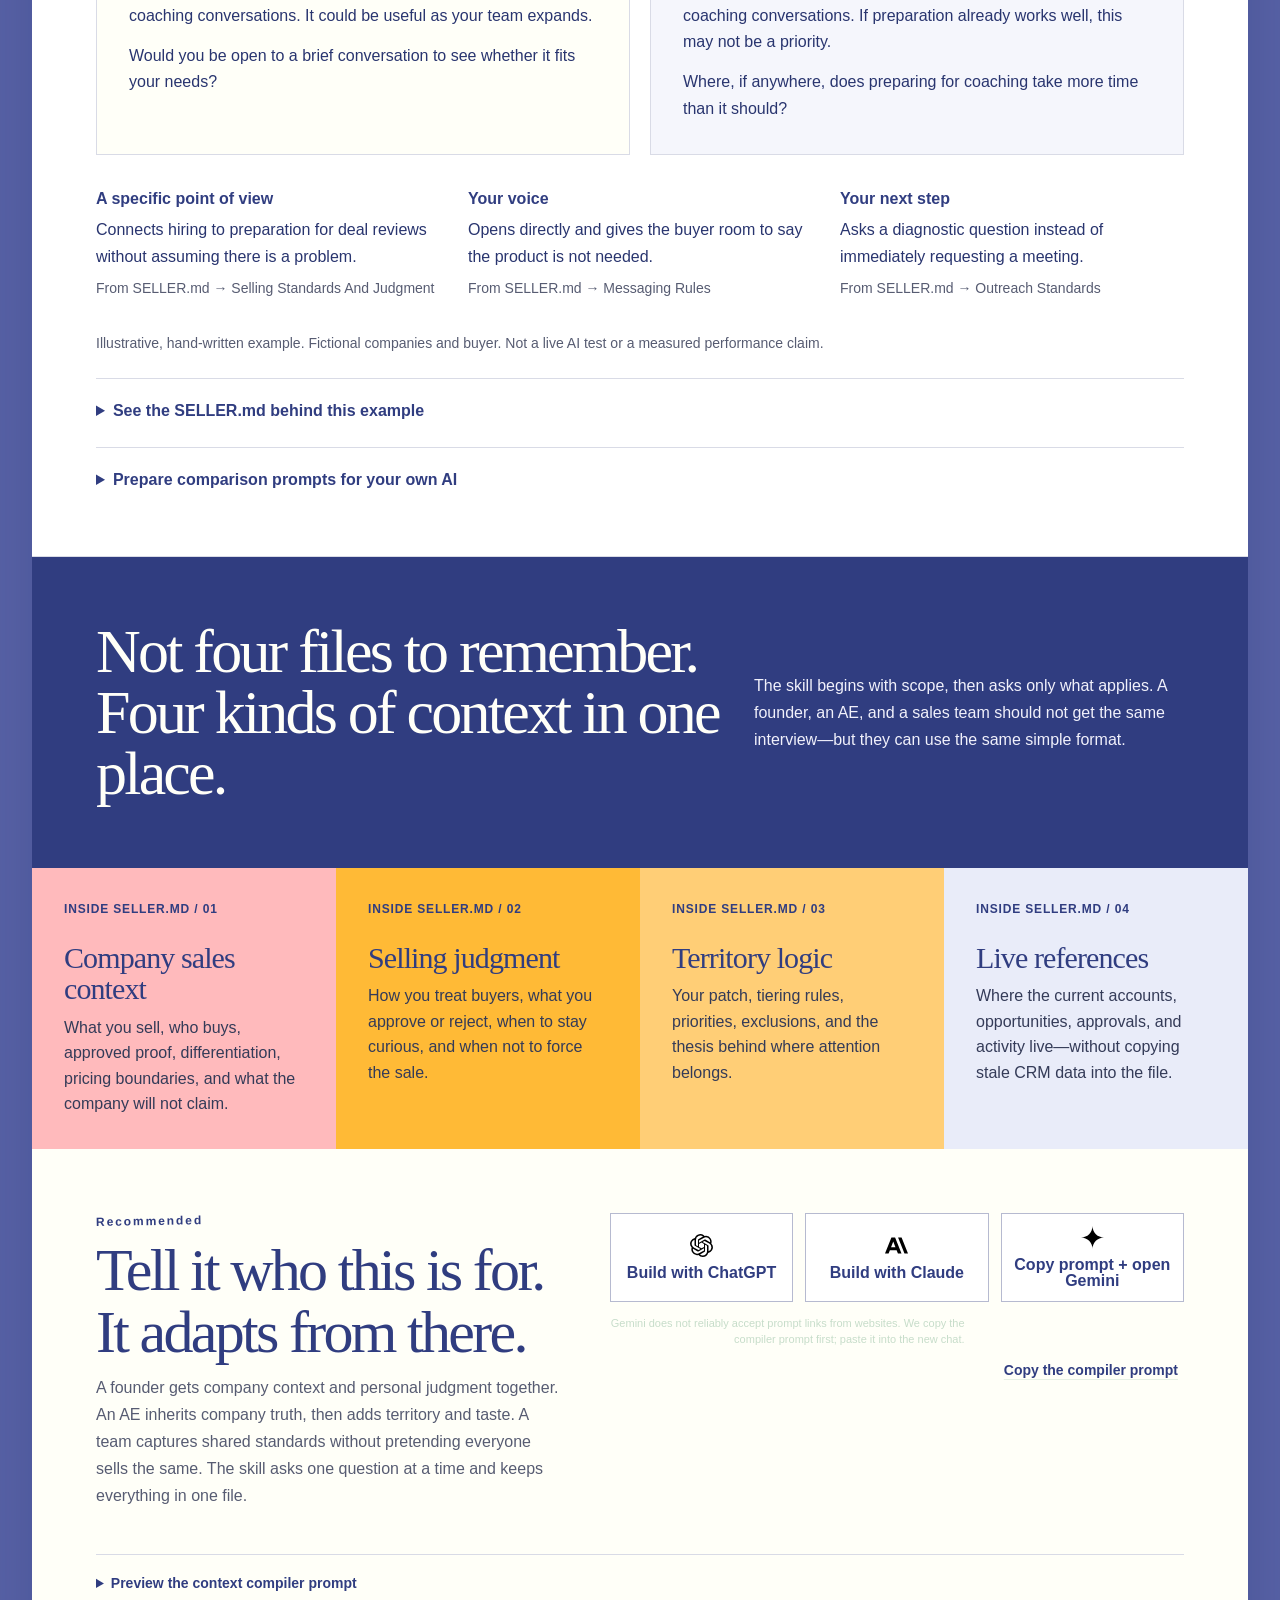
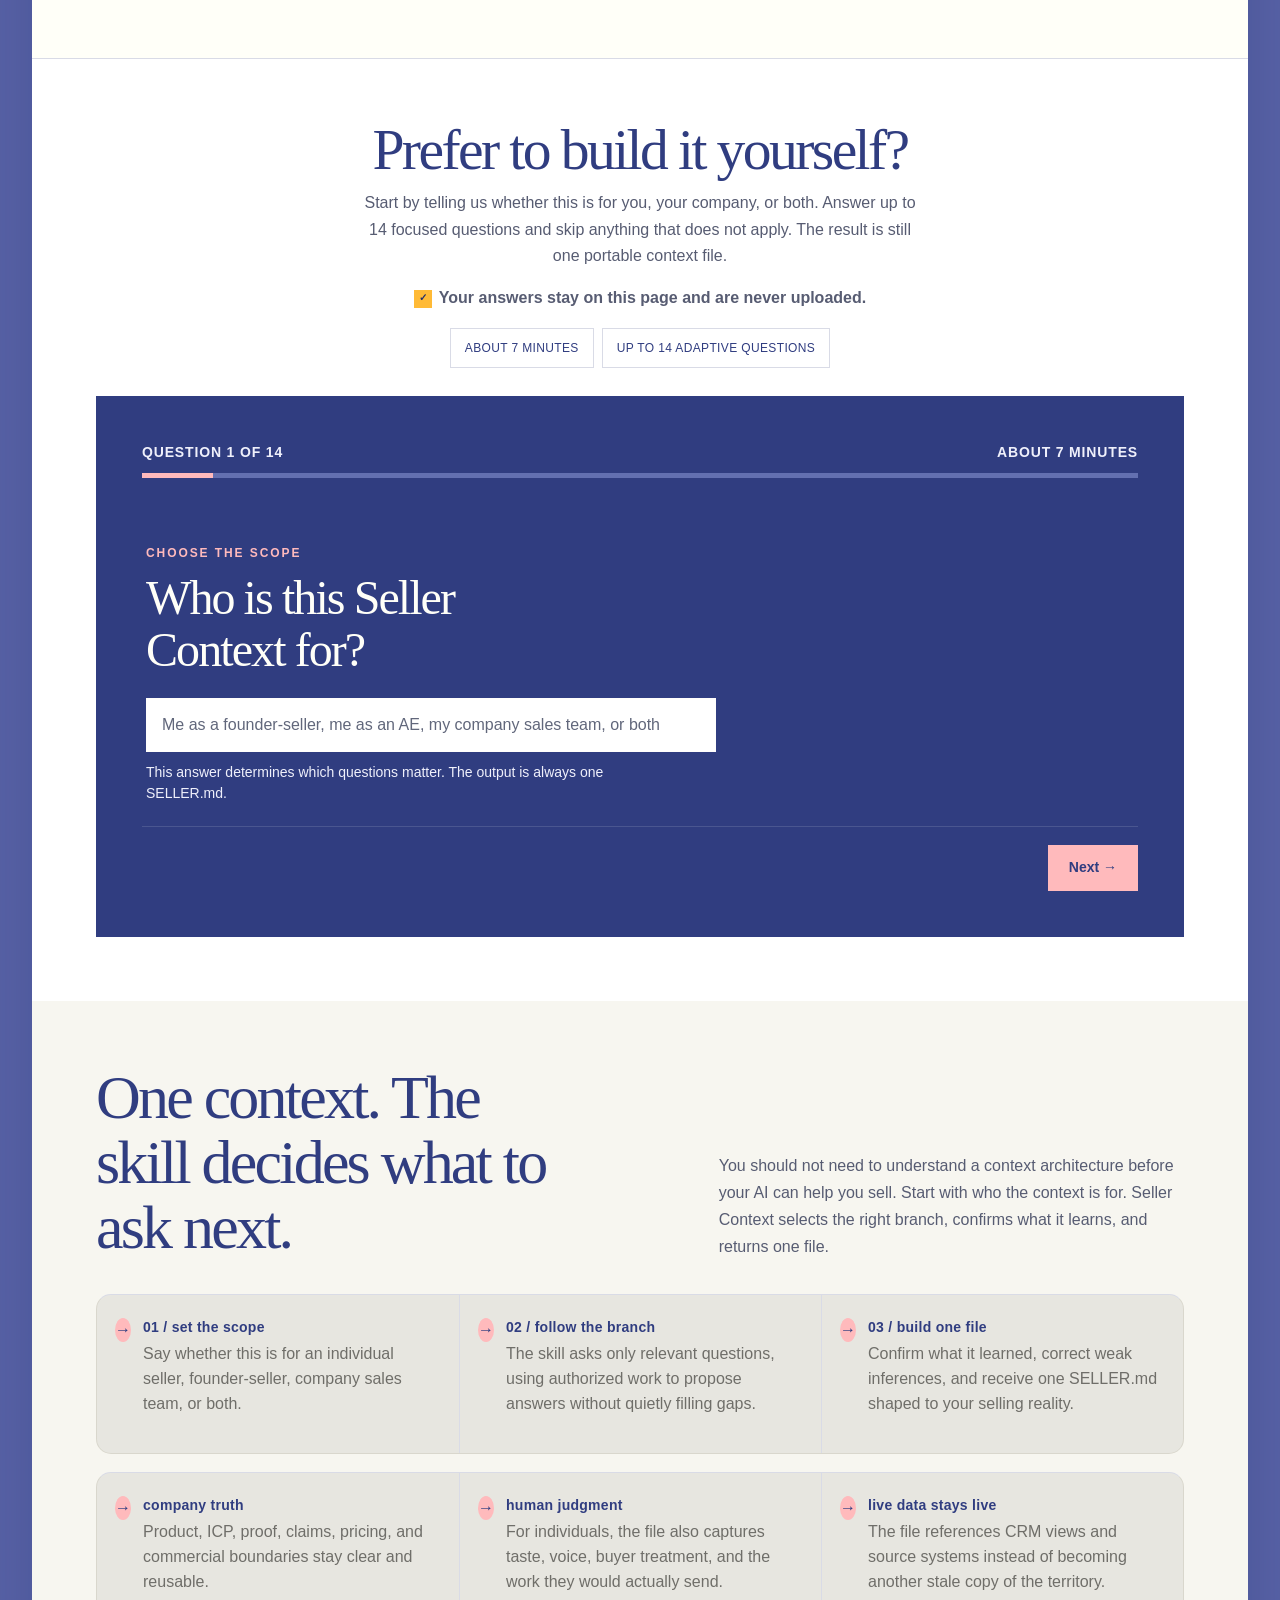
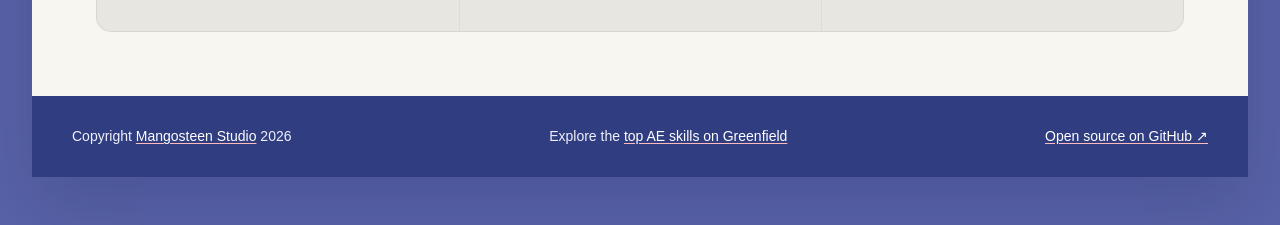
==== commit 9e19bb6a: "Update Seller Context framework and add Before You Send checker" ====
--- a/index.html
+++ b/index.html
@@ -3,20 +3,32 @@
 <head>
   <meta charset="utf-8">
   <meta name="viewport" content="width=device-width, initial-scale=1">
-  <meta name="theme-color" content="#1a2e1f">
-  <title>Seller Context | Let your AI learn how you sell</title>
-  <meta name="description" content="Turn the emails, meetings, documents, and sales work your AI can already access into a portable SELLER.md for every agent you use.">
+  <meta name="theme-color" content="#303d80">
+  <title>Seller Context | One file that teaches AI how you sell</title>
+  <meta name="description" content="Build one adaptive SELLER.md containing company sales context, individual judgment, territory logic, and references to live systems.">
   <meta name="robots" content="index, follow">
+  <meta name="application-name" content="Seller Context">
   <link rel="canonical" href="https://sellercontext.com/">
-  <link rel="icon" href="data:image/svg+xml,%3Csvg xmlns='http://www.w3.org/2000/svg' viewBox='0 0 64 64'%3E%3Crect width='64' height='64' rx='13' fill='%231a2e1f'/%3E%3Cpath d='M7 7h31L27 28H7z' fill='%23d2913c'/%3E%3Cpath d='M38 7h19v29L27 28z' fill='%236f8872'/%3E%3Cpath d='M7 28h20L18 57H7z' fill='%23f1dfb4'/%3E%3Cpath d='M27 28l30 8v21H18z' fill='%23344e41'/%3E%3Cpath d='M7 28h20L38 7M27 28l30 8M18 57l9-29' fill='none' stroke='%23fffaf0' stroke-width='2'/%3E%3C/svg%3E">
-  <meta property="og:title" content="Seller Context | Let your AI learn how you sell">
-  <meta property="og:description" content="Your AI may already have the raw material. Seller Context turns it into portable context every sales agent can use.">
+  <link rel="icon" href="/favicon.ico" type="image/x-icon" sizes="16x16 32x32 48x48">
+  <link rel="icon" href="/assets/favicon.svg" type="image/svg+xml">
+  <link rel="icon" href="/assets/favicon-32x32.png" type="image/png" sizes="32x32">
+  <link rel="apple-touch-icon" href="/assets/apple-touch-icon.png" sizes="180x180">
+  <meta property="og:title" content="Seller Context | One file that teaches AI how you sell">
+  <meta property="og:description" content="Start with yourself, your company, or both. Seller Context asks what matters next and builds one portable SELLER.md.">
   <meta property="og:type" content="website">
   <meta property="og:url" content="https://sellercontext.com/">
   <meta property="og:site_name" content="Seller Context">
-  <meta name="twitter:card" content="summary">
-  <meta name="twitter:title" content="Seller Context | Let your AI learn how you sell">
-  <meta name="twitter:description" content="Turn the patterns behind what you send, edit, reject, and stand behind into context every sales agent can use.">
+  <meta property="og:image" content="https://sellercontext.com/assets/social-preview.png">
+  <meta property="og:image:secure_url" content="https://sellercontext.com/assets/social-preview.png">
+  <meta property="og:image:type" content="image/png">
+  <meta property="og:image:width" content="1200">
+  <meta property="og:image:height" content="630">
+  <meta property="og:image:alt" content="Seller Context — one adaptive SELLER.md containing the context behind how you sell.">
+  <meta name="twitter:card" content="summary_large_image">
+  <meta name="twitter:title" content="Seller Context | One file that teaches AI how you sell">
+  <meta name="twitter:description" content="Company truth, seller judgment, territory logic, and live-system references in one adaptive context file.">
+  <meta name="twitter:image" content="https://sellercontext.com/assets/social-preview.png">
+  <meta name="twitter:image:alt" content="Seller Context — one adaptive SELLER.md containing the context behind how you sell.">
   <style>
     :root {
       color-scheme: light;
@@ -549,6 +561,7 @@
       }
     }
   </style>
+  <link rel="stylesheet" href="assets/comparison.css">
   <style>
     /* Notion-inspired edition: quiet workspace chrome, document-first hierarchy. */
     :root {
@@ -2732,6 +2745,21 @@
       display: none;
     }
 
+    .hero-title-lead {
+      display: block;
+      margin-bottom: 14px;
+      color: var(--amber-soft);
+      font-family: var(--sans);
+      font-size: clamp(18px, 1.7vw, 23px);
+      font-weight: 750;
+      line-height: 1;
+      letter-spacing: 0;
+    }
+
+    .hero-title-main {
+      display: block;
+    }
+
     .hero-copy p {
       max-width: 49ch;
       color: rgba(255, 250, 240, 0.78);
@@ -3281,7 +3309,113 @@
         border-left: 0;
       }
     }
+
+    .context-map {
+      display: grid;
+      grid-template-columns: repeat(4, minmax(0, 1fr));
+      margin: 18px 0 70px;
+      border: 1px solid var(--line);
+      background: var(--cream-light);
+      box-shadow: 0 22px 56px rgba(16, 34, 25, 0.09);
+    }
+
+    .context-map-intro {
+      grid-column: 1 / -1;
+      display: flex;
+      align-items: end;
+      justify-content: space-between;
+      gap: 28px;
+      padding: clamp(28px, 4vw, 48px);
+      border-bottom: 1px solid var(--line);
+      background: var(--forest-950);
+      color: var(--cream-light);
+    }
+
+    .context-map-intro h2 {
+      max-width: 680px;
+      margin: 0;
+      font-family: var(--serif);
+      font-size: clamp(34px, 5vw, 62px);
+      line-height: 0.98;
+      letter-spacing: -0.045em;
+    }
+
+    .context-map-intro p {
+      max-width: 430px;
+      margin: 0;
+      color: rgba(255, 250, 240, 0.68);
+      font-size: 15px;
+    }
+
+    .context-piece {
+      min-height: 210px;
+      padding: 28px;
+      border-right: 1px solid var(--line);
+    }
+
+    .context-piece:last-child {
+      border-right: 0;
+    }
+
+    .context-piece strong {
+      display: block;
+      margin-bottom: 24px;
+      color: var(--amber);
+      font-size: 11px;
+      letter-spacing: 0.14em;
+      text-transform: uppercase;
+    }
+
+    .context-piece h3 {
+      margin: 0 0 10px;
+      font-family: var(--serif);
+      font-size: 27px;
+      line-height: 1;
+      letter-spacing: -0.03em;
+    }
+
+    .context-piece p {
+      margin: 0;
+      color: var(--muted);
+      font-size: 14px;
+    }
+
+    @media (max-width: 900px) {
+      .context-map {
+        grid-template-columns: repeat(2, minmax(0, 1fr));
+      }
+
+      .context-map-intro {
+        display: block;
+      }
+
+      .context-map-intro p {
+        margin-top: 18px;
+      }
+
+      .context-piece:nth-child(3) {
+        border-right: 0;
+      }
+
+      .context-piece:nth-child(n + 4) {
+        border-top: 1px solid var(--line);
+      }
+    }
+
+    @media (max-width: 560px) {
+      .context-map {
+        grid-template-columns: 1fr;
+        margin-bottom: 44px;
+      }
+
+      .context-piece {
+        min-height: 0;
+        border-top: 1px solid var(--line);
+        border-right: 0;
+      }
+    }
   </style>
+  <link rel="stylesheet" href="assets/geometric-theme.css">
 </head>
 <body>
   <aside class="notion-sidebar" aria-label="Workspace navigation">
@@ -3290,7 +3424,7 @@
     <div class="sidebar-label">Private</div>
     <a class="sidebar-link active" href="#top">📄 <span>Build SELLER.md</span></a>
     <a class="sidebar-link" href="#generate">✦ <span>Generate with AI</span></a>
-    <a class="sidebar-link" href="#build">✎ <span>Seller profile</span></a>
+    <a class="sidebar-link" href="#build">✎ <span>One context file</span></a>
     <a class="sidebar-link" href="#how">↗ <span>How it works</span></a>
     <div class="sidebar-label">Top AE skills</div>
     <a class="sidebar-link" href="https://greenfield.tools/" rel="noopener">01 <span>Greenfield</span></a>
@@ -3299,22 +3433,23 @@
     <a class="sidebar-link" href="https://greenfield.tools/pov/" rel="noopener">04 <span>Point of View</span></a>
     <a class="sidebar-link" href="https://greenfield.tools/qbr/" rel="noopener">05 <span>QBR</span></a>
     <a class="sidebar-link" href="https://greenfield.tools/first-call-deck/" rel="noopener">06 <span>First Call Deck</span></a>
-    <div class="sidebar-footer">A portable performance layer for every sales agent you use.</div>
+    <div class="sidebar-footer">One adaptive context file for every sales agent you use.</div>
   </aside>
   <main class="shell">
     <nav class="nav" aria-label="Primary navigation">
       <a class="brand wordmark" href="#top" aria-label="sellercontext.com">
         <svg class="brand-mark" viewBox="0 0 44 44" aria-hidden="true">
-          <rect x="1" y="1" width="42" height="42" fill="#102219" stroke="rgba(255,250,240,.55)"/>
-          <path d="M2 2h25L19 19H2z" fill="#d2913c"/>
-          <path d="M27 2h15v25l-23-8z" fill="#718373"/>
-          <path d="M2 19h17l-7 23H2z" fill="#f1dfb4"/>
-          <path d="M19 19l23 8v15H12z" fill="#344e41"/>
-          <path d="M2 19h17L27 2M19 19l23 8M12 42l7-23" fill="none" stroke="#fffaf0" stroke-opacity=".72"/>
+          <rect width="44" height="44" fill="#303d80"/>
+          <path d="M0 22A22 22 0 0 1 22 0V22Z" fill="#ffba36"/>
+          <path d="M22 0A22 22 0 0 1 44 22H22Z" fill="#ff693b"/>
+          <path d="M0 22H22V44Z" fill="#ffbabc"/>
+          <path d="M22 22H44A22 22 0 0 1 22 44Z" fill="#fffff5"/>
         </svg>
         <span class="brand-name">sellercontext<span class="domain">.com</span></span>
       </a>
       <div class="nav-links">
+        <a href="/before-you-send/">Before You Send ↗</a>
+        <a href="#compare">See the difference</a>
         <a href="#generate">Generate</a>
         <a href="#build">Build</a>
         <a href="#how">How it works</a>
@@ -3323,40 +3458,123 @@
     </nav>
 
     <section id="top" class="hero">
+      <div class="geometry-panel" aria-hidden="true">
+        <img src="assets/context-geometry.svg" width="400" height="400" alt="">
+      </div>
       <div class="hero-copy">
-        <div class="hero-mosaic" aria-hidden="true"><span></span><span></span><span></span></div>
-        <div class="hero-note">Personal context for every sales agent</div>
-        <h1>Let your AI learn how you sell.</h1>
+        <div class="hero-note">One context, shaped to how you sell</div>
+        <h1><span class="hero-title-main">How you sell.<br>In one file.</span></h1>
         <p>
-          Your personal AI may already know the emails you send, meetings you prepare for, and work you approve. Seller Context turns those patterns into a portable <code>SELLER.md</code> every sales agent can use.
+          Start with yourself, your company, or both. Seller Context asks the next relevant question and builds one portable <code>SELLER.md</code> with company sales truth, your judgment, territory logic, and references to live systems.
         </p>
         <div class="cta-row">
-          <a class="button" href="#generate">Build from my AI</a>
-          <a class="button secondary" href="#build">Answer 14 questions</a>
+          <a class="button" href="#generate">Build my Seller Context</a>
+          <a class="button secondary" href="#build">Build it manually</a>
         </div>
         <div class="badge-strip" aria-label="Product highlights">
-          <span>learns your patterns</span>
+          <span>adaptive questions</span>
+          <span>one portable file</span>
           <span>asks permission first</span>
-          <span>one portable file</span>
           <span><a href="https://github.com/Mangosteen-Studio/sellercontext" target="_blank" rel="noopener">open source · MIT ↗</a></span>
         </div>
       </div>
 
-      <section class="terminal" aria-label="Illustrative SELLER.md example for a Gong account executive">
+    </section>
+
+    <details class="context-example">
+      <summary><span>Inside the file</span> Explore a SELLER.md example <span class="example-summary-arrow" aria-hidden="true">↗</span></summary>
+      <section class="terminal" aria-label="Pre-launch combined SELLER.md example for DeadAccount and its founder-seller">
         <div class="terminal-bar">
           <div class="lights" aria-hidden="true"><span></span><span></span><span></span></div>
-          <span><b class="example-label">Example</b>gong-mid-market/SELLER.md</span>
+          <span><b class="example-label">Pre-launch example</b>deadaccount-founder/SELLER.md</span>
         </div>
         <pre id="preview" class="preview"></pre>
       </section>
+    </details>
+
+
+    <section id="compare" class="comparison" aria-labelledby="comparison-title">
+      <span class="comparison-kicker">Start with the output</span>
+      <h2 id="comparison-title">Same brief. More of your judgment.</h2>
+      <p class="comparison-intro">Your AI already knows how to write an email. Seller Context gives it your standards for what is worth sending. See how the same buyer facts can become a more personal approach.</p>
+      <noscript><p>Enable JavaScript to view the outreach comparison and prepare prompts with your own SELLER.md.</p></noscript>
+      <div data-comparison="interactive" hidden>
+        <div class="comparison-brief"><strong>The shared brief</strong><p data-comparison="brief"></p></div>
+        <div class="comparison-columns">
+          <article class="comparison-output" aria-labelledby="comparison-baseline-title">
+            <h3 id="comparison-baseline-title">Without Seller Context</h3>
+            <div data-comparison="baseline"></div>
+          </article>
+          <article class="comparison-output comparison-output-context" aria-labelledby="comparison-contextual-title">
+            <h3 id="comparison-contextual-title">With Seller Context</h3>
+            <div data-comparison="contextual"></div>
+          </article>
+        </div>
+        <ul class="comparison-changes" data-comparison="changes" aria-label="What the seller context changed"></ul>
+        <p class="comparison-note" data-comparison="provenance"></p>
+        <details><summary>See the SELLER.md behind this example</summary><pre data-comparison="context"></pre></details>
+        <details>
+          <summary>Prepare comparison prompts for your own AI</summary>
+          <p>Use the same brief and AI model for both outputs. Add your SELLER.md only to the second. Compare relevance, claims, voice, and the next step.</p>
+          <p class="comparison-note">Preparing prompts happens in your browser. Nothing is uploaded or generated here. Review the context before pasting it into your chosen AI.</p>
+          <form class="comparison-form" data-comparison="form">
+            <button type="button" class="button secondary" data-comparison="sample">Use the example</button>
+            <label for="comparison-own-brief">Buyer brief</label>
+            <textarea id="comparison-own-brief" data-comparison="own-brief" maxlength="12000" required placeholder="Who are you writing to? What do you sell? What buyer facts are known? What should the email achieve?"></textarea>
+            <label for="comparison-file">Load a SELLER.md file (optional)</label>
+            <input id="comparison-file" data-comparison="file" type="file" accept=".md,.markdown,.txt,text/plain,text/markdown">
+            <label for="comparison-own-context">Your SELLER.md</label>
+            <textarea id="comparison-own-context" data-comparison="own-context" maxlength="60000" required placeholder="Paste or load your seller context. You can review and edit it here."></textarea>
+            <div class="comparison-actions"><button class="button" type="submit">Prepare both prompts</button><a class="button secondary" href="#generate">Build my Seller Context</a></div>
+          </form>
+          <p class="comparison-status" data-comparison="status" role="status" aria-live="polite"></p>
+          <div data-comparison="prompts" hidden>
+            <p>Open two separate fresh chats in the same AI, using the same model and settings. Disable memory and connected sources for both, so the first chat cannot already know your seller context. Repeat the pair before drawing conclusions; one result can reflect normal model variation.</p>
+            <div class="comparison-actions">
+              <button type="button" class="button secondary" data-comparison="copy-baseline">Copy without-context prompt</button>
+              <button type="button" class="button secondary" data-comparison="copy-contextual">Copy with-context prompt</button>
+              <button type="button" class="button secondary" data-comparison="download">Download comparison pack</button>
+            </div>
+            <details><summary>Without-context prompt</summary><pre data-comparison="baseline-prompt"></pre></details>
+            <details><summary>With-context prompt</summary><pre data-comparison="contextual-prompt"></pre></details>
+          </div>
+        </details>
+      </div>
+    </section>
+
+    <section class="context-map" aria-labelledby="one-file-title">
+      <div class="context-map-intro">
+        <h2 id="one-file-title">Not four files to remember. Four kinds of context in one place.</h2>
+        <p>The skill begins with scope, then asks only what applies. A founder, an AE, and a sales team should not get the same interview—but they can use the same simple format.</p>
+      </div>
+      <article class="context-piece">
+        <strong>inside SELLER.md / 01</strong>
+        <h3>Company sales context</h3>
+        <p>What you sell, who buys, approved proof, differentiation, pricing boundaries, and what the company will not claim.</p>
+      </article>
+      <article class="context-piece">
+        <strong>inside SELLER.md / 02</strong>
+        <h3>Selling judgment</h3>
+        <p>How you treat buyers, what you approve or reject, when to stay curious, and when not to force the sale.</p>
+      </article>
+      <article class="context-piece">
+        <strong>inside SELLER.md / 03</strong>
+        <h3>Territory logic</h3>
+        <p>Your patch, tiering rules, priorities, exclusions, and the thesis behind where attention belongs.</p>
+      </article>
+      <article class="context-piece">
+        <strong>inside SELLER.md / 04</strong>
+        <h3>Live references</h3>
+        <p>Where the current accounts, opportunities, approvals, and activity live—without copying stale CRM data into the file.</p>
+      </article>
     </section>
 
     <section id="generate" class="ai-launcher" aria-labelledby="generate-title">
       <div>
         <div class="eyebrow">Recommended</div>
-        <h2 id="generate-title">Your AI already has the raw material.</h2>
+        <h2 id="generate-title">Tell it who this is for. It adapts from there.</h2>
         <p>
-          Open the compiler prompt in your personal AI. It checks authorized context against the same 14-question framework, proposes answers it can support, and then asks one question at a time for anything missing or uncertain.
+          A founder gets company context and personal judgment together. An AE inherits company truth, then adds territory and taste. A team captures shared standards without pretending everyone sells the same. The skill asks one question at a time and keeps everything in one file.
         </p>
       </div>
       <div class="ai-actions" aria-label="Generate SELLER.md with an AI assistant">
@@ -3382,12 +3600,12 @@
       <section class="module" aria-labelledby="editor-title">
         <h2 id="editor-title">Prefer to build it yourself?</h2>
         <p>
-          Answer 14 focused questions. We will turn your answers into a portable seller context you can copy, download, and give to every sales agent you use.
+          Start by telling us whether this is for you, your company, or both. Answer up to 14 focused questions and skip anything that does not apply. The result is still one portable context file.
         </p>
         <p class="privacy-note">Your answers stay on this page and are never uploaded.</p>
         <div class="build-time" aria-label="Estimated completion time">
           <span>About 7 minutes</span>
-          <span>14 focused questions</span>
+          <span>Up to 14 adaptive questions</span>
         </div>
         <form id="seller-form" class="wizard-form">
           <div class="wizard-head">
@@ -3401,20 +3619,20 @@
 
           <div class="wizard-stage" data-wizard-stage>
             <div class="wizard-step active" data-wizard-step>
-              <span class="question-kicker">Start with you</span>
-              <label class="wizard-question" for="sellerName">What should your sales agents call you?</label>
-              <input id="sellerName" name="sellerName" autocomplete="name" placeholder="Yousuf Imran">
-              <span class="question-help">Use the name you want to appear in your generated seller context.</span>
+              <span class="question-kicker">Choose the scope</span>
+              <label class="wizard-question" for="contextType">Who is this Seller Context for?</label>
+              <input id="contextType" name="contextType" placeholder="Me as a founder-seller, me as an AE, my company sales team, or both">
+              <span class="question-help">This answer determines which questions matter. The output is always one SELLER.md.</span>
             </div>
             <div class="wizard-step" data-wizard-step>
-              <span class="question-kicker">Your role</span>
-              <label class="wizard-question" for="role">What is your role—and what kind of deals do you own?</label>
-              <input id="role" name="role" placeholder="Enterprise AE; $1M quota; $80K ACV; 90-day cycle; MEDDPICC">
-              <span class="question-help">Include your responsibility, quota, typical deal size, sales cycle, and methodology when relevant.</span>
+              <span class="question-kicker">Context owner</span>
+              <label class="wizard-question" for="identity">Who owns this context—and who should use it?</label>
+              <input id="identity" name="identity" placeholder="Yousuf, founder-seller; or North America mid-market sales team">
+              <span class="question-help">For an individual, include your role and deal motion. For a company, name the team, roles, and maintainer.</span>
             </div>
             <div class="wizard-step" data-wizard-step>
-              <span class="question-kicker">Your company</span>
-              <label class="wizard-question" for="company">Which company do you sell for?</label>
+              <span class="question-kicker">Company sales context</span>
+              <label class="wizard-question" for="company">Which company and sales motion should the file represent?</label>
               <input id="company" name="company" placeholder="Company name">
               <span class="question-help">This anchors the product, proof, policies, and competitive context.</span>
             </div>
@@ -3479,10 +3697,11 @@
               <span class="question-help">Exact buyer language is much more useful than generic objection labels.</span>
             </div>
             <div class="wizard-step" data-wizard-step>
-              <span class="question-kicker">Your taste</span>
-              <label class="wizard-question" for="qualityBar">What does good sales work look like to you?</label>
-              <textarea id="qualityBar" name="qualityBar" placeholder="Share something you would send, something you would reject, and explain the difference."></textarea>
-              <span class="question-help">Examples reveal your actual taste more clearly than a list of adjectives.</span>
+              <span class="question-kicker">Teach it your standards</span>
+              <label class="wizard-question" for="qualityBar">What would you change—and why?</label>
+              <p class="question-help">Think of an email, proposal, or slide. What would you keep, change, or refuse to send? Explain why, then write the standard you want your AI to follow.</p>
+              <textarea id="qualityBar" name="qualityBar" placeholder="Change: Ask about the buyer’s workflow instead of assuming they have a problem.&#10;Why: We have not confirmed their pain.&#10;Remember: Start with a useful question.&#10;Applies when: First-touch outreach.&#10;Exception: If the buyer has confirmed the problem, use their words."></textarea>
+              <span class="question-help">Your answer goes into this SELLER.md as your declared standard. Keep buyer names and confidential details out. Leave blank if you have no example yet.</span>
             </div>
           </div>
 
@@ -3493,7 +3712,7 @@
 
           <div class="wizard-finish" data-wizard-finish hidden>
             <span class="finish-mark" aria-hidden="true">✓</span>
-            <h3 data-finish-title>Your SELLER.md is ready.</h3>
+              <h3 data-finish-title>Your one SELLER.md is ready.</h3>
             <p id="finish-summary">Your seller context is ready for ChatGPT, Claude, Gemini, Codex, Cursor, and the sales agents you use next.</p>
             <div class="finish-actions">
               <button class="button" type="button" data-copy>Copy SELLER.md</button>
@@ -3507,37 +3726,37 @@
 
     <section id="how" class="how-section" aria-labelledby="why-title">
       <div class="how-section-head">
-        <h2 id="why-title">Turn everyday selling into context every agent can use.</h2>
+        <h2 id="why-title">One context. The skill decides what to ask next.</h2>
         <p>
-          Taste is the pattern behind what you send, edit, reject, reuse, and stand behind. Seller Context makes that pattern visible, confirms it with you, and carries it into every AI tool you use.
+          You should not need to understand a context architecture before your AI can help you sell. Start with who the context is for. Seller Context selects the right branch, confirms what it learns, and returns one file.
         </p>
       </div>
         <div class="steps">
           <div class="step">
-            <strong>01 / authorize</strong>
-            <p>Choose what your AI may review. Sent email, calendar, sales documents, call notes, and CRM context are all optional.</p>
+            <strong>01 / set the scope</strong>
+            <p>Say whether this is for an individual seller, founder-seller, company sales team, or both.</p>
           </div>
           <div class="step">
-            <strong>02 / learn</strong>
-            <p>Your AI uses seller-authored work to propose answers to the 14 core questions—not to skip the questions or quietly fill the gaps.</p>
+            <strong>02 / follow the branch</strong>
+            <p>The skill asks only relevant questions, using authorized work to propose answers without quietly filling gaps.</p>
           </div>
           <div class="step">
-            <strong>03 / confirm</strong>
-            <p>Confirm what it learned, correct weak inferences, and answer every unresolved question before the file becomes your portable context.</p>
+            <strong>03 / build one file</strong>
+            <p>Confirm what it learned, correct weak inferences, and receive one SELLER.md shaped to your selling reality.</p>
           </div>
         </div>
         <div class="steps" style="margin-top: 18px;">
           <div class="step">
-            <strong>personalized output</strong>
-            <p>Agents can compare drafts with the patterns behind work you would actually send—not a generic tone preset.</p>
+            <strong>company truth</strong>
+            <p>Product, ICP, proof, claims, pricing, and commercial boundaries stay clear and reusable.</p>
           </div>
           <div class="step">
-            <strong>protected context</strong>
-            <p>The file stores distilled patterns, not copied emails or unnecessary customer details. Explicit rules always beat inference.</p>
+            <strong>human judgment</strong>
+            <p>For individuals, the file also captures taste, voice, buyer treatment, and the work they would actually send.</p>
           </div>
           <div class="step">
-            <strong>portable context</strong>
-            <p>Use one plain Markdown file across ChatGPT, Claude, Gemini, Codex, Cursor, and the sales agents you use next.</p>
+            <strong>live data stays live</strong>
+            <p>The file references CRM views and source systems instead of becoming another stale copy of the territory.</p>
           </div>
         </div>
       </section>
@@ -3552,321 +3771,9 @@
   <div id="toast" class="toast" role="status" aria-live="polite">Copied SELLER.md</div>
 
   <script>
-    const exampleMarkdown = `# SELLER.md
-
-## Seller Identity
-
-- Seller name: Maya Chen
-- Role: Mid-Market Account Executive
-- Company: Gong
-- Segment / patch: North American B2B software companies with 200–2,000 employees and established revenue teams
-- Region: United States and Canada
-- Quota responsibility: $1.1M in annual net-new ARR
-- Typical deal size: $45K–$120K ARR
-- Typical sales cycle: 60–120 days
-- Sales methodology: MEDDPICC
-- My strongest selling motion: Multithreading from frontline workflow pain to an executive operating priority
-- My weakest selling habit: Staying too long with an enthusiastic champion before earning economic-buyer access
-
-## Context Provenance
-
-- Profile creation method: Personal AI compiler, reviewed and confirmed by Maya
-- Connected sources reviewed: Seller-authored sent email, calendar patterns, approved sales documents, call notes, and Salesforce opportunity context
-- Analysis period: Previous 90 days
-- Seller-authored artifacts reviewed: 64 sent emails, 18 follow-ups, 6 decks, 8 account plans, and 12 call summaries
-- Behavioral signals reviewed: Sent, edited, rejected, reused, and approved
-- Last refreshed: August 22, 2026
-- Seller confirmed on: August 22, 2026
-- Sources intentionally excluded: Personal email, HR, legal, security conversations, and unrelated private documents
-- Overall confidence: High for outreach and follow-up; medium for pricing and executive presentations
-- Required 14-question coverage: 14 confirmed; 0 proposed; 0 partial; 0 missing
-- Important gaps: Limited evidence from closed-lost executive evaluations
-
-## Learning And Privacy Policy
-
-- Review only sources Maya explicitly authorizes
-- Learn Maya's voice and standards from work she authored
-- Use incoming buyer messages for buyer language and deal context, not as evidence of Maya's personal style
-- Store distilled patterns, confidence, and recency—not raw private content
-- Treat inferred behavior as a hypothesis until Maya confirms it
-- Use connected context to propose answers to the 14 core questions, not to skip them
-- Ask Maya to confirm every proposed answer and answer every partial or missing question
-- Do not declare the profile complete while required context remains unconfirmed
-- Maya's explicit rules override inferred patterns
-- Ask before materially changing a confirmed rule
-
-## Territory
-
-- Territory name: North America Mid-Market — B2B Software
-- Coverage model: Named accounts plus a defined segment-and-industry pool
-- Region: United States and Canada
-- Company-size range: 200–2,000 employees
-- Priority industries: B2B software, technology-enabled services, financial services, and business services
-- Total account count: 186
-- Tiering rules: Tier 1 has an active revenue-workflow trigger plus ICP fit; Tier 2 has strong fit without verified urgency; Tier 3 is nurture or monitor
-- Priority accounts: Northstar Cloud; AlderWorks; Meridian Software; Harbor Systems; Ridgeway Data
-- Excluded accounts: Existing strategic ownership, active global-parent opportunities, sub-15-seller companies, and transcription-only buyers
-- Account-list source: Salesforce report “FY26 NA Mid-Market Named Accounts,” exported weekly to territory-accounts.csv
-- Current territory thesis: New revenue leaders and forecast pressure create the strongest entry point; lead with one operating workflow before expanding the platform story
-- Review cadence: Weekly signal review; monthly tier review; quarterly territory reset
-- Last reviewed: August 20, 2026
-
-## What I Sell
-
-- Product / service: Gong Revenue AI OS
-- Category: Revenue intelligence
-- One-sentence description: Gong uses customer-interaction signals to help revenue teams improve deal execution, coaching, forecasting, and engagement.
-- Core use cases: Deal inspection; pipeline visibility; sales coaching; forecast confidence; sales engagement
-- Primary business outcomes: Earlier visibility into deal risk, more consistent manager coaching, stronger operating discipline, and better-informed forecasting
-- What we are not: A basic meeting recorder, a generic note-taking tool, or a substitute for a defined sales process
-- Where we are strongest: Revenue organizations with multiple managers, repeatable sales motions, and a leadership mandate to improve how the team operates
-- Where we are not a fit: Very small teams seeking transcription alone or organizations without an owner for adoption and operating change
-
-## Ideal Customer Profile
-
-- Best-fit company size: 200–2,000 employees with 50–500 revenue users
-- Best-fit industries: B2B software, technology-enabled services, financial services, and business services with consultative sales motions
-- Best-fit maturity level: A documented sales process, an established CRM, frontline management layers, and regular deal or forecast reviews
-- Best-fit buying trigger: A new revenue leader, repeated forecast misses, inconsistent deal inspection, uneven coaching, or a tool-consolidation initiative
-- Bad-fit accounts: Founder-led teams with fewer than 15 sellers, low conversation volume, transactional sales cycles, or no change-management owner
-- Disqualifiers: No access to a revenue-workflow owner; no defined business problem; transcription-only evaluation; security requirements that cannot be satisfied; no willingness to involve impacted managers
-- Account signals I care about: CRO or VP Sales arrival; RevOps hiring; enablement investment; manager expansion; forecast pressure; methodology rollout; CRM transformation; acquisition integration
-- Account signals that are usually noise: Generic hiring growth, undated transformation claims, or AI announcements without a named revenue workflow
-
-## Buyer Personas
-
-### Economic Buyer
-
-- Common titles: CRO; Chief Sales Officer; VP Sales; Chief Revenue Officer
-- What they care about: Predictable growth, pipeline visibility, execution consistency, and manager effectiveness
-- Metrics they own: Revenue attainment, forecast accuracy, win rate, sales-cycle length, pipeline coverage, and rep productivity
-- Risks they fear: Forecast surprises, stalled strategic deals, weak inspection, inconsistent execution, and low adoption
-- Language that resonates: Operating visibility, deal risk, manager leverage, predictable execution, and customer reality
-- Language to avoid: AI magic, guaranteed revenue, surveillance, and generic transformation
-- Best proof for this persona: A sourced story showing how a comparable revenue organization improved a named operating workflow
-
-### Technical Buyer
-
-- Common titles: VP Revenue Operations; Head of Sales Operations; GTM Systems leader; Security stakeholder
-- What they care about: Data quality, CRM fit, governance, integrations, deployment effort, permissioning, and adoption
-- Metrics they own: Data completeness, workflow compliance, system adoption, forecast process integrity, and support burden
-- Risks they fear: Another disconnected tool, duplicate data, integration debt, privacy gaps, and poor field adoption
-- Language that resonates: Governed workflows, implementation plan, system-of-record alignment, permissioning, and measurable adoption
-- Best proof for this persona: Architecture, security documentation, implementation plan, and a comparable deployment reference
-
-### Champion
-
-- Common titles: VP Sales Enablement; Director of Revenue Operations; Regional VP; frontline sales leader
-- What they need to believe: Gong will make an existing operating rhythm more useful rather than adding another dashboard
-- What they need to sell internally: A measurable workflow problem, cross-functional value, an adoption plan, and executive sponsorship
-- What makes them look good: A disciplined rollout tied to manager behavior and visible business outcomes
-- What makes them hesitate: Weak sponsorship, unclear ownership, tool fatigue, or a feature-led business case
-- Best assets to give them: Mutual action plan, workflow map, security package, role-based demo, and an approved customer story
-
-### Blocker
-
-- Common titles: Procurement; Legal; Security; CRM owner; skeptical frontline manager
-- Why they block: Cost, change burden, data handling, workflow overlap, or fear of rep surveillance
-- How to de-risk them: Address the exact concern with approved documentation, clear ownership, and a scoped rollout plan
-- Claims to avoid: Guaranteed adoption, guaranteed forecast improvement, or unsupported security statements
-- Proof needed: Approved security materials, implementation responsibilities, permissioning details, and referenced customer evidence
-
-## Seller Taste Profile
-
-Taste is the recurring pattern behind what Maya notices, sends, edits, rejects, reuses, and stands behind across sales workflows.
-
-### Observed Patterns
-
-- What Maya consistently responds to: Specific observations, named workflows, useful questions, and proof matched to the buyer's actual problem
-- What Maya consistently edits out: Generic openings, repeated product language, unsupported urgency, long setup, and vague calls to action
-- What Maya immediately rejects: Fabricated familiarity, invented pain, false scarcity, copied personalization, or certainty unsupported by evidence
-- What Maya notices that other sellers often miss: The passing comment that reveals the stated problem is not the operating problem; mismatched priorities across the buying group; and commitments that never gained an owner
-- Evidence Maya finds credible: Current, sourced proof from a comparable customer tied to the same workflow and buyer role
-- Signals Maya considers weak: Generic growth, undated transformation claims, and activity signals without a commercial implication
-- Typical level of directness: Direct about the hypothesis; transparent about what still needs validation
-- Typical level of detail: Short in first-touch outreach; structured and evidence-rich in account plans and business cases
-- Confidence: High across 82 outreach and follow-up artifacts; medium across 6 presentation artifacts
-
-### Declared Standards
-
-- Thoughtful work names a real workflow, separates evidence from hypothesis, respects buyer language, and gives the customer something useful before asking for time
-- Careless work recycles one value proposition across stakeholders, manufactures urgency, or uses proof that does not fit the buyer's problem
-- Communicate uncertainty by labeling a hypothesis, explaining what supports it, and asking one useful question to test it
-- Protect follow-up dates, customer requests, security answers, pricing boundaries, mutual-action-plan owners, and champion commitments
-
-### Judgment Patterns
-
-- Slow down when the buyer's examples conflict with the stated problem, a stakeholder goes quiet around risk, or the next step has no clear commitment
-- Challenge when the status quo is treated as cost-free or a success criterion cannot be measured
-- Recommend not buying when the evaluation is transcription-only, adoption has no owner, the problem is unverified, or a non-negotiable security requirement cannot be met
-
-### Evidence Pairs
-
-#### Work Maya Would Send
-
-"Your new forecast cadence suggests inspection consistency may matter more than adding another dashboard. Is that close, or am I reading the change incorrectly?"
-
-Why it works: It makes a specific, falsifiable observation and gives the buyer room to correct it.
-
-#### Work Maya Would Reject
-
-"Congratulations on the exciting growth. Gong can unlock value and transform your revenue organization. Do you have 15 minutes next week?"
-
-Why it fails: It performs familiarity and asks for time without earning it.
-
-### Cross-Workflow Consistency
-
-- Outreach: One sourced observation, one workflow, one useful question
-- Research: Facts separated from hypotheses and unknowns
-- Discovery: Curiosity before recommendation
-- Follow-up: Protect commitments and add new value
-- Presentations: Show only the story the buyer has validated
-- Deal recommendations: Make the tradeoff visible and ask when context is missing
-
-Do not perform empathy, fabricate familiarity, or infer emotions as facts.
-
-Demonstrate care through attention, accuracy, useful questions, honest uncertainty, respectful challenge, and reliable follow-through.
-
-## Differentiation
-
-- Main alternatives: Manual call review, CRM inspection, spreadsheets, generic meeting recorders, and disconnected point tools
-- Main competitors: CRM-native conversation intelligence, revenue-forecasting platforms, and specialist conversation-intelligence tools
-- Why we win: The buyer values customer-interaction context across deal execution, coaching, forecasting, and engagement—and leadership commits to using it in the operating rhythm
-- Why we lose: The evaluation is recording-only, price is the only criterion, executive sponsorship is absent, or the team has no adoption owner
-- Claims we can prove: Only claims supported by current Gong product material, approved customer stories, and the evidence attached to the opportunity
-- Claims we cannot make: Guaranteed ROI, guaranteed revenue, invented benchmarks, unsupported competitive claims, or certainty about buyer pain
-- Competitive landmines: Feature checklists without workflow context; dismissing the CRM; overselling AI; attacking an incumbent before understanding why it was chosen
-- Best customer story by competitor: Match the proof to the buyer's current alternative and use only the approved source
-
-## Proof Points
-
-### Customer Proof
-
-- Customer: Select a published Gong customer with similar scale and workflow
-- Problem: Name the operating problem exactly as the customer described it
-- Outcome: Use the published outcome without extrapolating it to the prospect
-- Metric: Quote the approved number with its source and timeframe
-- Source / verification: Gong customer story URL saved in the opportunity record
-
-### Metric Proof
-
-- Metric: The account-specific measure agreed during discovery
-- Baseline: Captured from the buyer, not assumed
-- Result: Proposed target until validated; never presented as guaranteed
-- Timeframe: Agreed evaluation or rollout period
-- Source / verification: Buyer confirmation plus approved Gong evidence
-
-### Narrative Proof
-
-- Story: A revenue leader replaced anecdotal deal inspection with a consistent, interaction-informed operating rhythm
-- Why it matters: It connects the product to manager behavior and decision quality rather than novelty
-- Buyer persona it helps: CRO, VP Sales, RevOps, and Enablement
-- When to use it: After the buyer confirms a visibility, coaching, or forecast workflow problem
-
-## Messaging Rules
-
-- My voice should sound: Direct, commercially literate, curious, and grounded in how revenue teams actually operate
-- My voice should not sound: Hype-driven, surveillance-oriented, overly familiar, or certain about pain I have not verified
-- Words I use: Customer reality, operating rhythm, deal risk, manager leverage, inspection, adoption, and evidence
-- Words I avoid: Revolutionary, effortless, guaranteed, magical, game-changing, and single source of truth without qualification
-- CTA style: One low-friction question tied to a named workflow
-- Subject line style: Short, specific, and connected to a real account signal
-- Follow-up style: Add one useful observation or artifact; never send “just bumping this”
-- How direct I want to be: Direct about the hypothesis and transparent about what still needs validation
-- How much humor is acceptable: Light and situational; never in security, procurement, or executive-risk conversations
-
-## Outreach Standards
-
-- Open with a verified account signal or clearly labeled hypothesis
-- Connect that signal to one revenue workflow, not the entire platform
-- Be useful before asking for time
-- Keep first touch under 120 words
-- Use one proof point only when it matches the buyer and problem
-- End with one clear question that is easy to answer
-
-## First Call Standards
-
-- Confirm the operating problem, current workflow, affected roles, and why the issue matters now
-- Understand how managers inspect deals and how leaders call the forecast today
-- Separate symptoms from measurable business impact
-- Identify who owns adoption, governance, security, and economic approval
-- Demonstrate only the workflow the buyer has validated
-- End with a mutual next step, named stakeholders, owner, and date
-
-## Qualification Standards
-
-- Methodology: MEDDPICC
-- Required qualification fields: Measurable workflow problem; economic buyer; champion; impacted users; current process; decision criteria; decision process; security path; implementation owner; competition; compelling event
-- What counts as a real next step: A scheduled action with the correct stakeholder, a mutual objective, an owner, and a date
-- What counts as fake pipeline: A demo request without a business problem, timeline, stakeholder path, or agreed next action
-- Red flags: Transcription-only interest; no manager participation; no business metric; single-threaded evaluation; procurement before value; unverified deadline
-- Deal risks to surface early: Adoption ownership, CRM overlap, call-recording policy, legal review, security requirements, data residency, and executive access
-- Manager questions I should be ready to answer: Why change; why now; why Gong; who cares; what is measurable; who can stop it; what happens next
-
-## Objections
-
-### “We already have this in our CRM.”
-
-- What they usually mean: They believe existing activity data and dashboards provide enough visibility
-- Best response: Clarify how managers currently inspect customer reality, diagnose deal risk, and coach from the existing workflow
-- Proof to use: A relevant approved workflow comparison or customer story
-- Follow-up question: Where does the current inspection process still depend on rep memory or manual review?
-
-### “Our reps will not adopt another tool.”
-
-- What they usually mean: Previous rollouts created work without improving the rep or manager experience
-- Best response: Make adoption a design requirement and map Gong into the operating rhythms already in place
-- Proof to use: Approved adoption or implementation evidence matched to a similar organization
-- Follow-up question: Which manager-led workflow would need to change for this to become useful rather than additive?
-
-### “We only need call recording.”
-
-- What they usually mean: The buyer has not connected interaction data to a broader revenue problem
-- Best response: Do not force the platform story; determine whether a deal, coaching, forecast, or engagement workflow actually needs improvement
-- Follow-up question: Beyond keeping a record, what decisions should those conversations help your team make?
-
-## Pricing And Commercial Rules
-
-- Pricing model: Annual subscription based on the selected platform package, users, scope, and approved commercial terms
-- Discounting rules: Any concession requires a documented give/get such as term, timing, scope, reference participation, or expansion commitment
-- Procurement path: Business validation, executive sponsorship, security review, legal review, order form, implementation ownership, and launch plan
-- Legal / security notes: Use approved Gong security and privacy materials; never answer beyond documented policy
-- Commercial claims I can make: The approved proposal, package scope, implementation responsibilities, and sourced customer evidence
-- Commercial claims I cannot make: Guaranteed revenue, guaranteed forecast accuracy, unapproved roadmap commitments, or informal security assurances
-- ROI assumptions allowed: Buyer-validated baselines for manager inspection time, coaching coverage, deal-risk visibility, and forecast workflow effort
-- ROI assumptions not allowed: Generic productivity percentages, automatic win-rate improvement, or benefits copied from an unrelated customer
-
-## Customer And Account Memory References
-
-- System of record: Salesforce
-- Territory list source: “FY26 NA Mid-Market Named Accounts” report
-- Active-opportunity source: “Maya Chen — Open Pipeline” Salesforce view
-- Last checked: August 20, 2026
-- Closed-lost lessons: Deals stall when the champion cannot secure frontline-manager participation or when the business case stays at recording and transcription
-- Messaging that got replies: Specific observations about a new revenue leader, manager growth, forecast pressure, and methodology rollout
-- Messaging that failed: Generic AI language, unsupported efficiency claims, and messages that name too many use cases
-- Account triggers that led to meetings: CRO arrival, sales-operations transformation, manager hiring, forecast misses, and enablement redesign
-- Customer language worth reusing: “We cannot inspect every deal,” “the CRM tells us what reps entered,” and “coaching quality depends on the manager”
-- Competitor patterns: CRM-native options gain attention during consolidation; point tools win when the evaluation remains recording-only
-- Pricing precedent: Protect value, scope the rollout clearly, and trade concessions for commitment rather than discounting without a give/get
-
-## AI Output Quality Bar
-
-- Is the account signal specific, current, and sourced?
-- Is the buyer, operating problem, and revenue workflow clear?
-- Are facts separated from hypotheses?
-- Is every product and commercial claim grounded in approved material?
-- Is the message concise enough to send without editing around AI language?
-- Does it sound like a commercially credible mid-market AE?
-- Does it reflect the confirmed patterns in Maya's Seller Taste Profile?
-- Is it relying on an inferred pattern that still needs Maya's confirmation?
-- Does it demonstrate care through attention rather than simulated empathy?
-- Would Maya actually send it?
-`;
-
     const defaults = {
-      sellerName: "",
-      role: "",
+      contextType: "",
+      identity: "",
       company: "",
       segment: "",
       territory: "",
@@ -3898,83 +3805,33 @@
     const finishTitle = document.querySelector("[data-finish-title]");
     let wizardIndex = 0;
 
-    const sellerInterviewPrompt = `You are my Seller Context compiler. Your job is to create a complete, useful SELLER.md that another AI agent can read before it researches accounts, writes outreach, prepares meetings, builds sales artifacts, or recommends an action.
-
-Start by telling me which connected sources, if any, you can access in this conversation. Possible sources include seller-authored sent email, calendar patterns, sales documents, call notes, and CRM context. Do not inspect any source until you name it and I explicitly authorize it.
-
-If authorized sources are available:
-- Prefer a recent, representative period instead of scanning everything by default.
-- Learn voice and taste from work I authored, sent, edited, rejected, reused, or approved.
-- Use incoming buyer messages only for buyer language and deal context, not as evidence of my personal style.
-- Look for recurring patterns across outreach, follow-up, research, discovery, presentations, business cases, and deal recommendations.
-- Separate observed patterns, declared standards, and seller-confirmed rules.
-- Add evidence count, recency, and confidence where possible.
-- Distill patterns. Do not copy raw emails, transcripts, customer names, personal information, or unnecessary confidential details into the file.
-- Exclude personal, HR, medical, legal, security, and unrelated private content unless I explicitly include it for a defined reason.
-
-If connected sources are unavailable, say so plainly and switch to a one-question-at-a-time interview.
-
-Use this required 14-question coverage checklist. For every item, mark the answer as Confirmed, Proposed from authorized context, Partial, or Missing. Connected context can propose an answer, but it never removes the need to confirm the answer or gather what is missing.
-
-1. What should my sales agents call me?
-2. What is my role, responsibility, quota, deal size, sales cycle, and methodology?
-3. Which company do I sell for, and what company or product context matters?
-4. What segment, region, industry, or named-account patch do I own?
-5. How is my territory organized, tiered, sourced, reviewed, and prioritized?
-6. What do I sell, what outcomes does it create, and where is it not a fit?
-7. Who is the ideal customer, what triggers matter, and what disqualifies an account?
-8. Who buys, champions, evaluates, or blocks the sale, and what does each person care about?
-9. What customer, metric, and narrative proof am I allowed to use, and how is it verified?
-10. Why do I win, why do I lose, what alternatives appear, and what claims can I not make?
-11. How should my agent sound, treat buyers, use calls to action, and communicate uncertainty?
-12. When should my agent remain curious, challenge respectfully, recommend action, or recommend not buying?
-13. What objections do I hear, what do they usually mean, and how should I respond?
-14. Show one piece of work I would send and one I would reject. What makes the difference?
-
-For every Proposed item, show me the proposed answer and the evidence pattern behind it, then ask me to confirm, correct, or remove it. For every Partial or Missing item, ask a clear question. Ask one question at a time and wait for my answer. If no connected sources are available, ask all 14 questions. Do not declare the profile complete while any required item is unconfirmed.
-
-After the 14 core questions, ask any additional gap questions required for qualification standards, pricing and commercial rules, legal or security boundaries, customer memory, and the AI output quality bar. Show me any conflict between what I say and what my behavior suggests; do not resolve it silently.
+    const sellerInterviewPrompt = `You are my Seller Context compiler. Build one durable SELLER.md that gives an AI the company truth, individual selling judgment when relevant, territory logic, and references to live systems behind how I sell.
+
+First determine scope: is this for me as an individual or founder-seller, for a company sales team, or for both? If I already answered, record it and continue. The output is always one SELLER.md—never separate company, territory, or CRM context files.
+
+After scope is clear, name any sources you can access in this conversation. Do not inspect email, calendar, sales documents, call notes, CRM context, or any other source until I explicitly authorize it and the review period. Prefer a recent representative sample. Infer personal voice only from work I authored, sent, edited, rejected, reused, or approved. Use incoming buyer material only for buyer language and deal context.
+
+Use an adaptive interview of no more than 14 primary questions. Ask one question at a time. Always gather: owner and users; company, offer, outcomes, and bad fit; ICP, triggers, and disqualifiers; buying group; approved proof and prohibited claims; differentiation; commercial, legal, security, and pricing boundaries.
+
+For an individual or founder-seller, also gather: role and deal motion; territory and prioritization; personal voice and buyer treatment; judgment; objections; work I would send and reject; qualification and first-call standards; live-system references; refresh triggers.
+
+For a company team, gather: supported roles and variations; territory policy; shared messaging, outreach, qualification, and follow-up standards; approved judgment and escalation rules; objections; approved and rejected work; governance; live-system references; refresh triggers. Do not pretend every seller has one personal voice.
+
+Mark each relevant answer Confirmed, Proposed from authorized context, Partial, or Missing. Mark irrelevant branches Not applicable. For every proposed answer, show the answer and evidence pattern, then ask me to confirm, correct, or remove it. Ask a clear question for every partial or missing item. Preserve [fill in] instead of guessing.
+
+Make the output review part of this interview, not a separate tool or task. Use the work-I-would-send-and-reject question to ask: "What would you change—and why?" Invite a redacted email, proposal, or slide, or use an example from sources I already authorized. If I have no example, offer a short illustrative draft using only confirmed facts; do not invent buyer facts or proof. Ask what I would keep, change, or refuse to send and why. Distill my answer into a proposed reusable standard with when it applies and when to ask or make an exception. Show the exact standard and get my approval before adding it to Selling Standards And Judgment or AI Output Quality Bar. Keep one-off buyer feedback and raw private drafts out of the file. For a team profile, confirm this is a shared standard, not one person's preference. If I skip or cannot decide, leave it Missing rather than inventing my judgment. This replaces the generic quality-bar question within the 14-question limit; confirmation is a follow-up, not a new workflow.
 
 Rules:
 - Explicit instructions override inferred behavior.
-- Treat every inferred pattern as a hypothesis until I confirm it.
-- Prefer concrete examples, exact buyer language, named workflows, ranges, and verified proof.
-- Separate provable facts from hypotheses, opinions, and unknowns.
-- Never invent customers, metrics, competitors, pricing, buyer pain, or product capabilities.
-- Preserve unresolved fields as [fill in] instead of guessing.
-- Ask for an example I would send and one I would reject, then explain the difference.
-- Treat care as attention, accuracy, honest uncertainty, respectful challenge, and follow-through—not simulated empathy.
-- Treat SELLER.md as durable context. Reference live account lists, opportunities, activity, and approvals in their source systems instead of copying volatile state into the file.
-- Apply context in this order: my current explicit instruction; verified live account or opportunity facts; confirmed rules; observed patterns; defaults.
-- Keep the final writing concise, specific, and useful to another AI system.
-
-Build these sections:
-1. Seller Identity
-2. Context Provenance: creation method, authorized sources, analysis period, artifacts reviewed, behavioral signals, last refresh, exclusions, confidence, and gaps
-3. Learning And Privacy Policy
-4. Context Scope And Precedence
-5. Refresh And Change Control
-6. Territory
-7. What I Sell
-8. Ideal Customer Profile
-9. Buyer Personas
-10. Seller Taste Profile: observed patterns, declared standards, judgment patterns, evidence pairs, and cross-workflow consistency
-11. Differentiation
-12. Proof Points
-13. Messaging Rules and Banned Phrases
-14. Outreach Standards
-15. First Call Standards
-16. Qualification Standards
-17. Objections using exact buyer wording
-18. Pricing And Commercial Rules
-19. Customer And Account Memory References
-20. AI Output Quality Bar
-
-Before writing the final file, show me a short list of the most important inferred patterns and ask me to confirm, correct, or remove them.
-
-When confirmed, output only one clean Markdown document beginning with # SELLER.md. Preserve [fill in] for unresolved fields. Do not add commentary before or after the file.
-
-Begin by telling me which connected sources you can access and asking what I authorize you to review.`;
+- Separate observed patterns, declared standards, confirmed rules, verified facts, hypotheses, and unknowns.
+- Never invent customers, metrics, competitors, pricing, buyer pain, product capabilities, security answers, or proof.
+- Keep volatile accounts, opportunities, activity, and approvals in their source systems; reference them from SELLER.md.
+- Treat care as attention, accuracy, useful questions, honest uncertainty, respectful challenge, and reliable follow-through—not simulated empathy.
+- Before generating the file, show the most important inferred patterns and conflicts for confirmation.
+
+The final file must begin with # SELLER.md and include these top-level sections: Context Scope; Context Owner; Context Provenance; Learning And Privacy Policy; Context Scope And Precedence; Refresh And Change Control; Territory; Company Sales Context; Ideal Customer Profile; Buyer Personas; Selling Standards And Judgment; Differentiation; Proof Points; Messaging Rules; Banned Phrases; Outreach Standards; First Call Standards; Qualification Standards; Objections; Pricing And Commercial Rules; Customer And Account Memory References; AI Output Quality Bar.
+
+Begin by determining context scope.`;
 
     const aiDeepLinks = {
       ChatGPT: (prompt) => `https://chatgpt.com/?q=${encodeURIComponent(prompt)}`,
@@ -3999,16 +3856,32 @@
       const coverage = questionCoverage();
       return `# SELLER.md
 
-Use this file to give an AI agent persistent context about how I sell before it writes, researches, briefs, follows up, or recommends an action.
-
-This profile was created from my answers. No connected sources were reviewed. The goal is to carry my commercial context, communication standards, proof, constraints, taste, and judgment into every sales agent I use.
-
-## Seller Identity
-
-- Seller name: ${fieldValue("sellerName")}
-- Role: ${fieldValue("role")}
+This file gives an AI durable context about the company, seller or team, territory, and selling standards behind the work.
+
+## Context Scope
+
+- Context mode: ${fieldValue("contextType")}
+- Context owner: ${fieldValue("identity")}
+- Applies to: ${fieldValue("segment")}
+- Company sales context included: Yes
+- Individual seller context included: ${fieldValue("contextType")}
+- Territory context included: Yes / reference only / not applicable
+- Live source systems referenced: [fill in]
+- Scope notes: Created with the Seller Context manual builder
+
+## Context Owner
+
+- Owner identity, role, and responsibility: ${fieldValue("identity")}
+- Team / function: [fill in]
 - Company: ${fieldValue("company")}
 - Segment / patch: ${fieldValue("segment")}
+- Region: [fill in]
+- Quota responsibility: [fill in]
+- Typical deal size: [fill in]
+- Typical sales cycle: [fill in]
+- Sales methodology: [fill in]
+- Strongest selling motion: [fill in]
+- Weakest selling habit: [fill in]
 
 ## Context Provenance
 
@@ -4021,48 +3894,44 @@
 - Seller confirmed on: [fill in]
 - Sources intentionally excluded: All external sources
 - Overall confidence: Seller-provided context; no behavioral inference
-- Required 14-question coverage: ${coverage.confirmed} confirmed; 0 proposed; 0 partial; ${coverage.missing} missing
+- Adaptive interview coverage: ${coverage.confirmed} confirmed; ${coverage.missing} missing
 - Important gaps: Any field marked [fill in]
 
+## Learning And Privacy Policy
+
+- Review only sources I explicitly authorize.
+- Learn personal voice from work the seller authored, edited, rejected, reused, or approved.
+- Distill patterns; do not paste raw private content into this file.
+- Treat inferred patterns as hypotheses until confirmed.
+- Ask one question at a time for missing context.
+- Never use this context for shared model training without explicit permission.
+
 ## Context Scope And Precedence
 
-- This file contains durable seller context, not live account or opportunity state.
-- Apply context in this order: my current explicit instruction; verified live account or opportunity facts; confirmed rules in this file; observed patterns; defaults.
-- When sources conflict, show the conflict and ask instead of silently choosing one.
-- Keep changing account lists, opportunity details, pricing approvals, and customer activity in their source systems; reference those sources here instead of duplicating stale data.
+- Keep company context, individual judgment, territory logic, and live-system references in this one file.
+- Apply current explicit instructions first, then verified live facts, confirmed rules, observed patterns, and defaults.
+- When sources conflict, show the conflict and ask.
+- Keep live account and opportunity state in its source system.
 
 ## Refresh And Change Control
 
-- Profile owner: ${fieldValue("sellerName")}
-- Profile version: 1.0
-- Review cadence: Quarterly, and after a material change
+- Profile owner: ${fieldValue("identity")}
+- Profile version: 1.0 draft
+- Review cadence: Quarterly and after a material change
 - Next review date: [fill in]
-- Refresh triggers: Role / territory / product / pricing / policy / methodology / major win-loss pattern change
-- Sections most likely to expire: Territory; proof; differentiation; pricing and commercial rules
+- Refresh triggers: Role / territory / product / pricing / policy / methodology / win-loss pattern
+- Sections most likely to expire: Territory; proof; pricing; integrations; commercial rules
 - Last material change: Initial manual profile
-- Change summary: Created from the Seller Context 14-question builder
-
-## Learning And Privacy Policy
-
-- Review only sources I explicitly authorize.
-- Use seller-authored work to infer my voice, standards, and judgment.
-- Use incoming buyer messages for buyer language and deal context, not as evidence of my personal style.
-- Distill patterns; do not paste raw emails, transcripts, customer names, personal information, or unnecessary confidential details into this file.
-- Separate observed patterns, declared standards, and seller-confirmed rules.
-- Treat an inferred pattern as a hypothesis until I confirm it.
-- Connected context may propose an answer, but it does not eliminate the required seller questions.
-- Show me every proposed answer and ask me to confirm, correct, or remove it.
-- Ask every partial or missing question one at a time; do not declare the profile complete while required context remains unconfirmed.
-- My explicit instructions override inferred behavior.
-- Ask before replacing or materially changing a confirmed rule.
-- Preserve disagreements between what I say and what my behavior suggests for review.
-- Never use this context for shared model training without separate, explicit permission.
+- Change summary: Created from the Seller Context builder
 
 ## Territory
 
 ${fieldValue("territory")}
 
-## What I Sell
+## Company Sales Context
+
+- Company: ${fieldValue("company")}
+- Product, category, use cases, outcomes, and bad fit:
 
 ${fieldValue("product")}
 
@@ -4074,35 +3943,33 @@
 
 ${fieldValue("personas")}
 
-## Seller Taste Profile
-
-Taste is not a list of favorite phrases or a tone preset. It is the recurring pattern behind what I notice, send, edit, reject, reuse, and stand behind.
+## Selling Standards And Judgment
 
 ### Observed Patterns
 
-No connected sources were reviewed for this manual profile. Treat the standards below as declared context until behavior provides evidence.
-
-### Declared Standards And Judgment
+- No connected sources were reviewed. Treat the following as declared context until behavior provides evidence.
+
+### Declared Standards
+
+${fieldValue("voice")}
+
+### Judgment Patterns
 
 ${fieldValue("judgment")}
 
-### Evidence Pairs And Quality Standard
+### Owner-Declared Output Standards
+
+The following is the owner's stated preference and reasoning, not independently verified buyer evidence. Apply reusable guidance only within its stated scope; ask about conflicts and exceptions.
 
 ${fieldValue("qualityBar")}
 
 ### Cross-Workflow Consistency
 
-- Outreach: Apply my messaging and evidence standards below
-- Account research: Separate verified facts from hypotheses
-- Discovery: Remain curious when the operating problem is unclear
-- Follow-up: Protect commitments and add something useful
-- Business cases: Use buyer-validated baselines and sourced proof
-- Presentations: Match the story to the confirmed buyer problem
-- Deal recommendations: Ask when context is missing instead of guessing
-
-Do not perform empathy, fabricate familiarity, or infer emotions as facts.
-
-Demonstrate care through attention, accuracy, useful questions, honest uncertainty, respectful challenge, and reliable follow-through.
+- Outreach: Apply the confirmed voice, proof, and buyer-treatment rules.
+- Research: Separate facts, hypotheses, and unknowns.
+- Discovery: Remain curious when the operating problem is unclear.
+- Follow-up: Protect commitments and add something useful.
+- Recommendations: Ask when context is missing instead of guessing.
 
 ## Differentiation
 
@@ -4117,62 +3984,35 @@
 ${fieldValue("voice")}
 
 ## Banned Phrases
-
-Do not use these unless quoting a buyer or customer directly:
 
 - unlock value
 - drive transformation
-- empower teams
 - seamless solution
-- strategic partnership
 - cutting-edge
-- robust
-- holistic
-- leverage synergies
-- in today's landscape
-- at scale, unless quantified
 - game-changer
-- streamline, unless the workflow is named
+- guaranteed, unless quoting an approved guarantee
 
 ## Outreach Standards
 
-Every outbound draft must:
-
-- Lead with a specific account signal, buyer pain, or credible hypothesis.
+- Lead with a specific signal, buyer problem, or clearly labeled hypothesis.
 - Be useful before asking for time.
-- Avoid pretending to know pain that is not verified.
-- Separate verified facts from inferences.
-- Include one clear, low-friction CTA.
-- Sound like a human seller, not marketing copy.
+- Separate verified facts from inference.
+- Use one clear, low-friction CTA.
 
 ## First Call Standards
 
-A first call should:
-
-- Earn curiosity, not deliver a feature tour.
-- Introduce a hypothesis, not pretend certainty.
-- Confirm why this conversation matters now.
-- Create room for discovery.
-- Use proof only when it supports the buyer's problem.
+- Earn curiosity rather than giving a feature tour.
+- Confirm why the conversation matters now.
+- Use proof only when it fits the buyer's problem.
 - End with a mutual next step.
-
-A first-call deck should not:
-
-- Start with company history.
-- Put the product on slide 2.
-- Show a feature grid before the problem is validated.
-- Use generic industry statistics as personalization.
-- End with "Any questions?"
 
 ## Qualification Standards
 
 - Methodology: [fill in]
 - Required qualification fields: [fill in]
-- What counts as a real next step: [fill in]
-- What counts as fake pipeline: [fill in]
-- Red flags: [fill in]
-- Deal risks to surface early: [fill in]
-- Manager questions I should be ready to answer: [fill in]
+- Real next step: [fill in]
+- Fake pipeline: [fill in]
+- Deal risks: [fill in]
 
 ## Objections
 
@@ -4184,14 +4024,12 @@
 - Discounting rules: [fill in]
 - Procurement path: [fill in]
 - Legal / security notes: [fill in]
-- Commercial claims I can make: [fill in]
-- Commercial claims I cannot make: [fill in]
+- Commercial claims allowed: [fill in]
+- Commercial claims prohibited: [fill in]
 - ROI assumptions allowed: [fill in]
-- ROI assumptions not allowed: [fill in]
+- ROI assumptions prohibited: [fill in]
 
 ## Customer And Account Memory References
-
-Keep volatile account state in its source system and record only the references and durable lessons here:
 
 - System of record: [fill in]
 - Territory list source: [fill in]
@@ -4201,31 +4039,58 @@
 - Messaging that got replies: [fill in]
 - Messaging that failed: [fill in]
 - Account triggers that led to meetings: [fill in]
-- Customer language worth reusing: [fill in]
-- Competitor patterns: [fill in]
-- Pricing precedent: [fill in]
 
 ## AI Output Quality Bar
 
-Before giving me anything customer-facing, check:
-
-- Is the account context specific?
-- Is the buyer persona clear?
-- Are all factual claims verified or tagged?
-- Is the business impact explicit?
-- Is the draft concise enough to send?
-- Does it sound like me?
-- Does it reflect the confirmed patterns in my Seller Taste Profile?
-- Is it relying on an inferred pattern that still needs my confirmation?
+- Is the account and buyer context specific?
+- Are factual claims verified or tagged?
+- Does the work follow the confirmed voice and judgment rules?
 - Does it demonstrate care through attention rather than simulated empathy?
-- Would I actually send this?
-
-If the answer is no, do not polish weak work. Tell me what context is missing and ask one question at a time.
+- Would the owner actually send it?
+
+If not, state what context is missing and ask one question at a time.
 `;
     }
 
-    function render() {
-      preview.textContent = exampleMarkdown;
+    async function render() {
+      const deadAccountFallback = `# SELLER.md
+
+> DeadAccount is a pre-launch product. This example combines the intended company sales context with Yousuf's founder-selling judgment without implying live customers or verified outcomes.
+
+## Context Scope
+
+- Context mode: Combined
+- Context owner: Yousuf Imran
+- Company sales context included: Yes
+- Individual seller context included: Yes
+- Adaptive interview coverage: Proposed from authorized context
+
+## Company Sales Context
+
+- Company: DeadAccount.ai
+- Product stage: Pre-launch
+- Category: AI-native territory operations
+- One-sentence description: DeadAccount investigates, prioritizes, and continuously maintains a sales territory so the seller receives the territory ready to work.
+- Product / service: Proposed launch lineup — Agent software, the human-reviewed Managed Territory service, and Team later.
+
+## Selling Standards And Judgment
+
+- Sound direct, candid, useful, evidence-led, and human.
+- Name what is verified, inferred, and missing.
+- Show the completed work before explaining the technology.
+- Never promise pipeline or fabricate proof.
+
+Open this page through the local or hosted web server to load the complete example.`;
+
+      preview.textContent = deadAccountFallback;
+
+      try {
+        const response = await fetch("./examples/deadaccount-founder/SELLER.md", { cache: "no-store" });
+        if (!response.ok) throw new Error(`Example request failed: ${response.status}`);
+        preview.textContent = await response.text();
+      } catch (error) {
+        console.info("Using the embedded DeadAccount example because the full Markdown file could not be loaded.", error);
+      }
     }
 
     async function writeClipboard(text) {
@@ -4313,7 +4178,7 @@
       wizardFinish.hidden = false;
       wizardStepLabel.textContent = coverage.missing === 0 ? "Complete" : "Draft";
       wizardProgressBar.style.width = "100%";
-      finishTitle.textContent = coverage.missing === 0 ? "Your SELLER.md is ready." : "Your SELLER.md draft is ready.";
+      finishTitle.textContent = coverage.missing === 0 ? "Your one SELLER.md is ready." : "Your SELLER.md draft is ready.";
       finishSummary.textContent = coverage.missing === 0
         ? `All ${wizardSteps.length} answers captured. Your seller context is ready to copy, download, and use with every sales agent.`
         : `${coverage.confirmed} of ${wizardSteps.length} answers captured. The downloaded file will keep ${coverage.missing} missing answer${coverage.missing === 1 ? "" : "s"} marked [fill in].`;
@@ -4359,5 +4224,14 @@
     showWizardStep(0);
     render();
   </script>
+  <script src="assets/comparison-core.js"></script>
+  <script src="assets/comparison-ui.js"></script>
+  <script>
+    function redirectLegacyChecker() {
+      if (window.location.hash === '#before-you-send') window.location.replace('/before-you-send/');
+    }
+    window.addEventListener('hashchange', redirectLegacyChecker);
+    redirectLegacyChecker();
+  </script>
 </body>
 </html>
--- a/assets/comparison.css
+++ b/assets/comparison.css
@@ -0,0 +1,49 @@
+.comparison { margin: 24px 0 70px; padding: clamp(24px, 4vw, 48px); background: var(--cream-light); border: 1px solid var(--line); scroll-margin-top: 110px; }
+.comparison * { box-sizing: border-box; }
+.comparison h2 { margin: 10px 0 18px; max-width: 760px; font-family: var(--serif); font-size: clamp(32px, 4.5vw, 54px); line-height: 1.05; letter-spacing: -.035em; }
+.comparison .comparison-kicker { font: 12px var(--mono); letter-spacing: .1em; text-transform: uppercase; color: var(--forest-700); }
+.comparison p { line-height: 1.65; }
+.comparison .comparison-intro { max-width: 710px; color: var(--muted); }
+.comparison .comparison-brief { padding: 20px; margin: 26px 0; background: var(--cream); border-left: 3px solid var(--amber); }
+.comparison .comparison-brief p { margin: 8px 0 0; }
+.comparison .comparison-columns { display: grid; grid-template-columns: repeat(2, minmax(0, 1fr)); gap: 20px; }
+.comparison .comparison-output { padding: clamp(20px, 3vw, 32px); background: var(--paper); border: 1px solid var(--line); min-width: 0; }
+.comparison .comparison-output-context { border-top: 4px solid var(--forest-700); }
+.comparison .comparison-output h3 { font-size: 18px; margin: 0 0 24px; }
+.comparison .comparison-output p { font-size: 15px; margin: 0 0 14px; }
+.comparison .comparison-output p:last-child { margin-bottom: 0; }
+.comparison .comparison-subject { font-weight: 600; }
+.comparison .comparison-changes { display: grid; grid-template-columns: repeat(3, minmax(0, 1fr)); gap: 24px; margin: 26px 0; padding: 0; list-style: none; }
+.comparison .comparison-changes strong { display: block; }
+.comparison .comparison-changes p { margin: 6px 0; font-size: 14px; }
+.comparison .comparison-source, .comparison .comparison-note { color: var(--muted); font-size: 12px; }
+.comparison details { margin-top: 20px; border-top: 1px solid var(--line); padding-top: 18px; }
+.comparison summary { cursor: pointer; font-weight: 600; }
+.comparison pre { white-space: pre-wrap; overflow-wrap: anywhere; font: 13px/1.6 var(--mono); max-height: 260px; overflow: auto; padding: 18px; background: var(--cream); }
+.comparison .comparison-form { margin-top: 20px; }
+.comparison label { display: block; margin: 16px 0 8px; font-weight: 600; font-size: 14px; }
+.comparison textarea { display: block; width: 100%; min-height: 140px; resize: vertical; border: 1px solid var(--line); background: var(--paper); color: var(--ink); padding: 14px; font: 14px/1.5 var(--sans); border-radius: 0; }
+.comparison input[type=file] { display: block; width: 100%; font: 13px var(--sans); padding: 8px 0; }
+.comparison button { cursor: pointer; }
+.comparison .button.secondary { color: var(--forest-700); background: var(--paper); border: 1px solid var(--forest-700); }
+.comparison .button.secondary:hover { color: var(--paper); background: var(--forest-700); }
+.comparison .comparison-actions { display: flex; flex-wrap: wrap; gap: 12px; margin: 18px 0; }
+.comparison .comparison-status { min-height: 1.5em; font-size: 14px; }
+.comparison :focus-visible { outline: 3px solid var(--amber); outline-offset: 4px; }
+.comparison [hidden] { display: none !important; }
+.comparison .ae-review { margin-top: 32px; padding-top: 28px; border-top: 2px solid var(--forest-700); scroll-margin-top: 110px; }
+.comparison .ae-review h3 { font: 36px/1.15 var(--serif); margin: 12px 0; }
+.comparison .ae-review h4 { font-size: 20px; margin: 18px 0 10px; }
+.comparison .ae-review select { width: 100%; padding: 14px; border: 1px solid var(--line); background: var(--paper); color: var(--ink); font: 14px var(--sans); white-space: normal; }
+.comparison .ae-review fieldset { min-width: 0; margin: 22px 0; padding: 18px; border: 1px solid var(--line); }
+.comparison .ae-review legend { padding: 0 6px; font-size: 14px; font-weight: 600; }
+.comparison .ae-review input[type=checkbox] { appearance: auto; flex: 0 0 auto; width: 18px; height: 18px; padding: 0; margin: 2px 10px 0 0; accent-color: var(--forest-700); }
+.comparison .review-checks label, .comparison .review-toggle, .comparison [data-review=approval-controls] label { display: flex; align-items: flex-start; font-weight: 400; line-height: 1.5; text-transform: none; letter-spacing: normal; }
+.comparison .review-proposal { margin: 24px 0; padding: 20px; background: var(--cream); border-left: 3px solid var(--amber); }
+.comparison [data-review=result] { overflow-wrap: anywhere; }
+.comparison [data-review=result] .comparison-actions button { white-space: normal; }
+@media (max-width: 720px) {
+  .comparison .comparison-columns, .comparison .comparison-changes { grid-template-columns: 1fr; }
+  .comparison { margin-bottom: 40px; }
+  .comparison .comparison-actions .button { width: 100%; text-align: center; white-space: normal; }
+}
--- a/assets/geometric-theme.css
+++ b/assets/geometric-theme.css
@@ -0,0 +1,182 @@
+/* Reference-led geometric / editorial theme. Shared behavior stays in index.html. */
+:root {
+  --blue: #303d80;
+  --blue-mid: #424f99;
+  --pink: #ffbabc;
+  --orange: #ff693b;
+  --yellow: #ffba36;
+  --forest-950: #252f68;
+  --forest-900: #303d80;
+  --forest-800: #36458b;
+  --forest-700: #303d80;
+  --sage: #5964a5;
+  --amber: #ffba36;
+  --amber-soft: #ffce76;
+  --cream: #f7f6f0;
+  --cream-light: #fffff8;
+  --paper: #ffffff;
+  --ink: #29356f;
+  --muted: #575c72;
+  --line: #d9dbe6;
+  --green: #303d80;
+  --shadow: rgba(37, 47, 104, .1);
+}
+html { background: #5963a7; scroll-padding-top: 24px; }
+body { background: #5963a7; font-size: 16px; }
+body::before, body::after { display: none; }
+.shell { width: min(1440px, calc(100% - 64px)); padding: 0; margin: 48px auto; background: var(--paper); box-shadow: 0 28px 70px rgba(20, 31, 92, .22); }
+.nav { position: relative; top: auto; min-height: 98px; padding: 22px 40px; background: var(--paper); color: var(--blue); border: 0; border-bottom: 1px solid var(--line); box-shadow: none; backdrop-filter: none; }
+.brand.wordmark { color: var(--blue); font-size: 25px; }
+.brand-mark { width: 38px; height: 38px; filter: none; }
+.wordmark .domain { color: var(--blue); }
+.nav-links { flex-wrap: wrap; gap: 6px; }
+.nav-links a { color: var(--blue); font-size: 14px; font-weight: 600; border-radius: 0; padding: 10px; }
+.nav-links a:hover { background: var(--cream); color: var(--blue); text-decoration: underline; text-underline-offset: 7px; text-decoration-color: var(--orange); }
+.hero { display: grid; grid-template-columns: minmax(0, .38fr) minmax(0, 1fr); gap: clamp(32px, 5vw, 72px); min-height: 0; padding: clamp(48px, 5.5vw, 80px); align-items: center; border: 0; }
+.geometry-panel { min-width: 0; width: 100%; max-width: 320px; justify-self: center; background: transparent; }
+.geometry-panel img { display: block; width: 100%; height: auto; aspect-ratio: 1; }
+.hero-copy { min-height: 0; padding: 0; background: var(--paper); color: var(--blue); box-shadow: none; justify-content: center; }
+.hero-note { color: var(--blue); font-size: 12px; letter-spacing: .09em; margin-bottom: 38px; }
+.hero-note::before { width: 28px; background: var(--orange); }
+h1 { max-width: none; margin: 0 0 32px; color: var(--blue); font-size: clamp(64px, 7.5vw, 112px); line-height: .96; font-weight: 400; letter-spacing: -.06em; transform: none; }
+.hero-copy p { color: var(--muted); font-size: 18px; line-height: 1.7; max-width: 52ch; margin: 0 0 12px; }
+.cta-row { gap: 12px; }
+.button, .wizard-next { background: var(--blue); color: var(--paper); border: 1px solid var(--blue); min-height: 48px; padding: 12px 20px; border-radius: 0; font-size: 14px; font-weight: 600; line-height: 1.4; white-space: normal; box-shadow: none; }
+.button:hover, .wizard-next:hover { background: var(--blue-mid); color: var(--paper); transform: none; box-shadow: none; }
+.button.secondary, .comparison .button.secondary { color: var(--blue); background: transparent; border: 1px solid var(--blue); box-shadow: none; }
+.button.secondary:hover, .hero-copy .button.secondary:hover, .comparison .button.secondary:hover { color: var(--blue); background: var(--pink); }
+.badge-strip { margin-top: 28px; gap: 5px 12px; }
+.badge-strip span, .badge-strip span:nth-child(n) { color: var(--muted); font-size: 12px; letter-spacing: 0; text-transform: none; }
+.badge-strip span + span::before { content: "·"; color: var(--blue); }
+.badge-strip a:hover { color: var(--blue); }
+.context-example { margin: 0; padding: 0; border: 0; border-bottom: 1px solid var(--line); background: var(--cream-light); }
+.context-example > summary { padding: 24px 40px; cursor: pointer; font-size: 16px; color: var(--blue); }
+.context-example > summary > span:first-child { display: inline-block; margin-right: 26px; color: var(--muted); text-transform: uppercase; letter-spacing: .08em; font-size: 12px; }
+.example-summary-arrow { float: right; }
+.context-example .terminal { min-height: 0; max-height: 450px; margin: 0; border: 0; border-top: 1px solid var(--line); box-shadow: none; }
+.context-example .preview { color: var(--ink); font-size: 14px; max-height: 360px; }
+.terminal-bar { background: var(--cream); color: var(--muted); flex-wrap: wrap; }
+.terminal-bar > span { overflow-wrap: anywhere; }
+.comparison { margin: 0; padding: clamp(36px, 5vw, 76px); background: var(--paper); border: 0; border-bottom: 1px solid var(--line); scroll-margin-top: 20px; }
+.comparison h2 { max-width: 820px; color: var(--blue); font-size: clamp(38px, 4.4vw, 64px); font-weight: 400; letter-spacing: -.045em; }
+.comparison .comparison-kicker { color: var(--blue); font: 12px var(--sans); font-weight: 600; letter-spacing: .1em; }
+.comparison .comparison-intro { font-size: 16px; }
+.comparison .comparison-brief { background: var(--cream); border-left: 5px solid var(--orange); padding: 24px; }
+.comparison .comparison-output { background: var(--cream-light); border: 1px solid var(--line); border-top: 6px solid var(--pink); }
+.comparison .comparison-output-context { background: #f5f6fc; border-top-color: var(--blue); }
+.comparison .comparison-output h3 { font: 400 28px/1.1 var(--serif); color: var(--blue); }
+.comparison .comparison-output p, .comparison .comparison-changes p { font-size: 16px; }
+.comparison .comparison-changes { gap: 28px; margin: 32px 0; }
+.comparison .comparison-changes strong { color: var(--blue); }
+.comparison .comparison-source, .comparison .comparison-note { font-size: 14px; line-height: 1.6; }
+.comparison details { padding-top: 20px; margin-top: 24px; }
+.comparison summary { font-size: 16px; color: var(--blue); }
+.comparison label { font-size: 14px; letter-spacing: .03em; }
+.comparison textarea, .comparison .ae-review select { font-size: 16px; line-height: 1.6; border-color: #969cb8; background: var(--paper); }
+.comparison textarea::placeholder { color: var(--muted); opacity: 1; }
+.comparison .comparison-status { color: var(--blue); }
+.comparison .ae-review { margin-top: 48px; padding: clamp(24px, 3.5vw, 42px); background: #f5f6fc; border: 1px solid var(--line); border-top: 8px solid var(--blue); }
+.comparison .ae-review h3 { font-size: clamp(32px, 3.5vw, 46px); font-weight: 400; color: var(--blue); }
+.comparison .ae-review fieldset { background: var(--paper); padding: 20px; }
+.comparison .ae-review .review-proposal { background: var(--cream-light); border-left-color: var(--orange); }
+.context-map { margin: 0; border: 0; box-shadow: none; }
+.context-map-intro { padding: clamp(36px, 5vw, 76px); background: var(--blue); align-items: center; border: 0; }
+.context-map-intro h2 { font-weight: 400; max-width: 670px; }
+.context-map-intro p { color: #f1f1fb; font-size: 16px; line-height: 1.7; }
+.context-piece { padding: 32px; min-height: 260px; border: 0; background: var(--cream-light); }
+.context-piece:nth-of-type(1) { background: var(--pink); }
+.context-piece:nth-of-type(2) { background: var(--yellow); }
+.context-piece:nth-of-type(3) { background: #ffce76; }
+.context-piece:nth-of-type(4) { background: #e9ecf9; }
+.context-piece strong { color: var(--blue); font-size: 12px; letter-spacing: .07em; }
+.context-piece h3 { color: var(--blue); font-size: 30px; font-weight: 400; line-height: 1.05; }
+.context-piece p { color: #343b58; font-size: 16px; line-height: 1.6; }
+.ai-launcher { margin: 0; padding: clamp(36px, 5vw, 76px); background: var(--cream-light); color: var(--blue); box-shadow: none; border-bottom: 1px solid var(--line); gap: 44px; }
+.ai-launcher::before, .ai-launcher::after { display: none; }
+.ai-launcher .eyebrow { color: var(--blue); font-size: 12px; }
+.ai-launcher .eyebrow::before { background: var(--orange); }
+.ai-launcher h2 { color: var(--blue); font-weight: 400; max-width: 15ch; line-height: 1.03; }
+.ai-launcher p { color: var(--muted); font-size: 16px; line-height: 1.7; }
+.ai-actions { gap: 12px; }
+.ai-button { background: var(--paper); color: var(--blue); border: 1px solid #b6bad0; min-height: 86px; font-size: 16px; box-shadow: none; }
+.ai-button:hover { background: var(--pink); color: var(--blue); border-color: var(--blue); transform: none; box-shadow: none; }
+.ai-arrow { color: var(--blue); }
+.ai-launcher .ai-handoff-note { font-size: 14px; }
+.prompt-copy-link, .prompt-details summary { color: var(--blue); font-size: 14px; text-underline-offset: 4px; }
+.prompt-copy-link:hover { color: var(--blue); }
+.prompt-details { border-color: var(--line); }
+.prompt-details pre { background: #f0f1f8; color: var(--ink); font-size: 14px; }
+.grid { margin: 0; padding: clamp(36px, 5vw, 76px); }
+.module { padding: 0; border: 0; border-radius: 0; background: transparent; box-shadow: none; }
+.module > h2 { font-weight: 400; max-width: none; font-size: clamp(38px, 4.5vw, 64px); }
+.module > p { font-size: 16px; }
+.privacy-note, .build-time { font-size: 14px; }
+.build-time span { padding: 10px 14px; font-size: 12px; letter-spacing: .03em; }
+.wizard-form { background: var(--blue); box-shadow: none; max-width: none; margin-top: 28px; }
+.wizard-form::before, .wizard-form::after, .wizard-visual { display: none; }
+.wizard-progress { background: #6370b0; }
+.wizard-progress span { background: var(--pink); }
+.question-kicker { color: var(--pink); font-size: 12px; }
+.wizard-question, .wizard-finish h3 { font-weight: 400; }
+.wizard-meta, .question-help, .wizard-finish p { color: #eff0fb; font-size: 14px; }
+.wizard-step input, .wizard-step textarea { background: var(--paper); color: var(--ink); box-shadow: none; font-size: 16px; }
+.wizard-step input::placeholder, .wizard-step textarea::placeholder { color: #61677b; opacity: 1; }
+.wizard-step input:focus, .wizard-step textarea:focus { border-color: var(--yellow); box-shadow: 0 0 0 3px var(--yellow); }
+.wizard-next, .wizard-finish .button, .finish-mark { background: var(--pink); color: var(--blue); border-color: var(--pink); box-shadow: none; }
+.wizard-next:hover, .wizard-finish .button:hover { background: var(--yellow); color: var(--blue); }
+.wizard-back { color: var(--paper); font-size: 14px; }
+.wizard-finish .button.secondary { background: transparent; color: var(--paper); border-color: #adb5e2; }
+.wizard-finish .button.secondary:hover { background: var(--paper); color: var(--blue); }
+.how-section { margin: 0; padding: clamp(36px, 5vw, 76px); background: var(--cream); border: 0; box-shadow: none; }
+.how-section::before, .how-section h2::after { display: none; }
+.how-section h2 { font-weight: 400; line-height: 1.05; }
+.how-section-head p, .how-section .step p { font-size: 16px; }
+.how-section .step strong { font-size: 14px; letter-spacing: .02em; }
+.how-section .step::before { background: var(--pink); color: var(--blue); border-radius: 50%; }
+.footer { margin: 0; padding: 30px 40px; background: var(--blue); color: #eff0fb; gap: 20px; border: 0; font-size: 14px; }
+.footer a { color: var(--paper); text-decoration-color: var(--pink); }
+:focus-visible { outline: 3px solid var(--orange); outline-offset: 4px; }
+@media (max-width: 1000px) {
+  .shell { width: calc(100% - 32px); margin: 24px auto; }
+  .nav { padding: 20px 24px; flex-wrap: wrap; gap: 16px; }
+  .nav-links { justify-content: flex-start; }
+  .hero { padding: 44px 32px; gap: 32px; }
+  .hero-copy { padding: 0; }
+}
+@media (max-width: 720px) {
+  .shell { width: calc(100% - 24px); margin: 12px auto; }
+  .nav { padding: 18px 20px; min-height: 0; }
+  .brand.wordmark { font-size: 23px; }
+  .nav-links { width: 100%; gap: 12px; }
+  .nav-links a, .nav-links a:first-child { display: inline-block; padding: 4px 0; border: 0; font-size: 14px; }
+  .nav-links a:nth-child(3), .nav-links a:nth-child(4) { display: none; }
+  .hero { grid-template-columns: 1fr; padding: 36px 24px; gap: 32px; }
+  .geometry-panel { grid-row: 2; width: 132px; justify-self: start; }
+  .geometry-panel img { width: 100%; height: auto; }
+  .hero-copy { grid-row: 1; padding: 0; }
+  .hero-note { margin-bottom: 28px; font-size: 12px; }
+  h1 { font-size: clamp(46px, 11vw, 72px); }
+  .cta-row { width: 100%; }
+  .cta-row .button { width: 100%; }
+  .context-example > summary { padding: 22px 24px; }
+  .context-example > summary > span:first-child { display: block; margin: 0 0 10px; }
+  .comparison, .context-map-intro, .ai-launcher, .grid, .how-section { padding: 36px 24px; }
+  .comparison .comparison-output { padding: 24px 20px; }
+  .comparison .ae-review { padding: 24px 16px; }
+  .comparison .ae-review fieldset { padding: 16px 12px; }
+  .comparison .comparison-columns, .comparison .comparison-changes { grid-template-columns: 1fr; }
+  .context-map { grid-template-columns: 1fr; margin-bottom: 0; }
+  .context-map-intro { display: block; }
+  .context-piece { min-height: 0; padding: 28px 24px; }
+  .ai-launcher, .how-section-head { grid-template-columns: 1fr; gap: 28px; }
+  .ai-button { min-height: 76px; }
+  .wizard-form { padding: 28px 20px; }
+  .wizard-question { font-size: 32px; }
+  .wizard-stage { min-height: 330px; }
+  .how-section .steps { grid-template-columns: 1fr; }
+  .how-section .step + .step { border-left: 0; border-top: 1px solid var(--line); }
+  .footer { padding: 28px 24px; flex-direction: column; align-items: flex-start; }
+}
+@media (prefers-reduced-motion: reduce) {
+  *, *::before, *::after { scroll-behavior: auto !important; animation: none !important; transition: none !important; }
+}
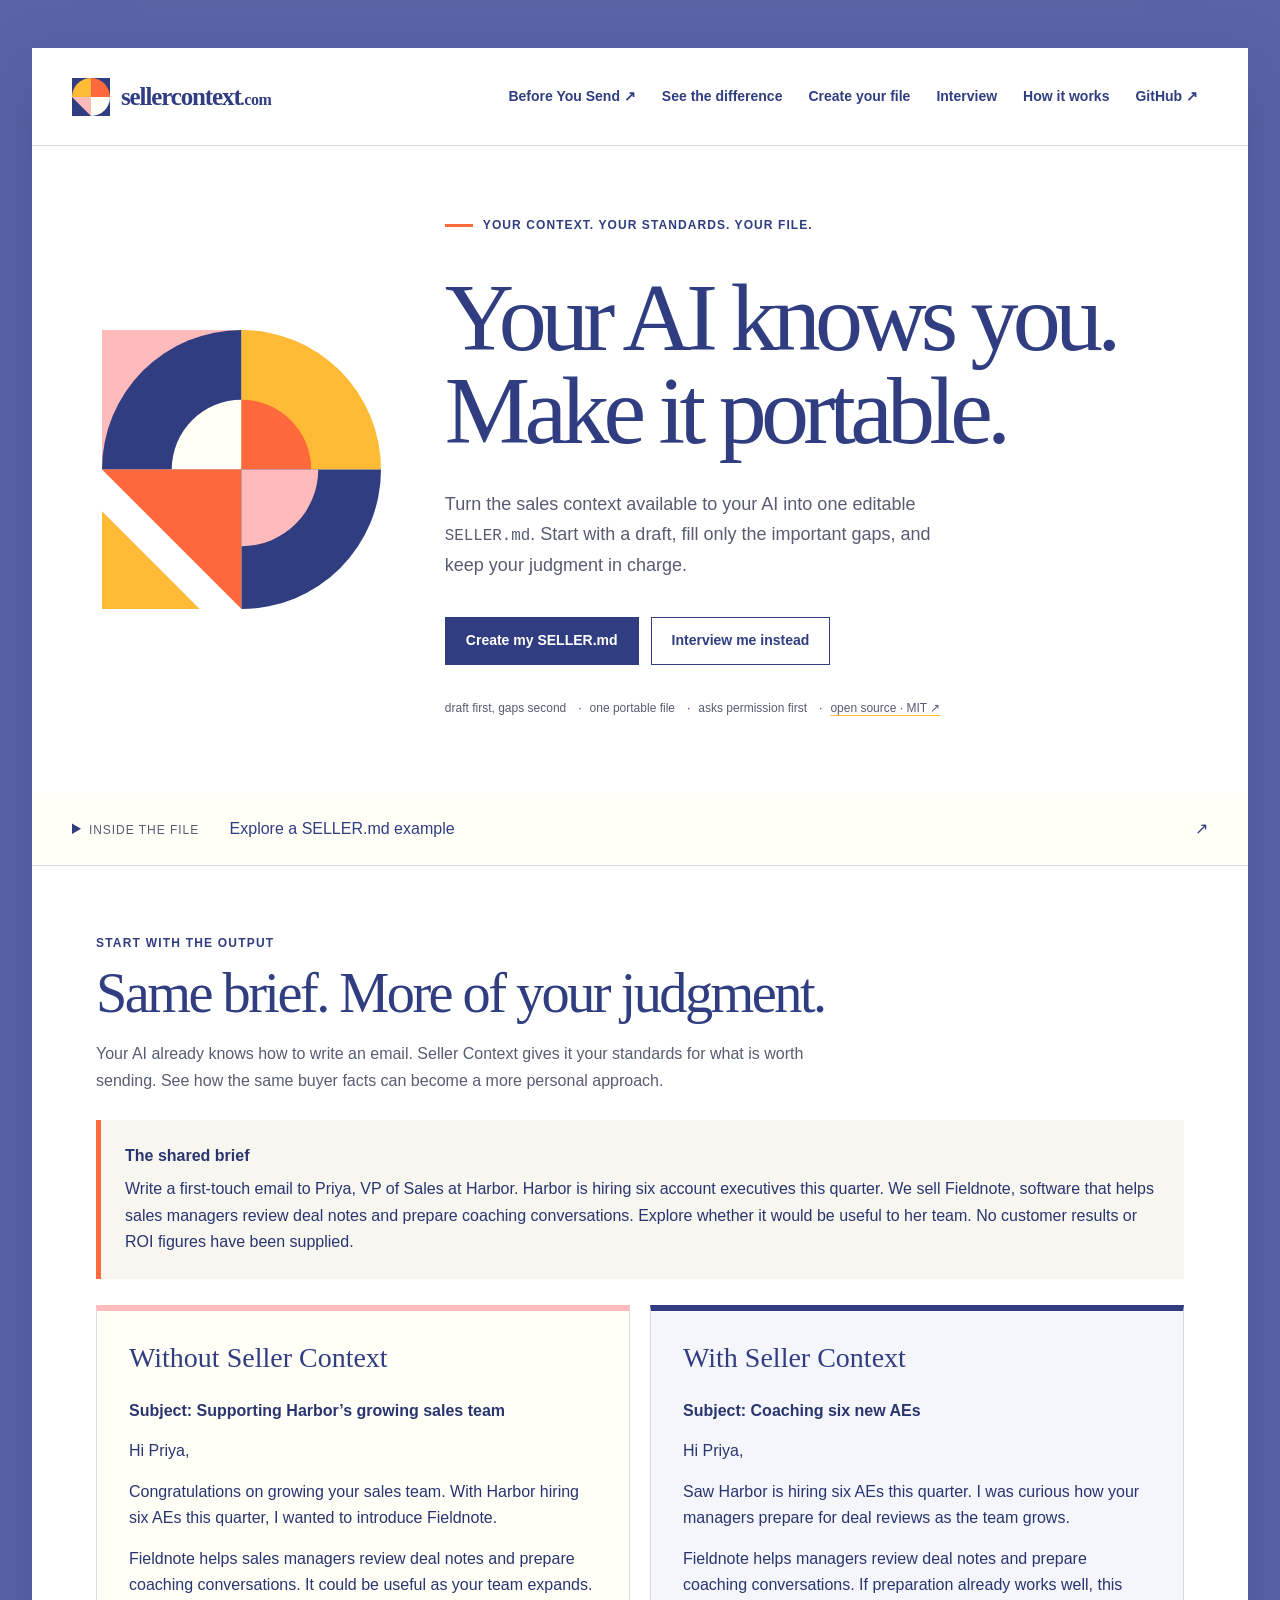
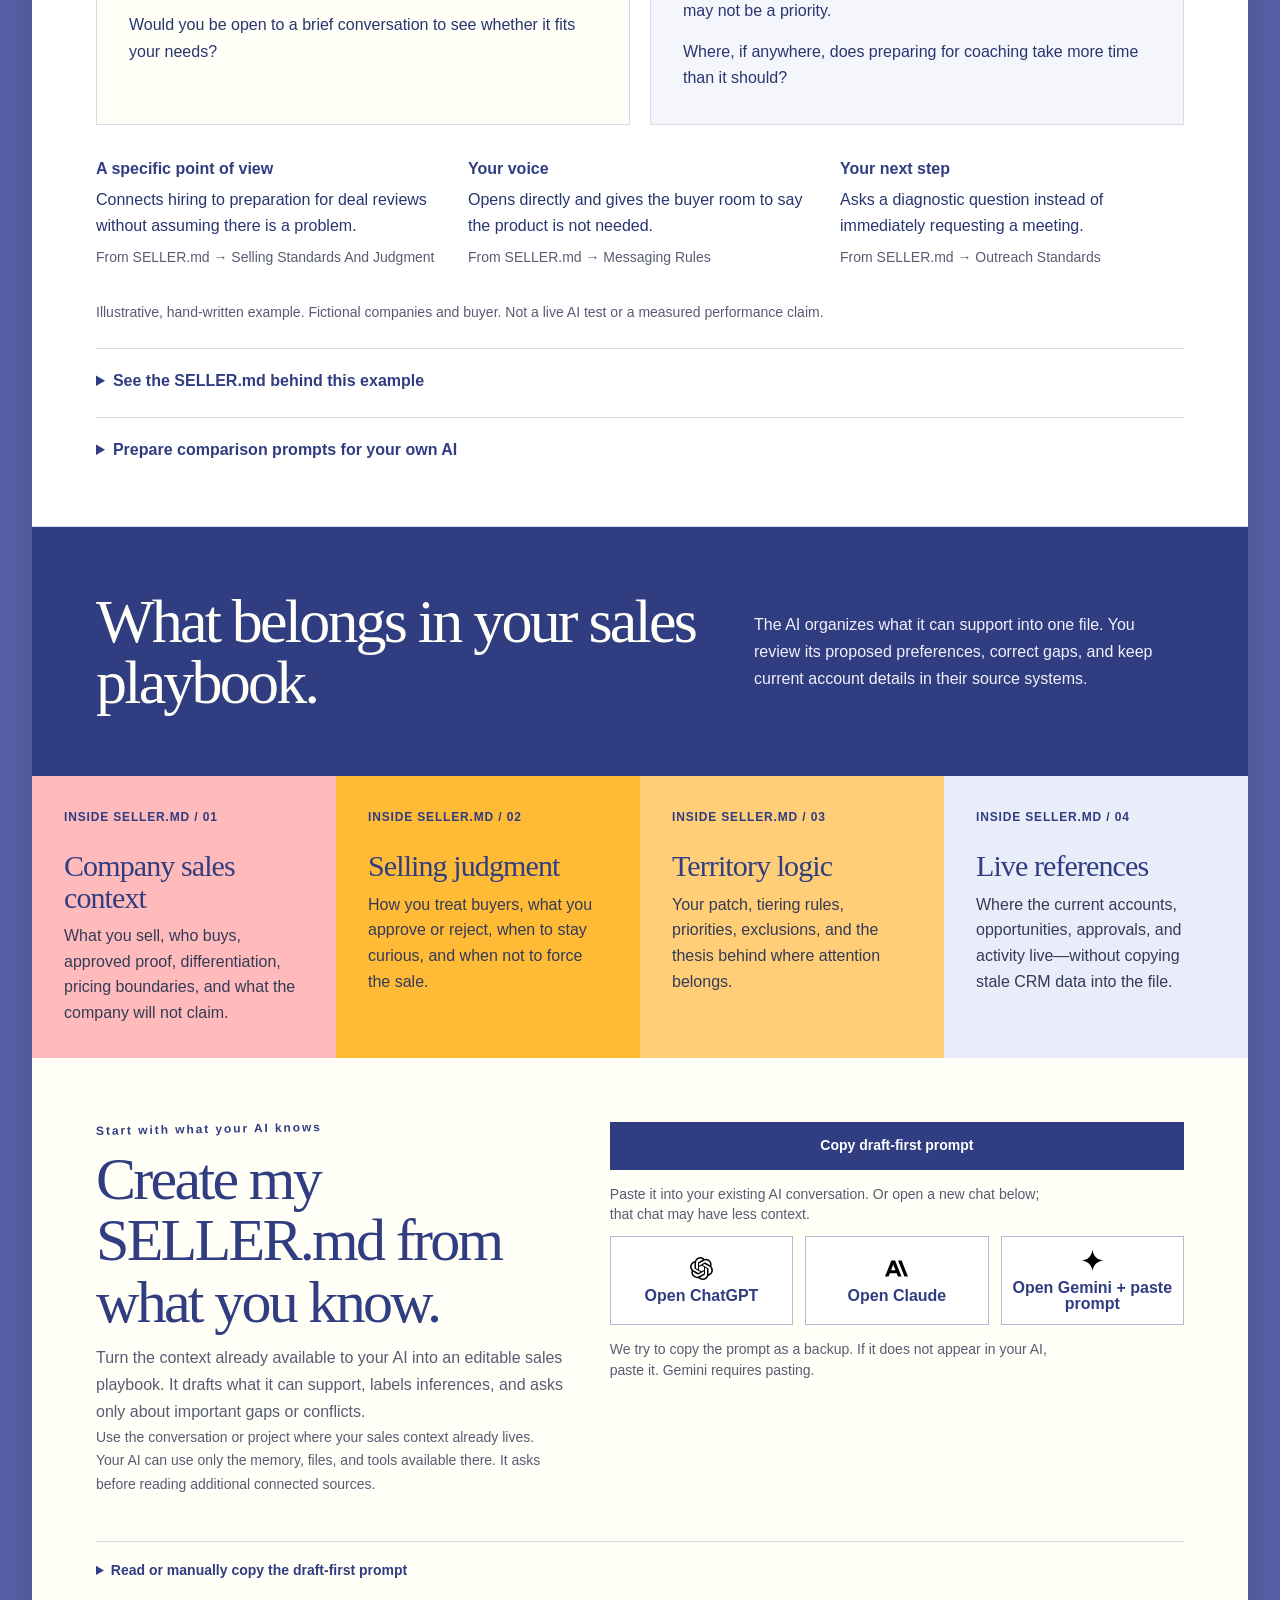
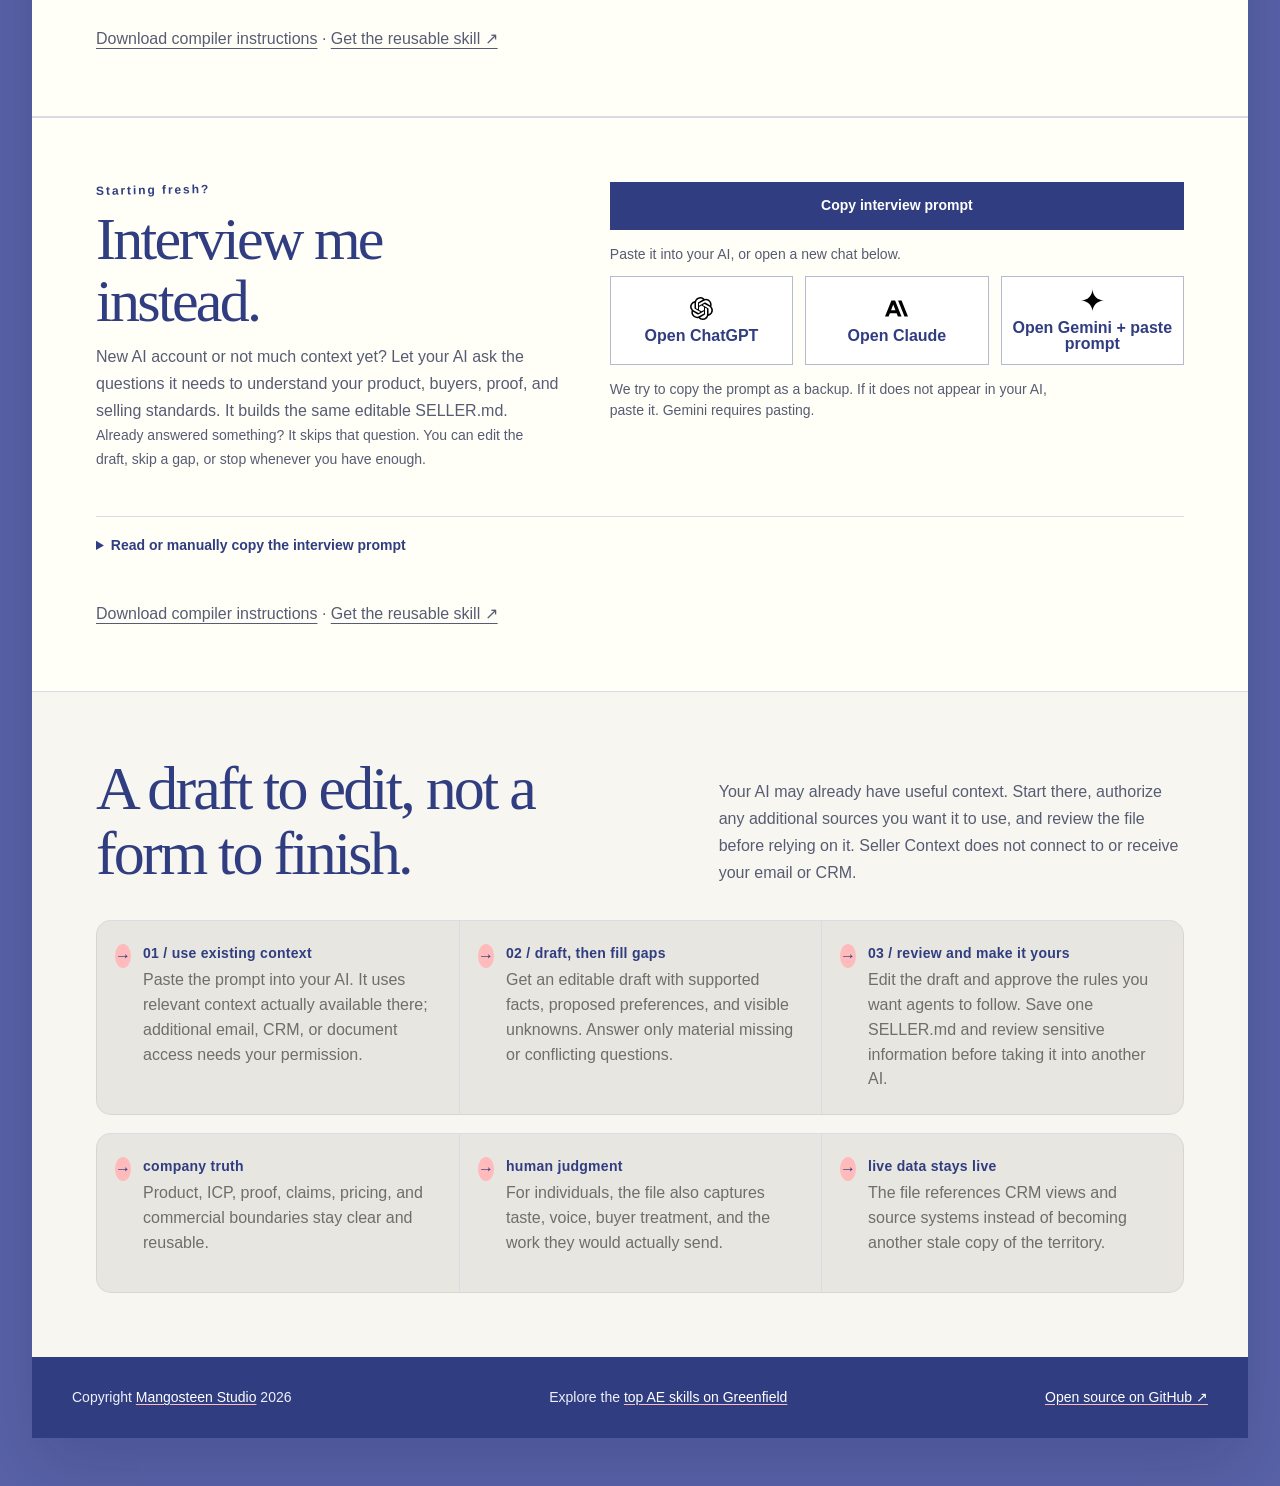
==== commit 2054a823: "Make Seller Context draft-first with interview fallback" ====
--- a/index.html
+++ b/index.html
@@ -5,7 +5,7 @@
   <meta name="viewport" content="width=device-width, initial-scale=1">
   <meta name="theme-color" content="#303d80">
   <title>Seller Context | One file that teaches AI how you sell</title>
-  <meta name="description" content="Build one adaptive SELLER.md containing company sales context, individual judgment, territory logic, and references to live systems.">
+  <meta name="description" content="Create an editable SELLER.md from the context already available to your AI. Review the draft, answer only missing questions, or choose the interview fallback.">
   <meta name="robots" content="index, follow">
   <meta name="application-name" content="Seller Context">
   <link rel="canonical" href="https://sellercontext.com/">
@@ -14,7 +14,7 @@
   <link rel="icon" href="/assets/favicon-32x32.png" type="image/png" sizes="32x32">
   <link rel="apple-touch-icon" href="/assets/apple-touch-icon.png" sizes="180x180">
   <meta property="og:title" content="Seller Context | One file that teaches AI how you sell">
-  <meta property="og:description" content="Start with yourself, your company, or both. Seller Context asks what matters next and builds one portable SELLER.md.">
+  <meta property="og:description" content="Draft your SELLER.md from existing AI context. Fill important gaps, review your standards, and take one file with you.">
   <meta property="og:type" content="website">
   <meta property="og:url" content="https://sellercontext.com/">
   <meta property="og:site_name" content="Seller Context">
@@ -26,7 +26,7 @@
   <meta property="og:image:alt" content="Seller Context — one adaptive SELLER.md containing the context behind how you sell.">
   <meta name="twitter:card" content="summary_large_image">
   <meta name="twitter:title" content="Seller Context | One file that teaches AI how you sell">
-  <meta name="twitter:description" content="Company truth, seller judgment, territory logic, and live-system references in one adaptive context file.">
+  <meta name="twitter:description" content="An editable sales playbook from existing AI context, with an interview fallback. Free and open source.">
   <meta name="twitter:image" content="https://sellercontext.com/assets/social-preview.png">
   <meta name="twitter:image:alt" content="Seller Context — one adaptive SELLER.md containing the context behind how you sell.">
   <style>
@@ -2038,8 +2038,8 @@
     .ai-handoff-note {
       grid-column: 1 / -1;
       margin: 2px 0 0 !important;
-      color: #c7ddca !important;
-      font-size: 11px !important;
+      color: var(--muted);
+      font-size: 14px;
       line-height: 1.45 !important;
       text-align: right;
     }
@@ -2510,7 +2510,7 @@
     }
 
     #generate,
-    #build,
+    #interview,
     #how {
       scroll-margin-top: 86px;
     }
@@ -3423,8 +3423,8 @@
     <div class="sidebar-search">⌕&nbsp;&nbsp;Search</div>
     <div class="sidebar-label">Private</div>
     <a class="sidebar-link active" href="#top">📄 <span>Build SELLER.md</span></a>
-    <a class="sidebar-link" href="#generate">✦ <span>Generate with AI</span></a>
-    <a class="sidebar-link" href="#build">✎ <span>One context file</span></a>
+    <a class="sidebar-link" href="#generate">✦ <span>Create your file</span></a>
+    <a class="sidebar-link" href="#interview">✎ <span>Interview instead</span></a>
     <a class="sidebar-link" href="#how">↗ <span>How it works</span></a>
     <div class="sidebar-label">Top AE skills</div>
     <a class="sidebar-link" href="https://greenfield.tools/" rel="noopener">01 <span>Greenfield</span></a>
@@ -3450,8 +3450,8 @@
       <div class="nav-links">
         <a href="/before-you-send/">Before You Send ↗</a>
         <a href="#compare">See the difference</a>
-        <a href="#generate">Generate</a>
-        <a href="#build">Build</a>
+        <a href="#generate">Create your file</a>
+        <a href="#interview">Interview</a>
         <a href="#how">How it works</a>
         <a href="https://github.com/Mangosteen-Studio/sellercontext" target="_blank" rel="noopener">GitHub ↗</a>
       </div>
@@ -3462,17 +3462,17 @@
         <img src="assets/context-geometry.svg" width="400" height="400" alt="">
       </div>
       <div class="hero-copy">
-        <div class="hero-note">One context, shaped to how you sell</div>
-        <h1><span class="hero-title-main">How you sell.<br>In one file.</span></h1>
+        <div class="hero-note">Your context. Your standards. Your file.</div>
+        <h1><span class="hero-title-main">Your AI knows you.<br>Make it portable.</span></h1>
         <p>
-          Start with yourself, your company, or both. Seller Context asks the next relevant question and builds one portable <code>SELLER.md</code> with company sales truth, your judgment, territory logic, and references to live systems.
+          Turn the sales context available to your AI into one editable <code>SELLER.md</code>. Start with a draft, fill only the important gaps, and keep your judgment in charge.
         </p>
         <div class="cta-row">
-          <a class="button" href="#generate">Build my Seller Context</a>
-          <a class="button secondary" href="#build">Build it manually</a>
+          <a class="button" href="#generate">Create my SELLER.md</a>
+          <a class="button secondary" href="#interview">Interview me instead</a>
         </div>
         <div class="badge-strip" aria-label="Product highlights">
-          <span>adaptive questions</span>
+          <span>draft first, gaps second</span>
           <span>one portable file</span>
           <span>asks permission first</span>
           <span><a href="https://github.com/Mangosteen-Studio/sellercontext" target="_blank" rel="noopener">open source · MIT ↗</a></span>
@@ -3488,8 +3488,9 @@
           <div class="lights" aria-hidden="true"><span></span><span></span><span></span></div>
           <span><b class="example-label">Pre-launch example</b>deadaccount-founder/SELLER.md</span>
         </div>
-        <pre id="preview" class="preview"></pre>
+        <pre id="preview" class="preview">Loading the illustrative SELLER.md example…</pre>
       </section>
+      <p class="example-download"><a href="examples/deadaccount-founder/SELLER.md" download>Download the illustrative example</a></p>
     </details>
 
 
@@ -3525,7 +3526,7 @@
             <input id="comparison-file" data-comparison="file" type="file" accept=".md,.markdown,.txt,text/plain,text/markdown">
             <label for="comparison-own-context">Your SELLER.md</label>
             <textarea id="comparison-own-context" data-comparison="own-context" maxlength="60000" required placeholder="Paste or load your seller context. You can review and edit it here."></textarea>
-            <div class="comparison-actions"><button class="button" type="submit">Prepare both prompts</button><a class="button secondary" href="#generate">Build my Seller Context</a></div>
+            <div class="comparison-actions"><button class="button" type="submit">Prepare both prompts</button><a class="button secondary" href="#generate">Create my SELLER.md</a></div>
           </form>
           <p class="comparison-status" data-comparison="status" role="status" aria-live="polite"></p>
           <div data-comparison="prompts" hidden>
@@ -3544,8 +3545,8 @@
 
     <section class="context-map" aria-labelledby="one-file-title">
       <div class="context-map-intro">
-        <h2 id="one-file-title">Not four files to remember. Four kinds of context in one place.</h2>
-        <p>The skill begins with scope, then asks only what applies. A founder, an AE, and a sales team should not get the same interview—but they can use the same simple format.</p>
+        <h2 id="one-file-title">What belongs in your sales playbook.</h2>
+        <p>The AI organizes what it can support into one file. You review its proposed preferences, correct gaps, and keep current account details in their source systems.</p>
       </div>
       <article class="context-piece">
         <strong>inside SELLER.md / 01</strong>
@@ -3569,180 +3570,65 @@
       </article>
     </section>
 
-    <section id="generate" class="ai-launcher" aria-labelledby="generate-title">
+    <section id="generate" class="ai-launcher" data-compiler-mode="draft" aria-labelledby="draft-title">
       <div>
-        <div class="eyebrow">Recommended</div>
-        <h2 id="generate-title">Tell it who this is for. It adapts from there.</h2>
-        <p>
-          A founder gets company context and personal judgment together. An AE inherits company truth, then adds territory and taste. A team captures shared standards without pretending everyone sells the same. The skill asks one question at a time and keeps everything in one file.
-        </p>
+        <div class="eyebrow">Start with what your AI knows</div>
+        <h2 id="draft-title">Create my SELLER.md from what you know.</h2>
+        <p>Turn the context already available to your AI into an editable sales playbook. It drafts what it can support, labels inferences, and asks only about important gaps or conflicts.</p>
+        <p class="compiler-privacy">Use the conversation or project where your sales context already lives. Your AI can use only the memory, files, and tools available there. It asks before reading additional connected sources.</p>
       </div>
-      <div class="ai-actions" aria-label="Generate SELLER.md with an AI assistant">
-        <a class="ai-button" href="https://chatgpt.com/" target="_blank" rel="noopener" data-ai="ChatGPT">
-          <img class="ai-brand-logo" src="assets/openai.svg" alt=""><span>Build with ChatGPT</span><span class="ai-arrow" aria-hidden="true">↗</span>
-        </a>
-        <a class="ai-button" href="https://claude.ai/" target="_blank" rel="noopener" data-ai="Claude">
-          <img class="ai-brand-logo" src="assets/anthropic.svg" alt=""><span>Build with Claude</span><span class="ai-arrow" aria-hidden="true">↗</span>
-        </a>
-        <a class="ai-button" href="https://gemini.google.com/app" data-ai="Gemini" data-launch-mode="clipboard">
-          <img class="ai-brand-logo" src="assets/gemini.svg" alt=""><span>Copy prompt + open Gemini</span><span class="ai-arrow" aria-hidden="true">↗</span>
-        </a>
-        <p class="ai-handoff-note">Gemini does not reliably accept prompt links from websites. We copy the compiler prompt first; paste it into the new chat.</p>
-        <button class="prompt-copy-link" type="button" data-prompt-copy>Copy the compiler prompt</button>
+      <div class="ai-actions" aria-label="Create a draft from existing context">
+        <button class="button compiler-copy" type="button" data-compiler-copy>Copy draft-first prompt</button>
+        <p class="ai-handoff-note">Paste it into your existing AI conversation. Or open a new chat below; that chat may have less context.</p>
+        <a class="ai-button" href="https://chatgpt.com/" target="_blank" rel="noopener" data-ai="ChatGPT"><img class="ai-brand-logo" src="assets/openai.svg" alt=""><span>Open ChatGPT</span><span class="ai-arrow" aria-hidden="true">↗</span></a>
+        <a class="ai-button" href="https://claude.ai/" target="_blank" rel="noopener" data-ai="Claude"><img class="ai-brand-logo" src="assets/anthropic.svg" alt=""><span>Open Claude</span><span class="ai-arrow" aria-hidden="true">↗</span></a>
+        <a class="ai-button" href="https://gemini.google.com/app" target="_blank" rel="noopener" data-ai="Gemini"><img class="ai-brand-logo" src="assets/gemini.svg" alt=""><span>Open Gemini + paste prompt</span><span class="ai-arrow" aria-hidden="true">↗</span></a>
+        <p class="ai-handoff-note">We try to copy the prompt as a backup. If it does not appear in your AI, paste it. Gemini requires pasting.</p>
+        <p class="compiler-status" role="status" aria-live="polite" data-compiler-status></p>
       </div>
-      <details class="prompt-details">
-        <summary>Preview the context compiler prompt</summary>
-        <pre id="ai-prompt"></pre>
-      </details>
+      <details class="prompt-details"><summary>Read or manually copy the draft-first prompt</summary><pre data-compiler-preview>Enable JavaScript to preview the prompt, or use the downloadable instructions below.</pre></details>
+      <p class="compiler-download"><a href="assistants/instructions.md" download>Download compiler instructions</a> · <a href="https://github.com/Mangosteen-Studio/sellercontext/tree/main/skills/seller-context" target="_blank" rel="noopener">Get the reusable skill ↗</a></p>
     </section>
 
-    <section id="build" class="grid">
-      <section class="module" aria-labelledby="editor-title">
-        <h2 id="editor-title">Prefer to build it yourself?</h2>
-        <p>
-          Start by telling us whether this is for you, your company, or both. Answer up to 14 focused questions and skip anything that does not apply. The result is still one portable context file.
-        </p>
-        <p class="privacy-note">Your answers stay on this page and are never uploaded.</p>
-        <div class="build-time" aria-label="Estimated completion time">
-          <span>About 7 minutes</span>
-          <span>Up to 14 adaptive questions</span>
-        </div>
-        <form id="seller-form" class="wizard-form">
-          <div class="wizard-head">
-            <div class="wizard-meta"><span id="wizard-step-label">Question 1 of 14</span><span>About 7 minutes</span></div>
-            <div class="wizard-progress" aria-hidden="true"><span id="wizard-progress-bar"></span></div>
-          </div>
-
-          <svg class="wizard-visual" viewBox="0 0 240 240" aria-hidden="true">
-            <path d="M48 25h95l43 43v144H48zM143 25v43h43M72 166l17-44 67-67 29 29-67 67zM89 122l29 29M156 55l29 29M67 191c34-14 69-14 107 1" />
-          </svg>
-
-          <div class="wizard-stage" data-wizard-stage>
-            <div class="wizard-step active" data-wizard-step>
-              <span class="question-kicker">Choose the scope</span>
-              <label class="wizard-question" for="contextType">Who is this Seller Context for?</label>
-              <input id="contextType" name="contextType" placeholder="Me as a founder-seller, me as an AE, my company sales team, or both">
-              <span class="question-help">This answer determines which questions matter. The output is always one SELLER.md.</span>
-            </div>
-            <div class="wizard-step" data-wizard-step>
-              <span class="question-kicker">Context owner</span>
-              <label class="wizard-question" for="identity">Who owns this context—and who should use it?</label>
-              <input id="identity" name="identity" placeholder="Yousuf, founder-seller; or North America mid-market sales team">
-              <span class="question-help">For an individual, include your role and deal motion. For a company, name the team, roles, and maintainer.</span>
-            </div>
-            <div class="wizard-step" data-wizard-step>
-              <span class="question-kicker">Company sales context</span>
-              <label class="wizard-question" for="company">Which company and sales motion should the file represent?</label>
-              <input id="company" name="company" placeholder="Company name">
-              <span class="question-help">This anchors the product, proof, policies, and competitive context.</span>
-            </div>
-            <div class="wizard-step" data-wizard-step>
-              <span class="question-kicker">Your territory</span>
-              <label class="wizard-question" for="segment">What segment or patch do you own?</label>
-              <input id="segment" name="segment" placeholder="Mid-market SaaS in North America">
-              <span class="question-help">Include segment, region, vertical, or named-account scope.</span>
-            </div>
-            <div class="wizard-step" data-wizard-step>
-              <span class="question-kicker">Your account universe</span>
-              <label class="wizard-question" for="territory">How is your territory organized?</label>
-              <textarea id="territory" name="territory" placeholder="Coverage model, account count, tiering rules, priority accounts, exclusions, account-list source, territory thesis, and review cadence."></textarea>
-              <span class="question-help">Reference the CRM view or CSV that holds the full list. Keep only priority accounts and the territory logic in SELLER.md.</span>
-            </div>
-            <div class="wizard-step" data-wizard-step>
-              <span class="question-kicker">Your offer</span>
-              <label class="wizard-question" for="product">What do you sell?</label>
-              <textarea id="product" name="product" placeholder="Product, category, main use cases, and the business outcomes it creates."></textarea>
-              <span class="question-help">Explain it like you would to a smart new teammate—not like a homepage.</span>
-            </div>
-            <div class="wizard-step" data-wizard-step>
-              <span class="question-kicker">Best fit</span>
-              <label class="wizard-question" for="icp">Who is your ideal customer?</label>
-              <textarea id="icp" name="icp" placeholder="Company size, industry, maturity, triggers, bad fits, and disqualifiers."></textarea>
-              <span class="question-help">The sharper this is, the better your agents can prioritize accounts.</span>
-            </div>
-            <div class="wizard-step" data-wizard-step>
-              <span class="question-kicker">The buying group</span>
-              <label class="wizard-question" for="personas">Who buys, champions, evaluates, or blocks you?</label>
-              <textarea id="personas" name="personas" placeholder="Economic buyer, technical buyer, champion, blocker—and what each cares about."></textarea>
-              <span class="question-help">Use real titles and the language each persona responds to.</span>
-            </div>
-            <div class="wizard-step" data-wizard-step>
-              <span class="question-kicker">Credibility</span>
-              <label class="wizard-question" for="proof">What proof are you allowed to use?</label>
-              <textarea id="proof" name="proof" placeholder="Customer stories, verified metrics, sources, and useful before-and-after examples."></textarea>
-              <span class="question-help">Only include proof you can verify. Your agent should never invent a metric.</span>
-            </div>
-            <div class="wizard-step" data-wizard-step>
-              <span class="question-kicker">Your edge</span>
-              <label class="wizard-question" for="differentiation">Why do you win—and why do you lose?</label>
-              <textarea id="differentiation" name="differentiation" placeholder="Alternatives, competitors, strengths, weak spots, and claims you cannot make."></textarea>
-              <span class="question-help">Honest constraints produce better positioning than a perfect-sounding answer.</span>
-            </div>
-            <div class="wizard-step" data-wizard-step>
-              <span class="question-kicker">Sound like you</span>
-              <label class="wizard-question" for="voice">How should your agent sound—and how should it treat buyers?</label>
-              <textarea id="voice" name="voice" placeholder="Voice, directness, boundaries, banned phrases, CTA style, and what respectful communication means to you."></textarea>
-              <span class="question-help">Describe what you would actually send and how care should show up in the work—not what corporate copy sounds like.</span>
-            </div>
-            <div class="wizard-step" data-wizard-step>
-              <span class="question-kicker">Your judgment</span>
-              <label class="wizard-question" for="judgment">When should your agent slow down, challenge, or recommend not buying?</label>
-              <textarea id="judgment" name="judgment" placeholder="Signals that deserve more attention, when curiosity is better than a recommendation, when to challenge respectfully, promises to protect, and where you will not force a sale."></textarea>
-              <span class="question-help">Good judgment includes knowing when not to optimize for the next meeting.</span>
-            </div>
-            <div class="wizard-step" data-wizard-step>
-              <span class="question-kicker">Buyer resistance</span>
-              <label class="wizard-question" for="objections">What objections do you hear most?</label>
-              <textarea id="objections" name="objections" placeholder="Exact buyer wording, what it usually means, your response, proof, and follow-up question."></textarea>
-              <span class="question-help">Exact buyer language is much more useful than generic objection labels.</span>
-            </div>
-            <div class="wizard-step" data-wizard-step>
-              <span class="question-kicker">Teach it your standards</span>
-              <label class="wizard-question" for="qualityBar">What would you change—and why?</label>
-              <p class="question-help">Think of an email, proposal, or slide. What would you keep, change, or refuse to send? Explain why, then write the standard you want your AI to follow.</p>
-              <textarea id="qualityBar" name="qualityBar" placeholder="Change: Ask about the buyer’s workflow instead of assuming they have a problem.&#10;Why: We have not confirmed their pain.&#10;Remember: Start with a useful question.&#10;Applies when: First-touch outreach.&#10;Exception: If the buyer has confirmed the problem, use their words."></textarea>
-              <span class="question-help">Your answer goes into this SELLER.md as your declared standard. Keep buyer names and confidential details out. Leave blank if you have no example yet.</span>
-            </div>
-          </div>
-
-          <div class="wizard-actions" data-wizard-actions>
-            <button class="wizard-back" type="button" data-wizard-back>← Back</button>
-            <button class="wizard-next" type="button" data-wizard-next>Next →</button>
-          </div>
-
-          <div class="wizard-finish" data-wizard-finish hidden>
-            <span class="finish-mark" aria-hidden="true">✓</span>
-              <h3 data-finish-title>Your one SELLER.md is ready.</h3>
-            <p id="finish-summary">Your seller context is ready for ChatGPT, Claude, Gemini, Codex, Cursor, and the sales agents you use next.</p>
-            <div class="finish-actions">
-              <button class="button" type="button" data-copy>Copy SELLER.md</button>
-              <button class="button secondary" type="button" data-download>Download file</button>
-              <button class="button secondary" type="button" data-wizard-restart>Start over</button>
-            </div>
-          </div>
-        </form>
-      </section>
+    <section id="interview" class="ai-launcher interview-fallback" data-compiler-mode="interview" aria-labelledby="interview-title">
+      <div>
+        <div class="eyebrow">Starting fresh?</div>
+        <h2 id="interview-title">Interview me instead.</h2>
+        <p>New AI account or not much context yet? Let your AI ask the questions it needs to understand your product, buyers, proof, and selling standards. It builds the same editable SELLER.md.</p>
+        <p class="compiler-privacy">Already answered something? It skips that question. You can edit the draft, skip a gap, or stop whenever you have enough.</p>
+      </div>
+      <div class="ai-actions" aria-label="Start an interview in your AI">
+        <button class="button compiler-copy" type="button" data-compiler-copy>Copy interview prompt</button>
+        <p class="ai-handoff-note">Paste it into your AI, or open a new chat below.</p>
+        <a class="ai-button" href="https://chatgpt.com/" target="_blank" rel="noopener" data-ai="ChatGPT"><img class="ai-brand-logo" src="assets/openai.svg" alt=""><span>Open ChatGPT</span><span class="ai-arrow" aria-hidden="true">↗</span></a>
+        <a class="ai-button" href="https://claude.ai/" target="_blank" rel="noopener" data-ai="Claude"><img class="ai-brand-logo" src="assets/anthropic.svg" alt=""><span>Open Claude</span><span class="ai-arrow" aria-hidden="true">↗</span></a>
+        <a class="ai-button" href="https://gemini.google.com/app" target="_blank" rel="noopener" data-ai="Gemini"><img class="ai-brand-logo" src="assets/gemini.svg" alt=""><span>Open Gemini + paste prompt</span><span class="ai-arrow" aria-hidden="true">↗</span></a>
+        <p class="ai-handoff-note">We try to copy the prompt as a backup. If it does not appear in your AI, paste it. Gemini requires pasting.</p>
+        <p class="compiler-status" role="status" aria-live="polite" data-compiler-status></p>
+      </div>
+      <details class="prompt-details"><summary>Read or manually copy the interview prompt</summary><pre data-compiler-preview>Enable JavaScript to preview the prompt, or use the downloadable instructions below.</pre></details>
+      <p class="compiler-download"><a href="assistants/instructions.md" download>Download compiler instructions</a> · <a href="https://github.com/Mangosteen-Studio/sellercontext/tree/main/skills/seller-context" target="_blank" rel="noopener">Get the reusable skill ↗</a></p>
     </section>
 
     <section id="how" class="how-section" aria-labelledby="why-title">
       <div class="how-section-head">
-        <h2 id="why-title">One context. The skill decides what to ask next.</h2>
+        <h2 id="why-title">A draft to edit, not a form to finish.</h2>
         <p>
-          You should not need to understand a context architecture before your AI can help you sell. Start with who the context is for. Seller Context selects the right branch, confirms what it learns, and returns one file.
+          Your AI may already have useful context. Start there, authorize any additional sources you want it to use, and review the file before relying on it. Seller Context does not connect to or receive your email or CRM.
         </p>
       </div>
         <div class="steps">
           <div class="step">
-            <strong>01 / set the scope</strong>
-            <p>Say whether this is for an individual seller, founder-seller, company sales team, or both.</p>
+            <strong>01 / use existing context</strong>
+            <p>Paste the prompt into your AI. It uses relevant context actually available there; additional email, CRM, or document access needs your permission.</p>
           </div>
           <div class="step">
-            <strong>02 / follow the branch</strong>
-            <p>The skill asks only relevant questions, using authorized work to propose answers without quietly filling gaps.</p>
+            <strong>02 / draft, then fill gaps</strong>
+            <p>Get an editable draft with supported facts, proposed preferences, and visible unknowns. Answer only material missing or conflicting questions.</p>
           </div>
           <div class="step">
-            <strong>03 / build one file</strong>
-            <p>Confirm what it learned, correct weak inferences, and receive one SELLER.md shaped to your selling reality.</p>
+            <strong>03 / review and make it yours</strong>
+            <p>Edit the draft and approve the rules you want agents to follow. Save one SELLER.md and review sensitive information before taking it into another AI.</p>
           </div>
         </div>
         <div class="steps" style="margin-top: 18px;">
@@ -3770,468 +3656,9 @@
 
   <div id="toast" class="toast" role="status" aria-live="polite">Copied SELLER.md</div>
 
-  <script>
-    const defaults = {
-      contextType: "",
-      identity: "",
-      company: "",
-      segment: "",
-      territory: "",
-      product: "",
-      icp: "",
-      personas: "",
-      proof: "",
-      differentiation: "",
-      voice: "",
-      judgment: "",
-      objections: "",
-      qualityBar: ""
-    };
-
-    const form = document.querySelector("#seller-form");
-    const preview = document.querySelector("#preview");
-    const toast = document.querySelector("#toast");
-    const aiPromptPreview = document.querySelector("#ai-prompt");
-    const wizardSteps = Array.from(document.querySelectorAll("[data-wizard-step]"));
-    const wizardStage = document.querySelector("[data-wizard-stage]");
-    const wizardActions = document.querySelector("[data-wizard-actions]");
-    const wizardFinish = document.querySelector("[data-wizard-finish]");
-    const wizardBack = document.querySelector("[data-wizard-back]");
-    const wizardNext = document.querySelector("[data-wizard-next]");
-    const wizardRestart = document.querySelector("[data-wizard-restart]");
-    const wizardStepLabel = document.querySelector("#wizard-step-label");
-    const wizardProgressBar = document.querySelector("#wizard-progress-bar");
-    const finishSummary = document.querySelector("#finish-summary");
-    const finishTitle = document.querySelector("[data-finish-title]");
-    let wizardIndex = 0;
-
-    const sellerInterviewPrompt = `You are my Seller Context compiler. Build one durable SELLER.md that gives an AI the company truth, individual selling judgment when relevant, territory logic, and references to live systems behind how I sell.
-
-First determine scope: is this for me as an individual or founder-seller, for a company sales team, or for both? If I already answered, record it and continue. The output is always one SELLER.md—never separate company, territory, or CRM context files.
-
-After scope is clear, name any sources you can access in this conversation. Do not inspect email, calendar, sales documents, call notes, CRM context, or any other source until I explicitly authorize it and the review period. Prefer a recent representative sample. Infer personal voice only from work I authored, sent, edited, rejected, reused, or approved. Use incoming buyer material only for buyer language and deal context.
-
-Use an adaptive interview of no more than 14 primary questions. Ask one question at a time. Always gather: owner and users; company, offer, outcomes, and bad fit; ICP, triggers, and disqualifiers; buying group; approved proof and prohibited claims; differentiation; commercial, legal, security, and pricing boundaries.
-
-For an individual or founder-seller, also gather: role and deal motion; territory and prioritization; personal voice and buyer treatment; judgment; objections; work I would send and reject; qualification and first-call standards; live-system references; refresh triggers.
-
-For a company team, gather: supported roles and variations; territory policy; shared messaging, outreach, qualification, and follow-up standards; approved judgment and escalation rules; objections; approved and rejected work; governance; live-system references; refresh triggers. Do not pretend every seller has one personal voice.
-
-Mark each relevant answer Confirmed, Proposed from authorized context, Partial, or Missing. Mark irrelevant branches Not applicable. For every proposed answer, show the answer and evidence pattern, then ask me to confirm, correct, or remove it. Ask a clear question for every partial or missing item. Preserve [fill in] instead of guessing.
-
-Make the output review part of this interview, not a separate tool or task. Use the work-I-would-send-and-reject question to ask: "What would you change—and why?" Invite a redacted email, proposal, or slide, or use an example from sources I already authorized. If I have no example, offer a short illustrative draft using only confirmed facts; do not invent buyer facts or proof. Ask what I would keep, change, or refuse to send and why. Distill my answer into a proposed reusable standard with when it applies and when to ask or make an exception. Show the exact standard and get my approval before adding it to Selling Standards And Judgment or AI Output Quality Bar. Keep one-off buyer feedback and raw private drafts out of the file. For a team profile, confirm this is a shared standard, not one person's preference. If I skip or cannot decide, leave it Missing rather than inventing my judgment. This replaces the generic quality-bar question within the 14-question limit; confirmation is a follow-up, not a new workflow.
-
-Rules:
-- Explicit instructions override inferred behavior.
-- Separate observed patterns, declared standards, confirmed rules, verified facts, hypotheses, and unknowns.
-- Never invent customers, metrics, competitors, pricing, buyer pain, product capabilities, security answers, or proof.
-- Keep volatile accounts, opportunities, activity, and approvals in their source systems; reference them from SELLER.md.
-- Treat care as attention, accuracy, useful questions, honest uncertainty, respectful challenge, and reliable follow-through—not simulated empathy.
-- Before generating the file, show the most important inferred patterns and conflicts for confirmation.
-
-The final file must begin with # SELLER.md and include these top-level sections: Context Scope; Context Owner; Context Provenance; Learning And Privacy Policy; Context Scope And Precedence; Refresh And Change Control; Territory; Company Sales Context; Ideal Customer Profile; Buyer Personas; Selling Standards And Judgment; Differentiation; Proof Points; Messaging Rules; Banned Phrases; Outreach Standards; First Call Standards; Qualification Standards; Objections; Pricing And Commercial Rules; Customer And Account Memory References; AI Output Quality Bar.
-
-Begin by determining context scope.`;
-
-    const aiDeepLinks = {
-      ChatGPT: (prompt) => `https://chatgpt.com/?q=${encodeURIComponent(prompt)}`,
-      Claude: (prompt) => `https://claude.ai/new?q=${encodeURIComponent(prompt)}`,
-      Gemini: () => "https://gemini.google.com/app"
-    };
-
-    function questionCoverage() {
-      const confirmed = wizardSteps.filter((step) => {
-        const field = step.querySelector("input, textarea");
-        return field && field.value.trim();
-      }).length;
-      return { confirmed, missing: wizardSteps.length - confirmed };
-    }
-
-    function fieldValue(name) {
-      const value = new FormData(form).get(name);
-      return String(value || "").trim() || "[fill in]";
-    }
-
-    function generateMarkdown() {
-      const coverage = questionCoverage();
-      return `# SELLER.md
-
-This file gives an AI durable context about the company, seller or team, territory, and selling standards behind the work.
-
-## Context Scope
-
-- Context mode: ${fieldValue("contextType")}
-- Context owner: ${fieldValue("identity")}
-- Applies to: ${fieldValue("segment")}
-- Company sales context included: Yes
-- Individual seller context included: ${fieldValue("contextType")}
-- Territory context included: Yes / reference only / not applicable
-- Live source systems referenced: [fill in]
-- Scope notes: Created with the Seller Context manual builder
-
-## Context Owner
-
-- Owner identity, role, and responsibility: ${fieldValue("identity")}
-- Team / function: [fill in]
-- Company: ${fieldValue("company")}
-- Segment / patch: ${fieldValue("segment")}
-- Region: [fill in]
-- Quota responsibility: [fill in]
-- Typical deal size: [fill in]
-- Typical sales cycle: [fill in]
-- Sales methodology: [fill in]
-- Strongest selling motion: [fill in]
-- Weakest selling habit: [fill in]
-
-## Context Provenance
-
-- Profile creation method: Manual 14-question builder
-- Connected sources reviewed: None
-- Analysis period: Not applicable
-- Seller-authored artifacts reviewed: None
-- Behavioral signals reviewed: None
-- Last refreshed: ${new Date().toISOString().slice(0, 10)}
-- Seller confirmed on: [fill in]
-- Sources intentionally excluded: All external sources
-- Overall confidence: Seller-provided context; no behavioral inference
-- Adaptive interview coverage: ${coverage.confirmed} confirmed; ${coverage.missing} missing
-- Important gaps: Any field marked [fill in]
-
-## Learning And Privacy Policy
-
-- Review only sources I explicitly authorize.
-- Learn personal voice from work the seller authored, edited, rejected, reused, or approved.
-- Distill patterns; do not paste raw private content into this file.
-- Treat inferred patterns as hypotheses until confirmed.
-- Ask one question at a time for missing context.
-- Never use this context for shared model training without explicit permission.
-
-## Context Scope And Precedence
-
-- Keep company context, individual judgment, territory logic, and live-system references in this one file.
-- Apply current explicit instructions first, then verified live facts, confirmed rules, observed patterns, and defaults.
-- When sources conflict, show the conflict and ask.
-- Keep live account and opportunity state in its source system.
-
-## Refresh And Change Control
-
-- Profile owner: ${fieldValue("identity")}
-- Profile version: 1.0 draft
-- Review cadence: Quarterly and after a material change
-- Next review date: [fill in]
-- Refresh triggers: Role / territory / product / pricing / policy / methodology / win-loss pattern
-- Sections most likely to expire: Territory; proof; pricing; integrations; commercial rules
-- Last material change: Initial manual profile
-- Change summary: Created from the Seller Context builder
-
-## Territory
-
-${fieldValue("territory")}
-
-## Company Sales Context
-
-- Company: ${fieldValue("company")}
-- Product, category, use cases, outcomes, and bad fit:
-
-${fieldValue("product")}
-
-## Ideal Customer Profile
-
-${fieldValue("icp")}
-
-## Buyer Personas
-
-${fieldValue("personas")}
-
-## Selling Standards And Judgment
-
-### Observed Patterns
-
-- No connected sources were reviewed. Treat the following as declared context until behavior provides evidence.
-
-### Declared Standards
-
-${fieldValue("voice")}
-
-### Judgment Patterns
-
-${fieldValue("judgment")}
-
-### Owner-Declared Output Standards
-
-The following is the owner's stated preference and reasoning, not independently verified buyer evidence. Apply reusable guidance only within its stated scope; ask about conflicts and exceptions.
-
-${fieldValue("qualityBar")}
-
-### Cross-Workflow Consistency
-
-- Outreach: Apply the confirmed voice, proof, and buyer-treatment rules.
-- Research: Separate facts, hypotheses, and unknowns.
-- Discovery: Remain curious when the operating problem is unclear.
-- Follow-up: Protect commitments and add something useful.
-- Recommendations: Ask when context is missing instead of guessing.
-
-## Differentiation
-
-${fieldValue("differentiation")}
-
-## Proof Points
-
-${fieldValue("proof")}
-
-## Messaging Rules
-
-${fieldValue("voice")}
-
-## Banned Phrases
-
-- unlock value
-- drive transformation
-- seamless solution
-- cutting-edge
-- game-changer
-- guaranteed, unless quoting an approved guarantee
-
-## Outreach Standards
-
-- Lead with a specific signal, buyer problem, or clearly labeled hypothesis.
-- Be useful before asking for time.
-- Separate verified facts from inference.
-- Use one clear, low-friction CTA.
-
-## First Call Standards
-
-- Earn curiosity rather than giving a feature tour.
-- Confirm why the conversation matters now.
-- Use proof only when it fits the buyer's problem.
-- End with a mutual next step.
-
-## Qualification Standards
-
-- Methodology: [fill in]
-- Required qualification fields: [fill in]
-- Real next step: [fill in]
-- Fake pipeline: [fill in]
-- Deal risks: [fill in]
-
-## Objections
-
-${fieldValue("objections")}
-
-## Pricing And Commercial Rules
-
-- Pricing model: [fill in]
-- Discounting rules: [fill in]
-- Procurement path: [fill in]
-- Legal / security notes: [fill in]
-- Commercial claims allowed: [fill in]
-- Commercial claims prohibited: [fill in]
-- ROI assumptions allowed: [fill in]
-- ROI assumptions prohibited: [fill in]
-
-## Customer And Account Memory References
-
-- System of record: [fill in]
-- Territory list source: [fill in]
-- Active-opportunity source: [fill in]
-- Last checked: [fill in]
-- Closed-lost lessons: [fill in]
-- Messaging that got replies: [fill in]
-- Messaging that failed: [fill in]
-- Account triggers that led to meetings: [fill in]
-
-## AI Output Quality Bar
-
-- Is the account and buyer context specific?
-- Are factual claims verified or tagged?
-- Does the work follow the confirmed voice and judgment rules?
-- Does it demonstrate care through attention rather than simulated empathy?
-- Would the owner actually send it?
-
-If not, state what context is missing and ask one question at a time.
-`;
-    }
-
-    async function render() {
-      const deadAccountFallback = `# SELLER.md
-
-> DeadAccount is a pre-launch product. This example combines the intended company sales context with Yousuf's founder-selling judgment without implying live customers or verified outcomes.
-
-## Context Scope
-
-- Context mode: Combined
-- Context owner: Yousuf Imran
-- Company sales context included: Yes
-- Individual seller context included: Yes
-- Adaptive interview coverage: Proposed from authorized context
-
-## Company Sales Context
-
-- Company: DeadAccount.ai
-- Product stage: Pre-launch
-- Category: AI-native territory operations
-- One-sentence description: DeadAccount investigates, prioritizes, and continuously maintains a sales territory so the seller receives the territory ready to work.
-- Product / service: Proposed launch lineup — Agent software, the human-reviewed Managed Territory service, and Team later.
-
-## Selling Standards And Judgment
-
-- Sound direct, candid, useful, evidence-led, and human.
-- Name what is verified, inferred, and missing.
-- Show the completed work before explaining the technology.
-- Never promise pipeline or fabricate proof.
-
-Open this page through the local or hosted web server to load the complete example.`;
-
-      preview.textContent = deadAccountFallback;
-
-      try {
-        const response = await fetch("./examples/deadaccount-founder/SELLER.md", { cache: "no-store" });
-        if (!response.ok) throw new Error(`Example request failed: ${response.status}`);
-        preview.textContent = await response.text();
-      } catch (error) {
-        console.info("Using the embedded DeadAccount example because the full Markdown file could not be loaded.", error);
-      }
-    }
-
-    async function writeClipboard(text) {
-      try {
-        await navigator.clipboard.writeText(text);
-        return true;
-      } catch (error) {
-        const area = document.createElement("textarea");
-        area.value = text;
-        document.body.appendChild(area);
-        area.select();
-        const copied = document.execCommand("copy");
-        area.remove();
-        if (!copied) throw error;
-        return true;
-      }
-    }
-
-    function showToast(message) {
-      toast.textContent = message;
-      toast.classList.add("show");
-      window.setTimeout(() => toast.classList.remove("show"), 1400);
-    }
-
-    async function copyMarkdown() {
-      await writeClipboard(generateMarkdown());
-      showToast("Copied SELLER.md");
-    }
-
-    async function copyInterviewPrompt(destination = "your AI") {
-      await writeClipboard(sellerInterviewPrompt);
-      showToast(`Compiler prompt copied — paste into ${destination}`);
-    }
-
-    async function openWithInterviewPrompt(event, link) {
-      const destination = link.dataset.ai;
-      if (link.dataset.launchMode === "clipboard") {
-        event.preventDefault();
-        try {
-          await writeClipboard(sellerInterviewPrompt);
-          showToast(`Prompt copied — paste it into ${destination}`);
-          window.setTimeout(() => window.location.assign(link.href), 180);
-        } catch (error) {
-          showToast("Could not copy the prompt — use the copy link below");
-        }
-        return;
-      }
-
-      await writeClipboard(sellerInterviewPrompt);
-      showToast(`Opening ${destination} with the compiler prompt copied as backup`);
-    }
-
-    function downloadMarkdown() {
-      const blob = new Blob([generateMarkdown()], { type: "text/markdown;charset=utf-8" });
-      const url = URL.createObjectURL(blob);
-      const link = document.createElement("a");
-      link.href = url;
-      link.download = "SELLER.md";
-      document.body.appendChild(link);
-      link.click();
-      link.remove();
-      URL.revokeObjectURL(url);
-    }
-
-    function showWizardStep(index, focusField = false) {
-      wizardIndex = Math.max(0, Math.min(index, wizardSteps.length - 1));
-      wizardStage.hidden = false;
-      wizardActions.hidden = false;
-      wizardFinish.hidden = true;
-      wizardSteps.forEach((step, stepIndex) => step.classList.toggle("active", stepIndex === wizardIndex));
-      wizardStepLabel.textContent = `Question ${wizardIndex + 1} of ${wizardSteps.length}`;
-      wizardProgressBar.style.width = `${((wizardIndex + 1) / wizardSteps.length) * 100}%`;
-      wizardBack.style.visibility = wizardIndex === 0 ? "hidden" : "visible";
-      wizardNext.textContent = wizardIndex === wizardSteps.length - 1 ? "Finish →" : "Next →";
-      if (focusField) {
-        const field = wizardSteps[wizardIndex].querySelector("input, textarea");
-        window.setTimeout(() => field?.focus({ preventScroll: true }), 80);
-      }
-    }
-
-    function finishWizard() {
-      const coverage = questionCoverage();
-      wizardStage.hidden = true;
-      wizardActions.hidden = true;
-      wizardFinish.hidden = false;
-      wizardStepLabel.textContent = coverage.missing === 0 ? "Complete" : "Draft";
-      wizardProgressBar.style.width = "100%";
-      finishTitle.textContent = coverage.missing === 0 ? "Your one SELLER.md is ready." : "Your SELLER.md draft is ready.";
-      finishSummary.textContent = coverage.missing === 0
-        ? `All ${wizardSteps.length} answers captured. Your seller context is ready to copy, download, and use with every sales agent.`
-        : `${coverage.confirmed} of ${wizardSteps.length} answers captured. The downloaded file will keep ${coverage.missing} missing answer${coverage.missing === 1 ? "" : "s"} marked [fill in].`;
-    }
-
-    wizardNext.addEventListener("click", () => {
-      if (wizardIndex === wizardSteps.length - 1) {
-        finishWizard();
-      } else {
-        showWizardStep(wizardIndex + 1, true);
-      }
-    });
-
-    wizardBack.addEventListener("click", () => showWizardStep(wizardIndex - 1, true));
-    wizardRestart.addEventListener("click", () => {
-      form.reset();
-      showWizardStep(0, true);
-    });
-
-    form.addEventListener("keydown", (event) => {
-      if (event.key === "Enter" && event.target instanceof HTMLInputElement) {
-        event.preventDefault();
-        wizardNext.click();
-      }
-    });
-
-    document.querySelectorAll("[data-copy]").forEach((button) => button.addEventListener("click", copyMarkdown));
-    document.querySelector("[data-download]").addEventListener("click", downloadMarkdown);
-    document.querySelectorAll("[data-ai]").forEach((link) => {
-      const destination = link.dataset.ai;
-      const buildDeepLink = aiDeepLinks[destination];
-      if (buildDeepLink) link.href = buildDeepLink(sellerInterviewPrompt);
-      link.addEventListener("click", (event) => openWithInterviewPrompt(event, link));
-    });
-    document.querySelector("[data-prompt-copy]").addEventListener("click", () => copyInterviewPrompt());
-    aiPromptPreview.textContent = sellerInterviewPrompt;
-
-    Object.entries(defaults).forEach(([key, value]) => {
-      const field = form.elements[key];
-      if (field) field.value = value;
-    });
-
-    showWizardStep(0);
-    render();
-  </script>
+  <script src="assets/compiler-core.js"></script>
+  <script src="assets/compiler-ui.js"></script>
   <script src="assets/comparison-core.js"></script>
   <script src="assets/comparison-ui.js"></script>
-  <script>
-    function redirectLegacyChecker() {
-      if (window.location.hash === '#before-you-send') window.location.replace('/before-you-send/');
-    }
-    window.addEventListener('hashchange', redirectLegacyChecker);
-    redirectLegacyChecker();
-  </script>
 </body>
 </html>
--- a/assets/geometric-theme.css
+++ b/assets/geometric-theme.css
@@ -1,4 +1,12 @@
-/* Reference-led geometric / editorial theme. Shared behavior stays in index.html. */
+/* Reference-led geometric / editorial theme. */
+.compiler-copy { grid-column: 1 / -1; width: 100%; cursor: pointer; }
+.compiler-status { grid-column: 1 / -1; font-size: 14px; line-height: 1.5; min-height: 1.5em; overflow-wrap: anywhere; }
+.compiler-privacy { font-size: 14px !important; }
+.compiler-download { grid-column: 1 / -1; font-size: 14px; }
+.compiler-download a { text-underline-offset: 4px; }
+.interview-fallback { border-top: 1px solid var(--line); }
+.example-download { padding: 0 40px 24px; font-size: 14px; }
+.prompt-details pre { white-space: pre-wrap; overflow-wrap: anywhere; max-height: 420px; overflow: auto; }
 :root {
   --blue: #303d80;
   --blue-mid: #424f99;
@@ -101,7 +109,7 @@
 .ai-button { background: var(--paper); color: var(--blue); border: 1px solid #b6bad0; min-height: 86px; font-size: 16px; box-shadow: none; }
 .ai-button:hover { background: var(--pink); color: var(--blue); border-color: var(--blue); transform: none; box-shadow: none; }
 .ai-arrow { color: var(--blue); }
-.ai-launcher .ai-handoff-note { font-size: 14px; }
+.ai-launcher .ai-handoff-note { font-size: 14px; color: var(--muted); text-align: left; }
 .prompt-copy-link, .prompt-details summary { color: var(--blue); font-size: 14px; text-underline-offset: 4px; }
 .prompt-copy-link:hover { color: var(--blue); }
 .prompt-details { border-color: var(--line); }
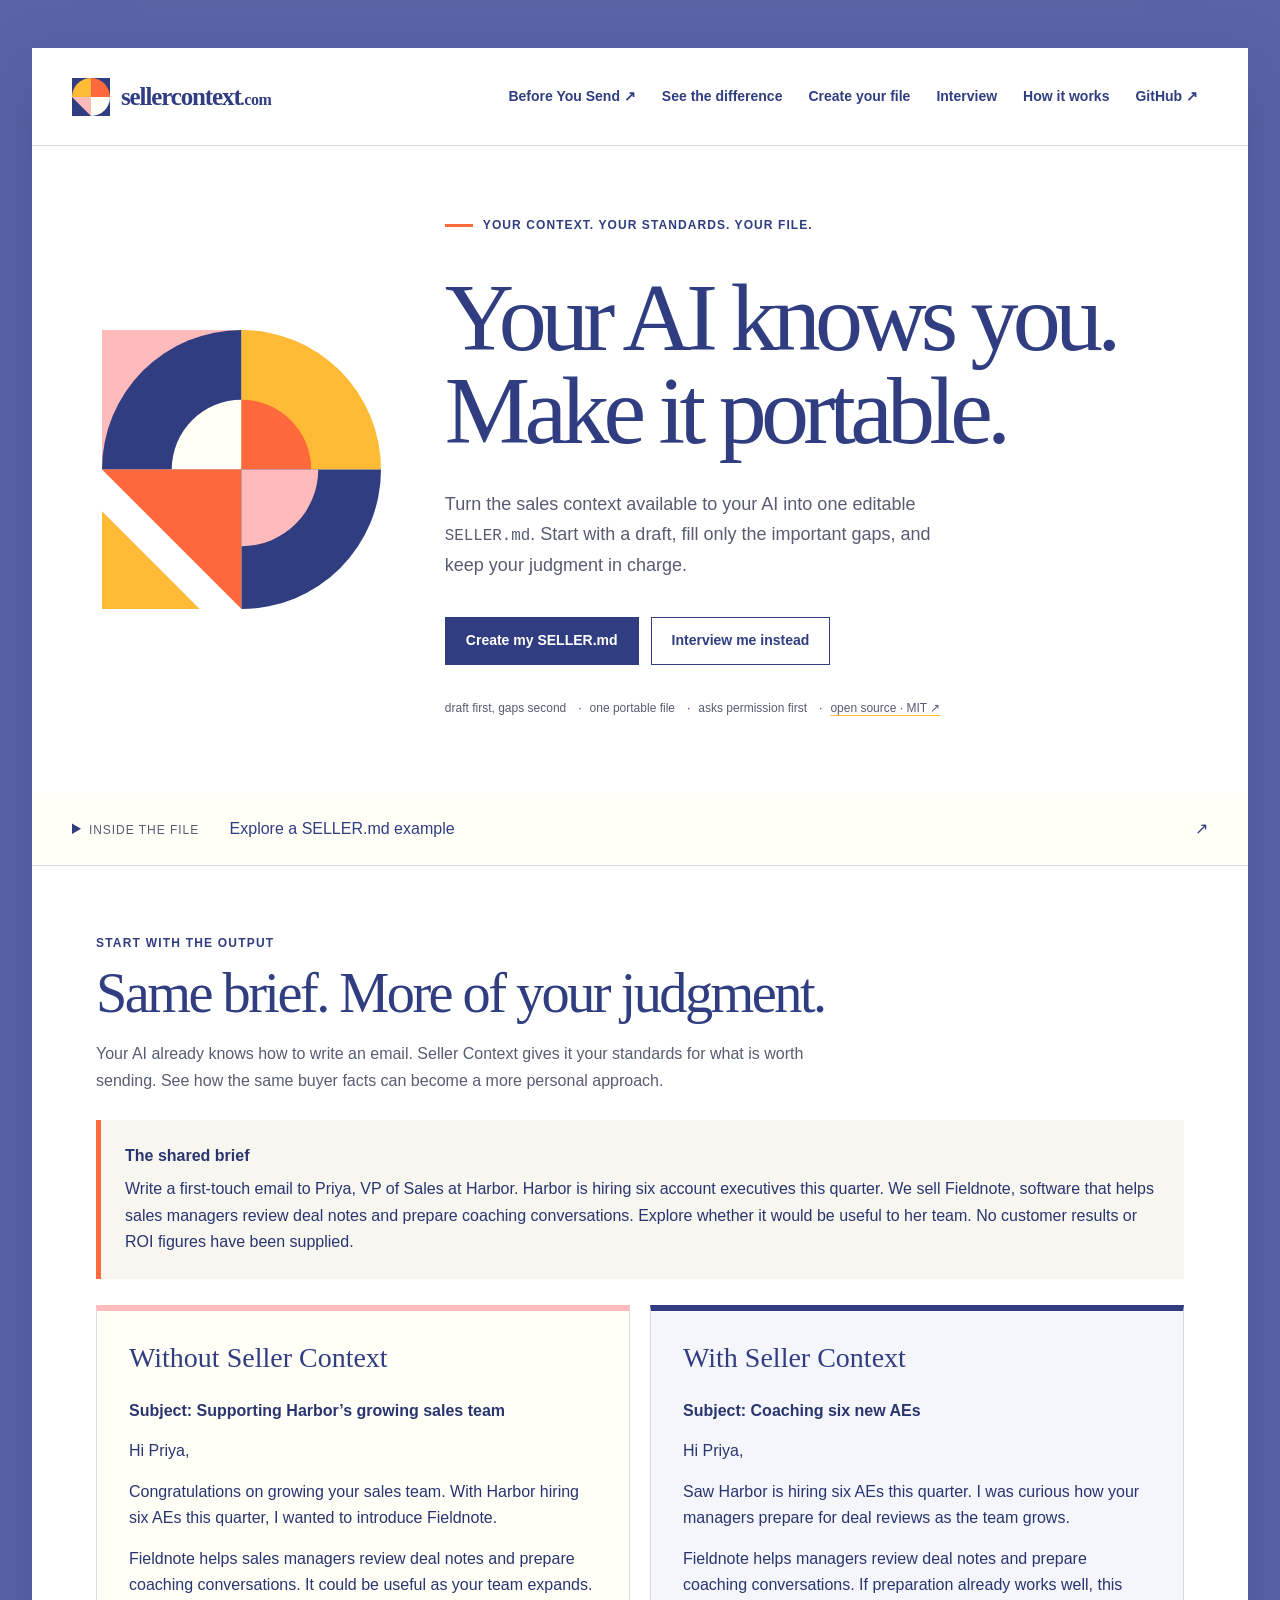
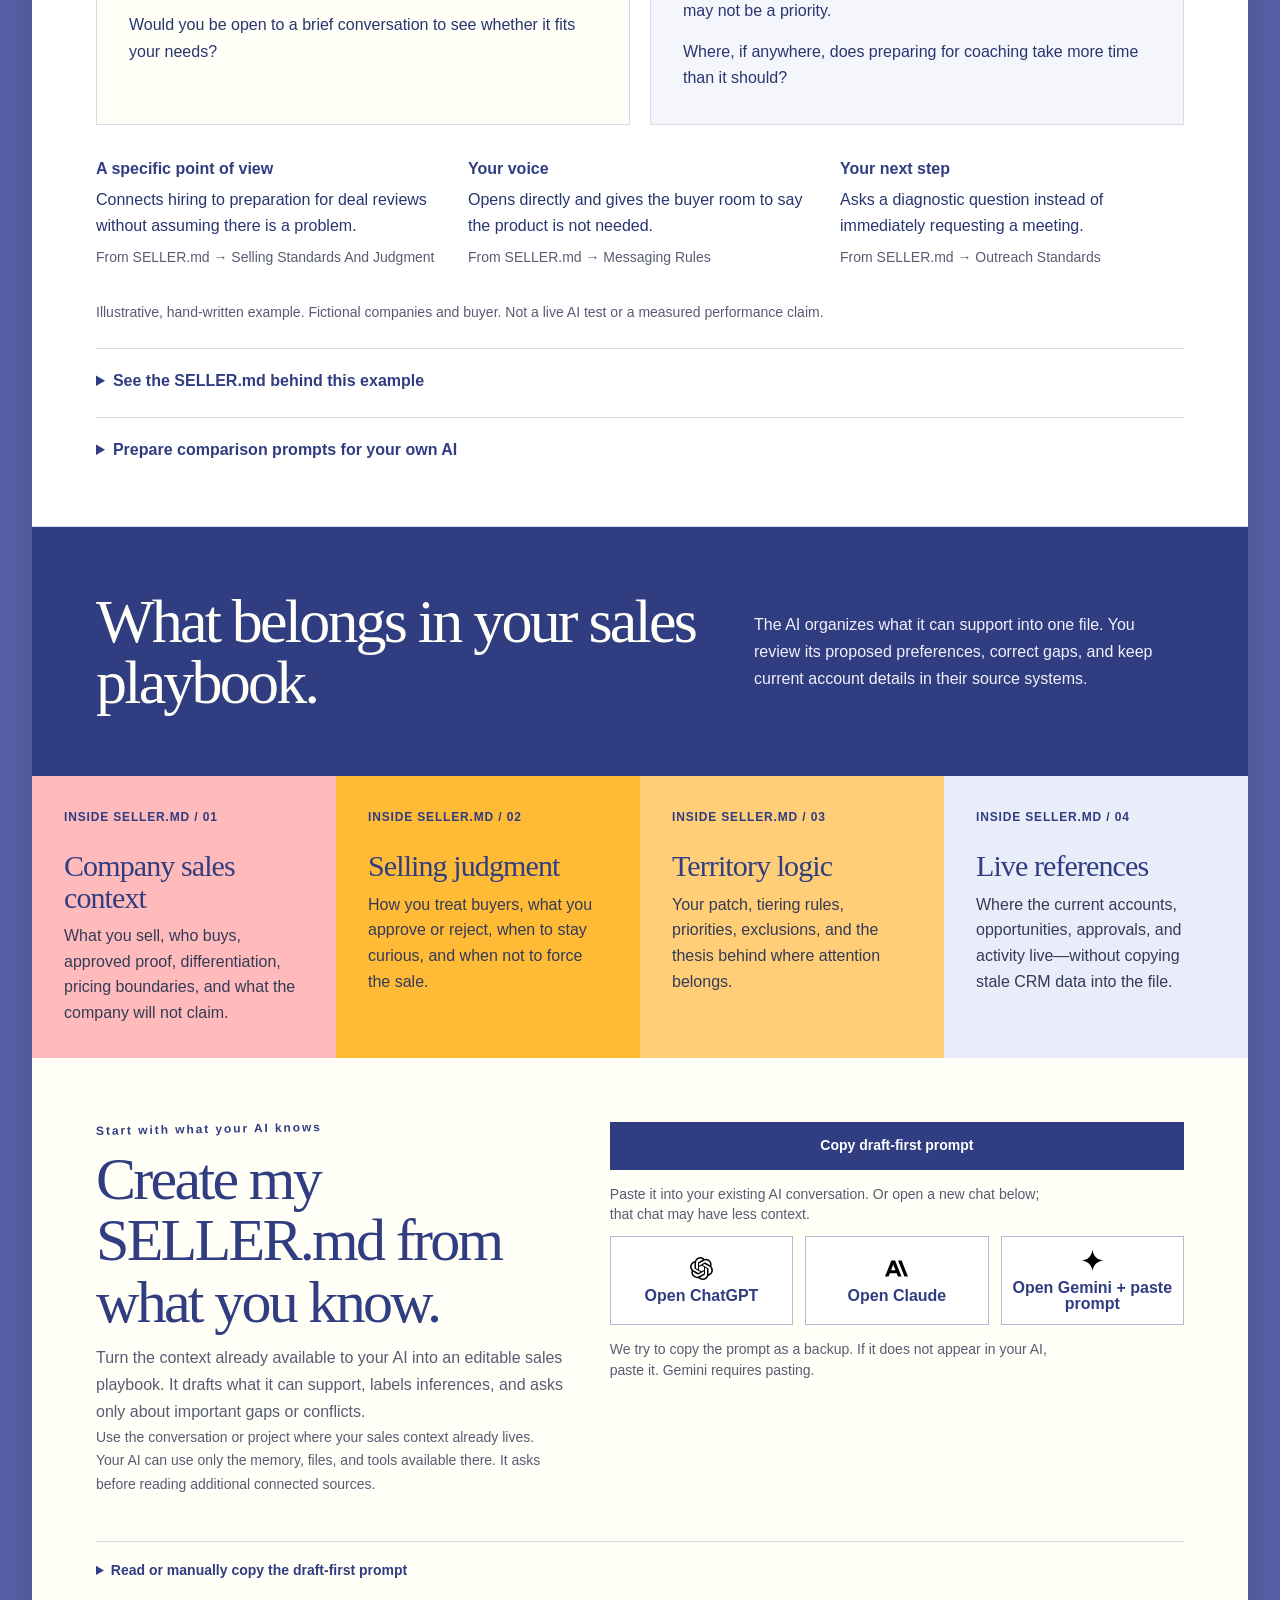
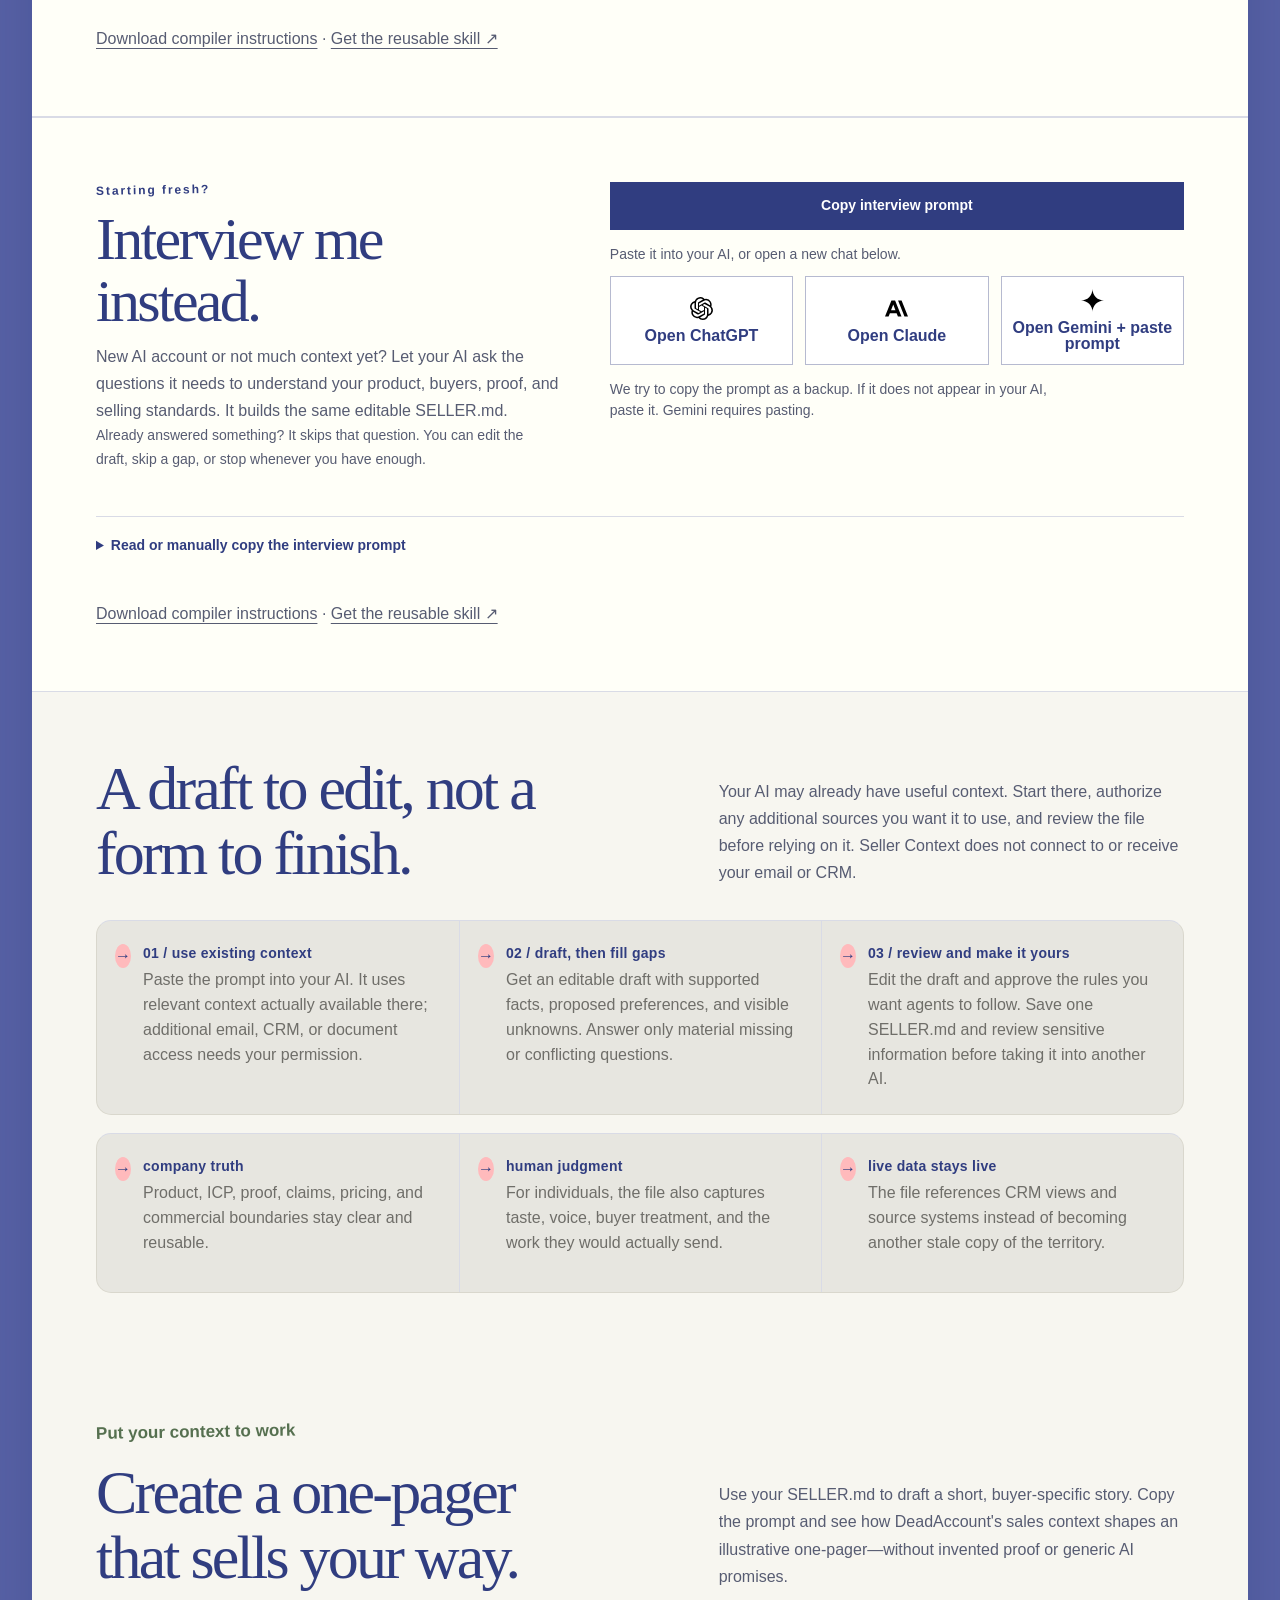
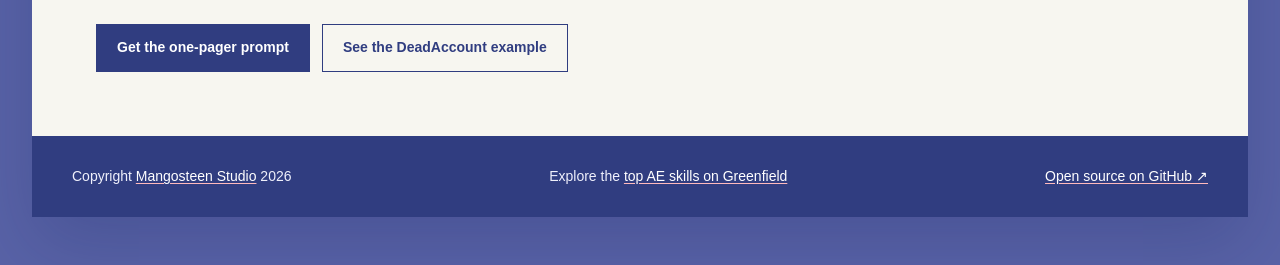
==== commit 5f30059c: "Add one-pager prompt and illustrative DeadAccount example" ====
--- a/index.html
+++ b/index.html
@@ -3647,6 +3647,14 @@
         </div>
       </section>
 
+    <section id="one-pager" class="how-section" aria-labelledby="one-pager-title">
+      <div class="how-section-head">
+        <div><div class="eyebrow">Put your context to work</div><h2 id="one-pager-title">Create a one-pager that sells your way.</h2></div>
+        <p>Use your SELLER.md to draft a short, buyer-specific story. Copy the prompt and see how DeadAccount's sales context shapes an illustrative one-pager—without invented proof or generic AI promises.</p>
+      </div>
+      <div class="cta-row"><a class="button" href="/one-pager/">Get the one-pager prompt</a><a class="button secondary" href="/one-pager/#example">See the DeadAccount example</a></div>
+    </section>
+
     <footer class="footer">
       <span>Copyright <a href="https://mangosteen.studio/" rel="noopener">Mangosteen Studio</a> 2026</span>
       <span>Explore the <a href="https://greenfield.tools/ai-skills/" rel="noopener">top AE skills on Greenfield</a></span>
